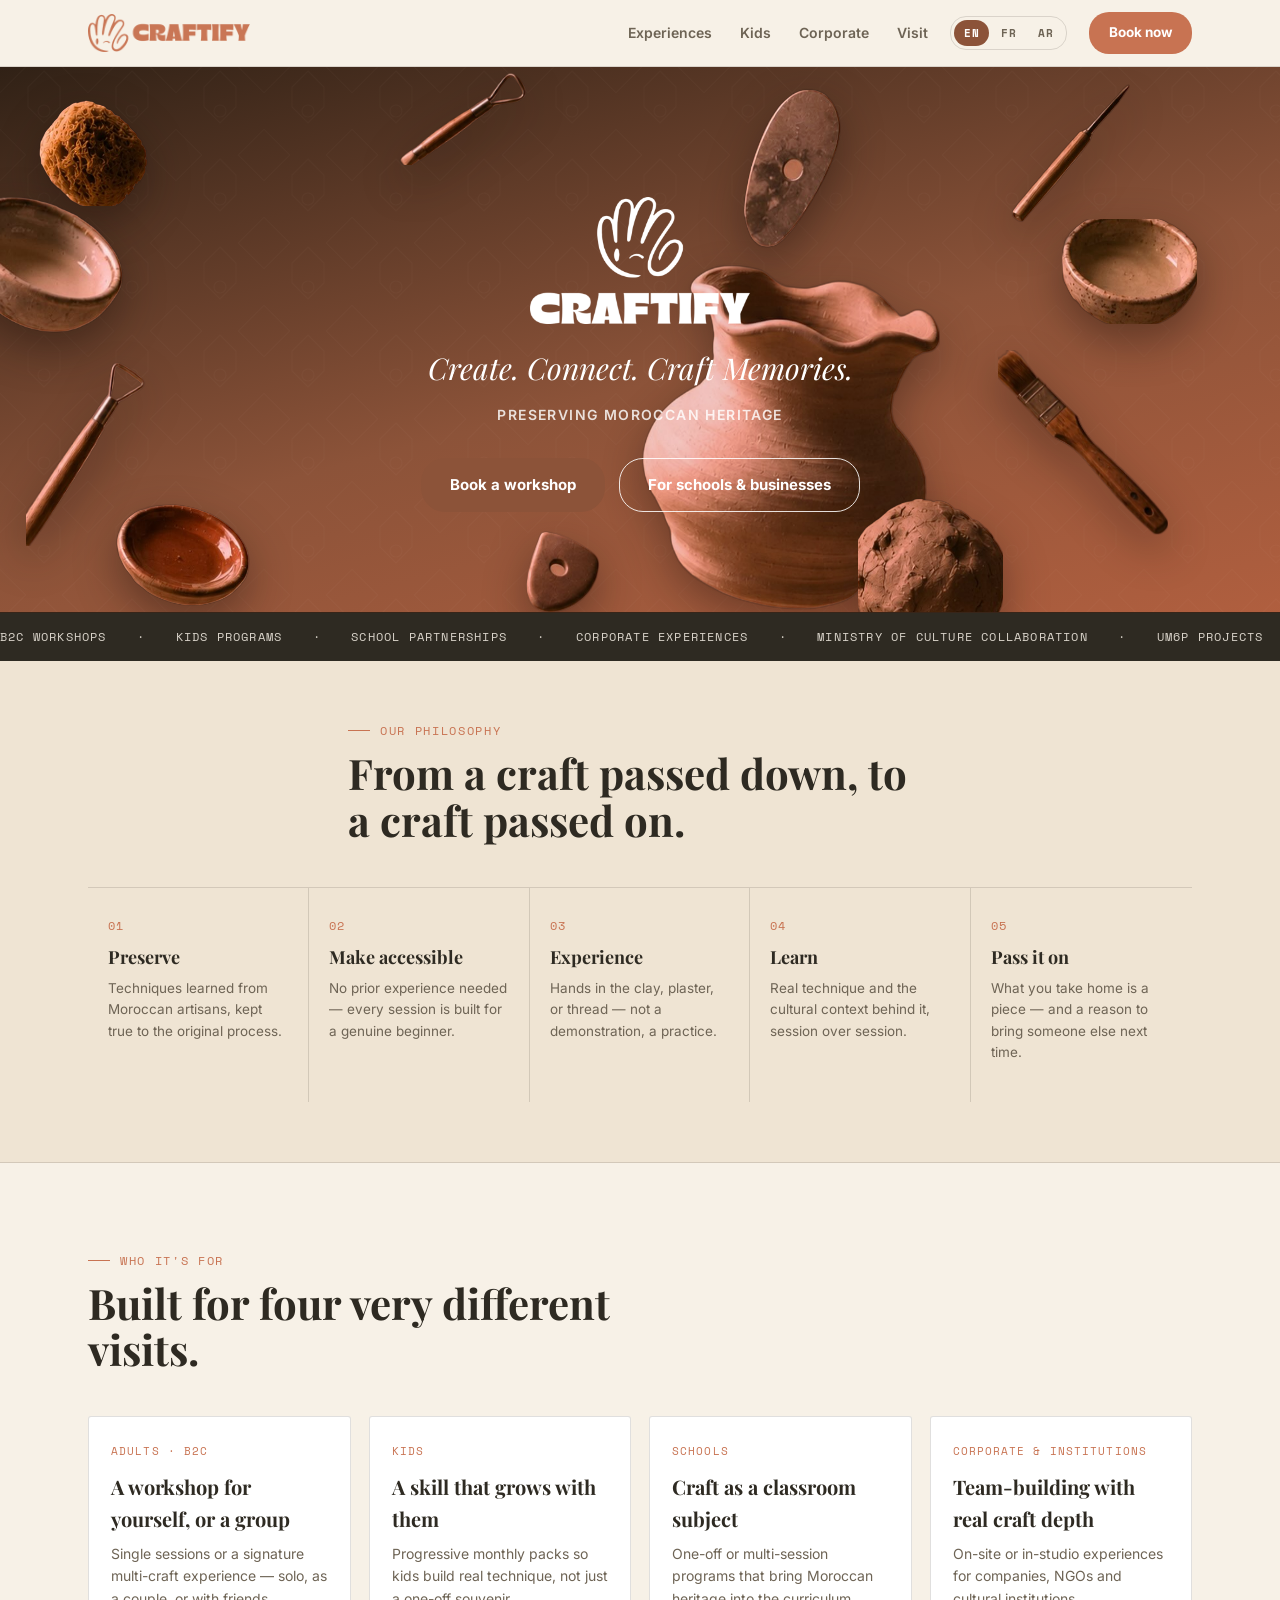
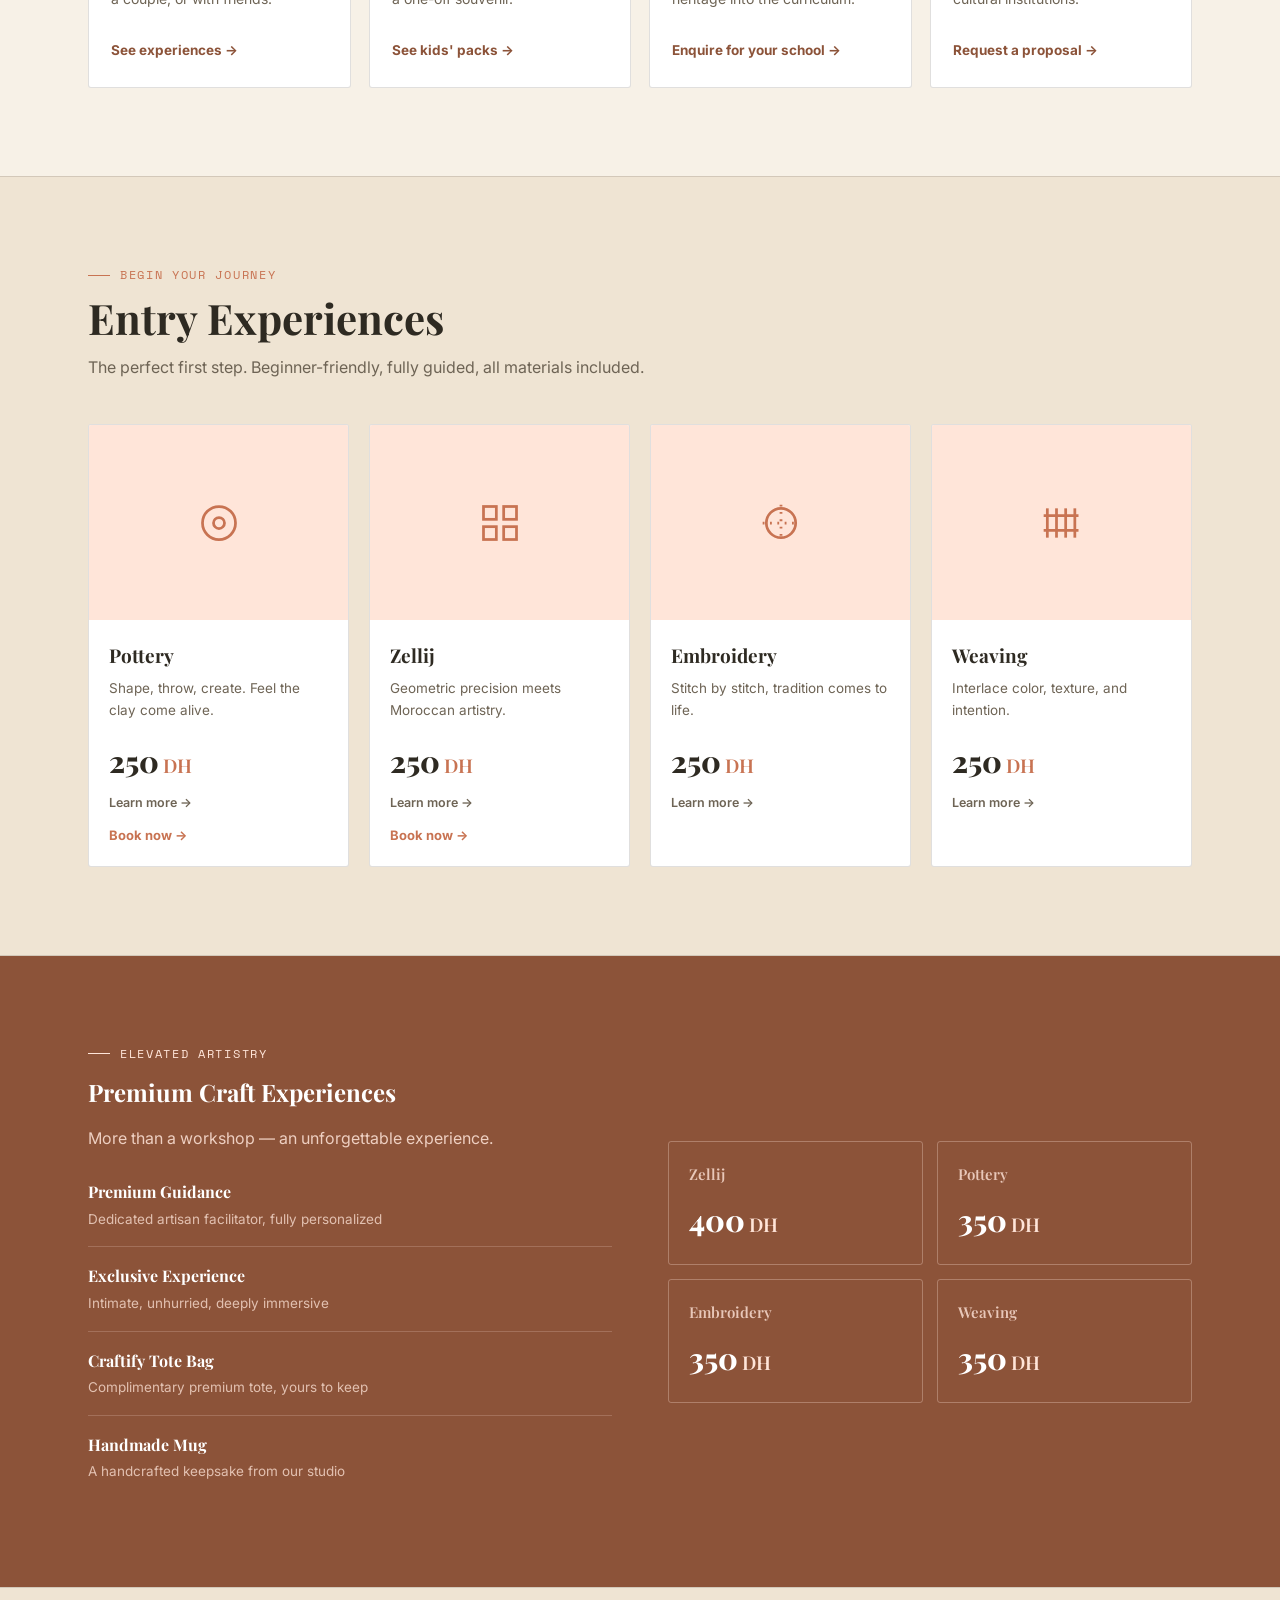
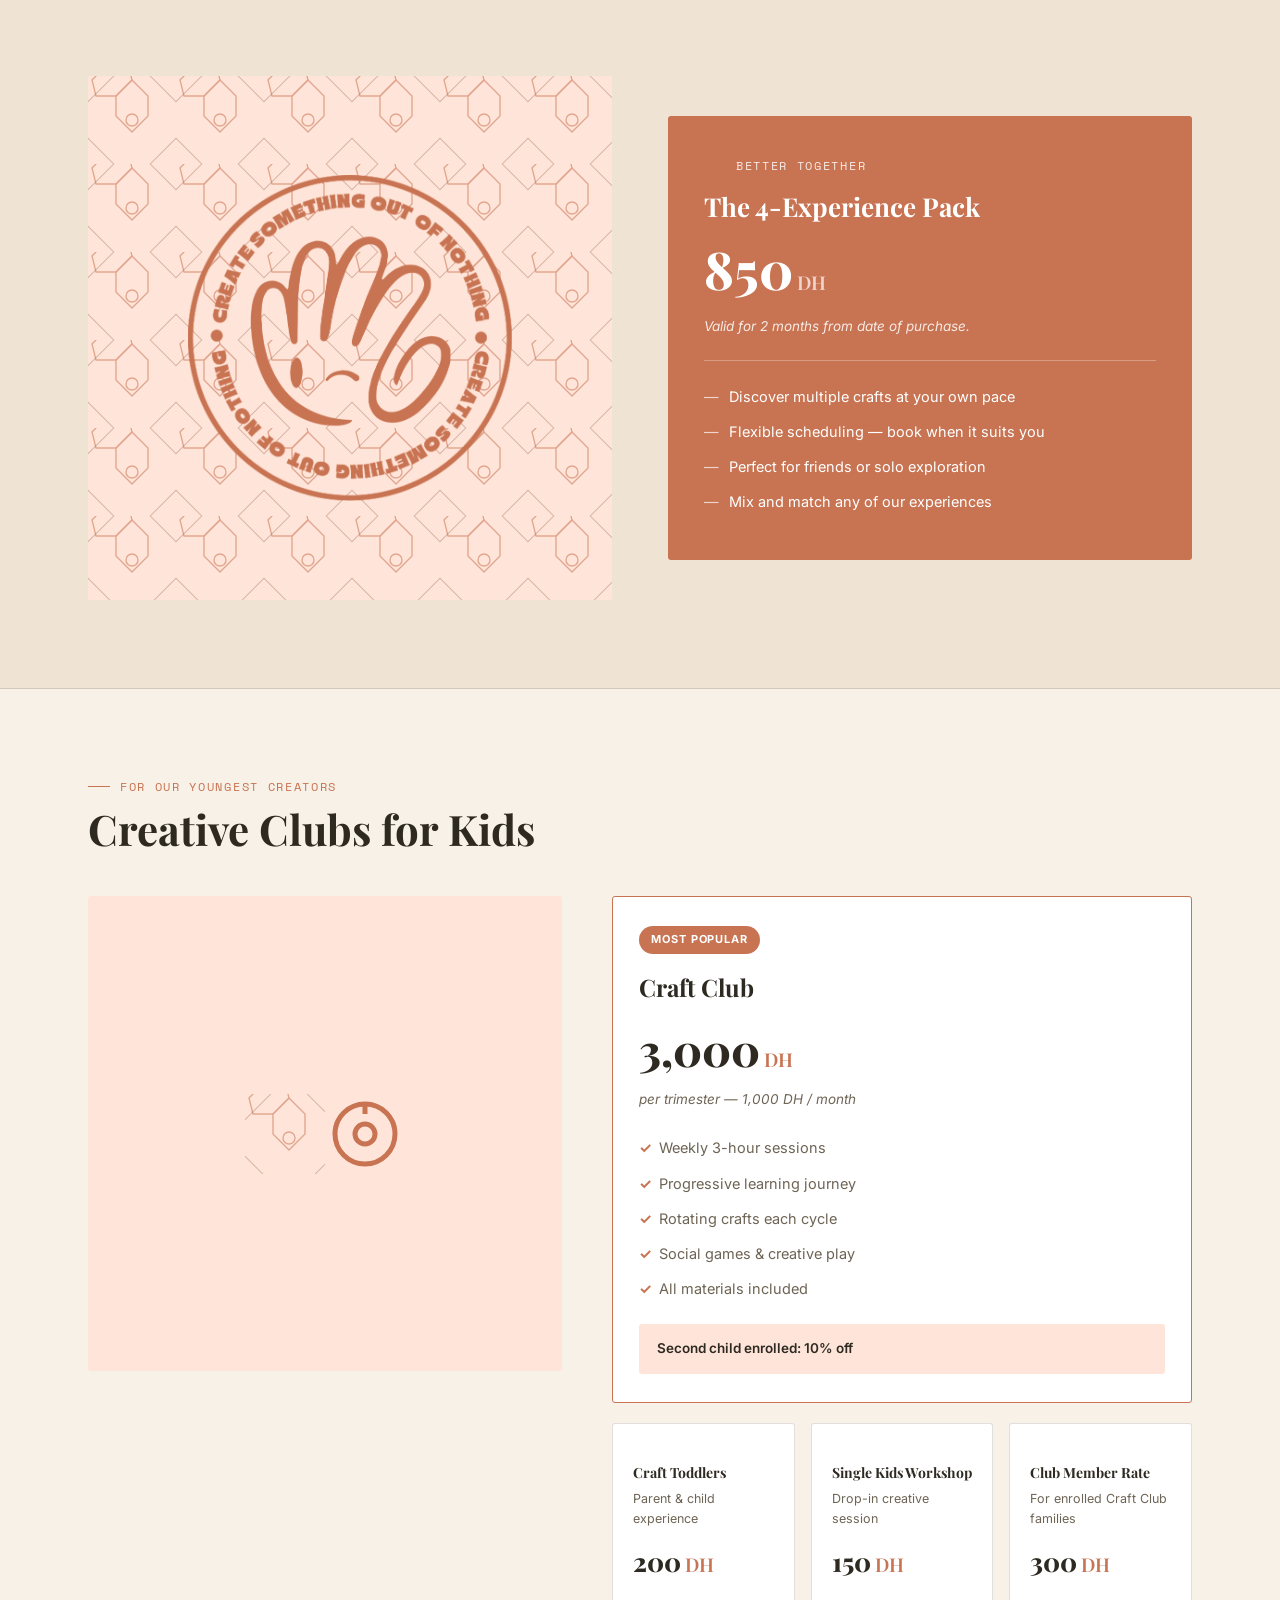
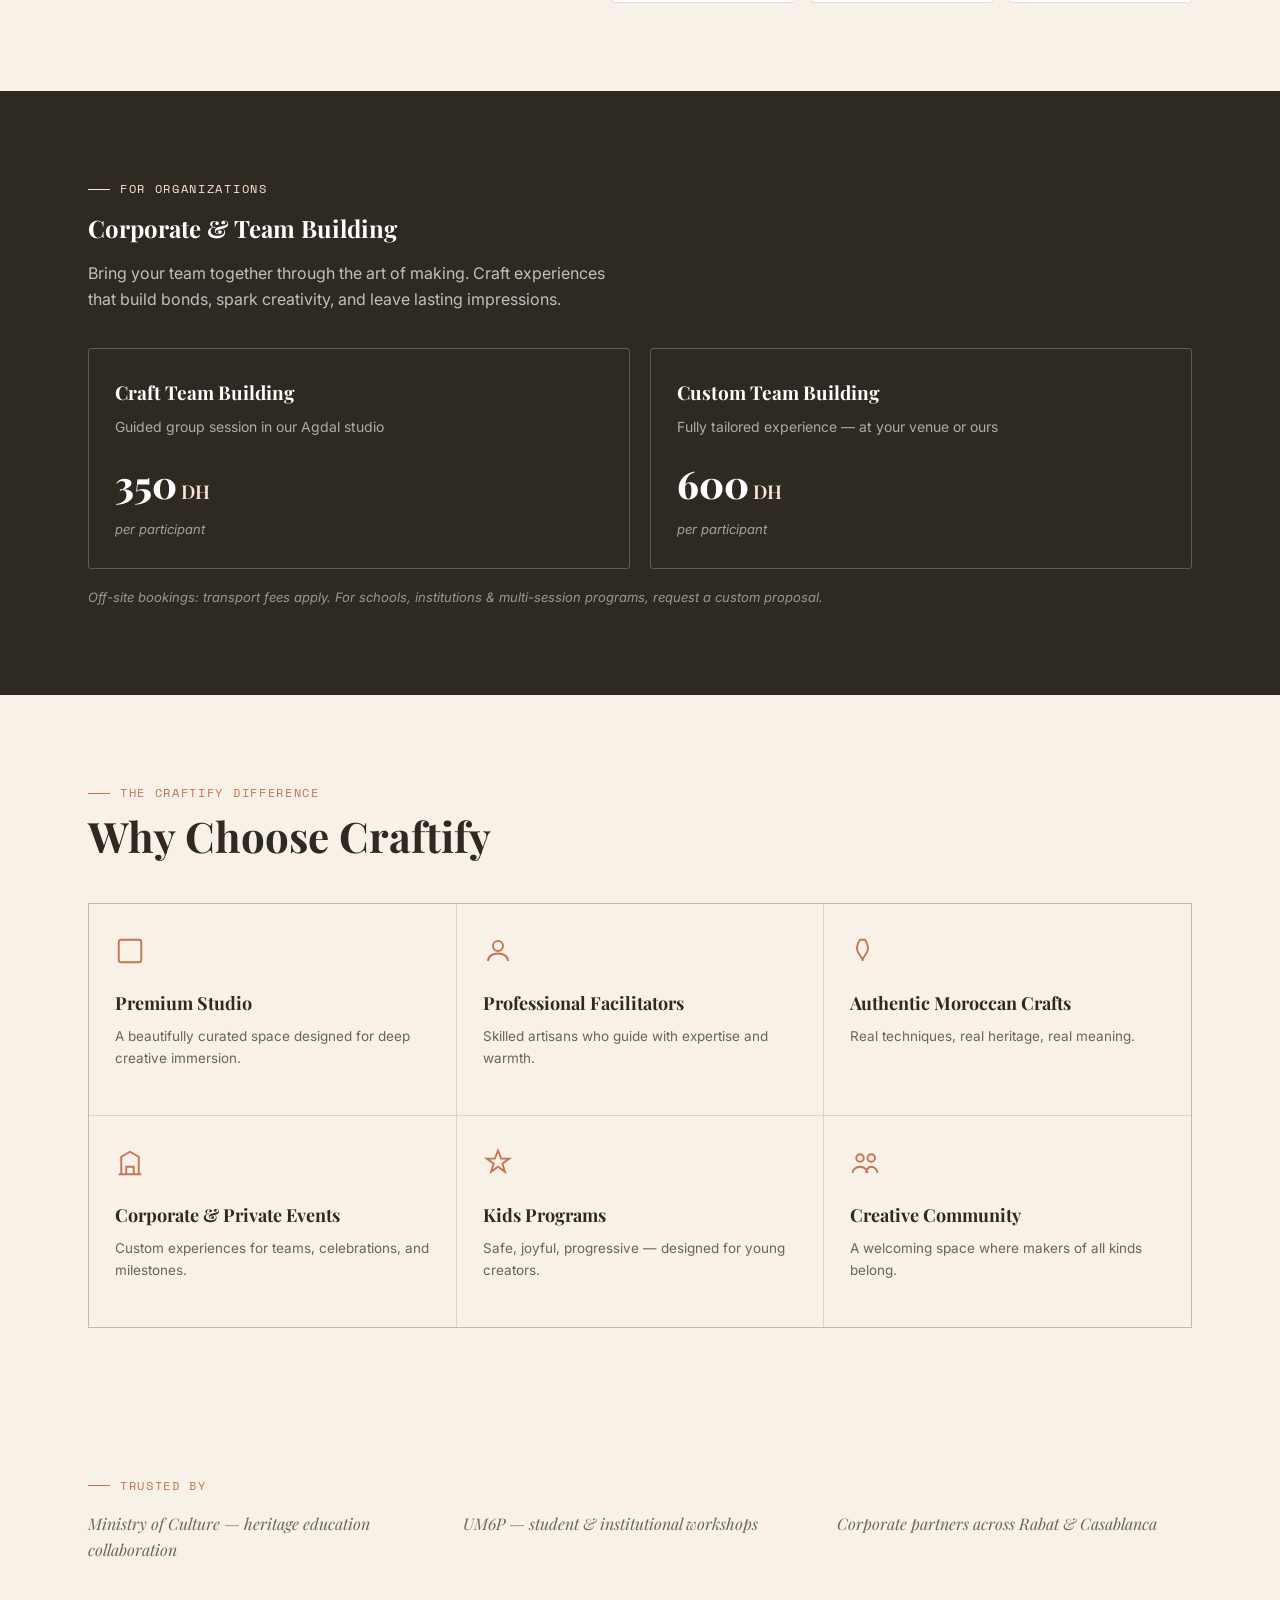
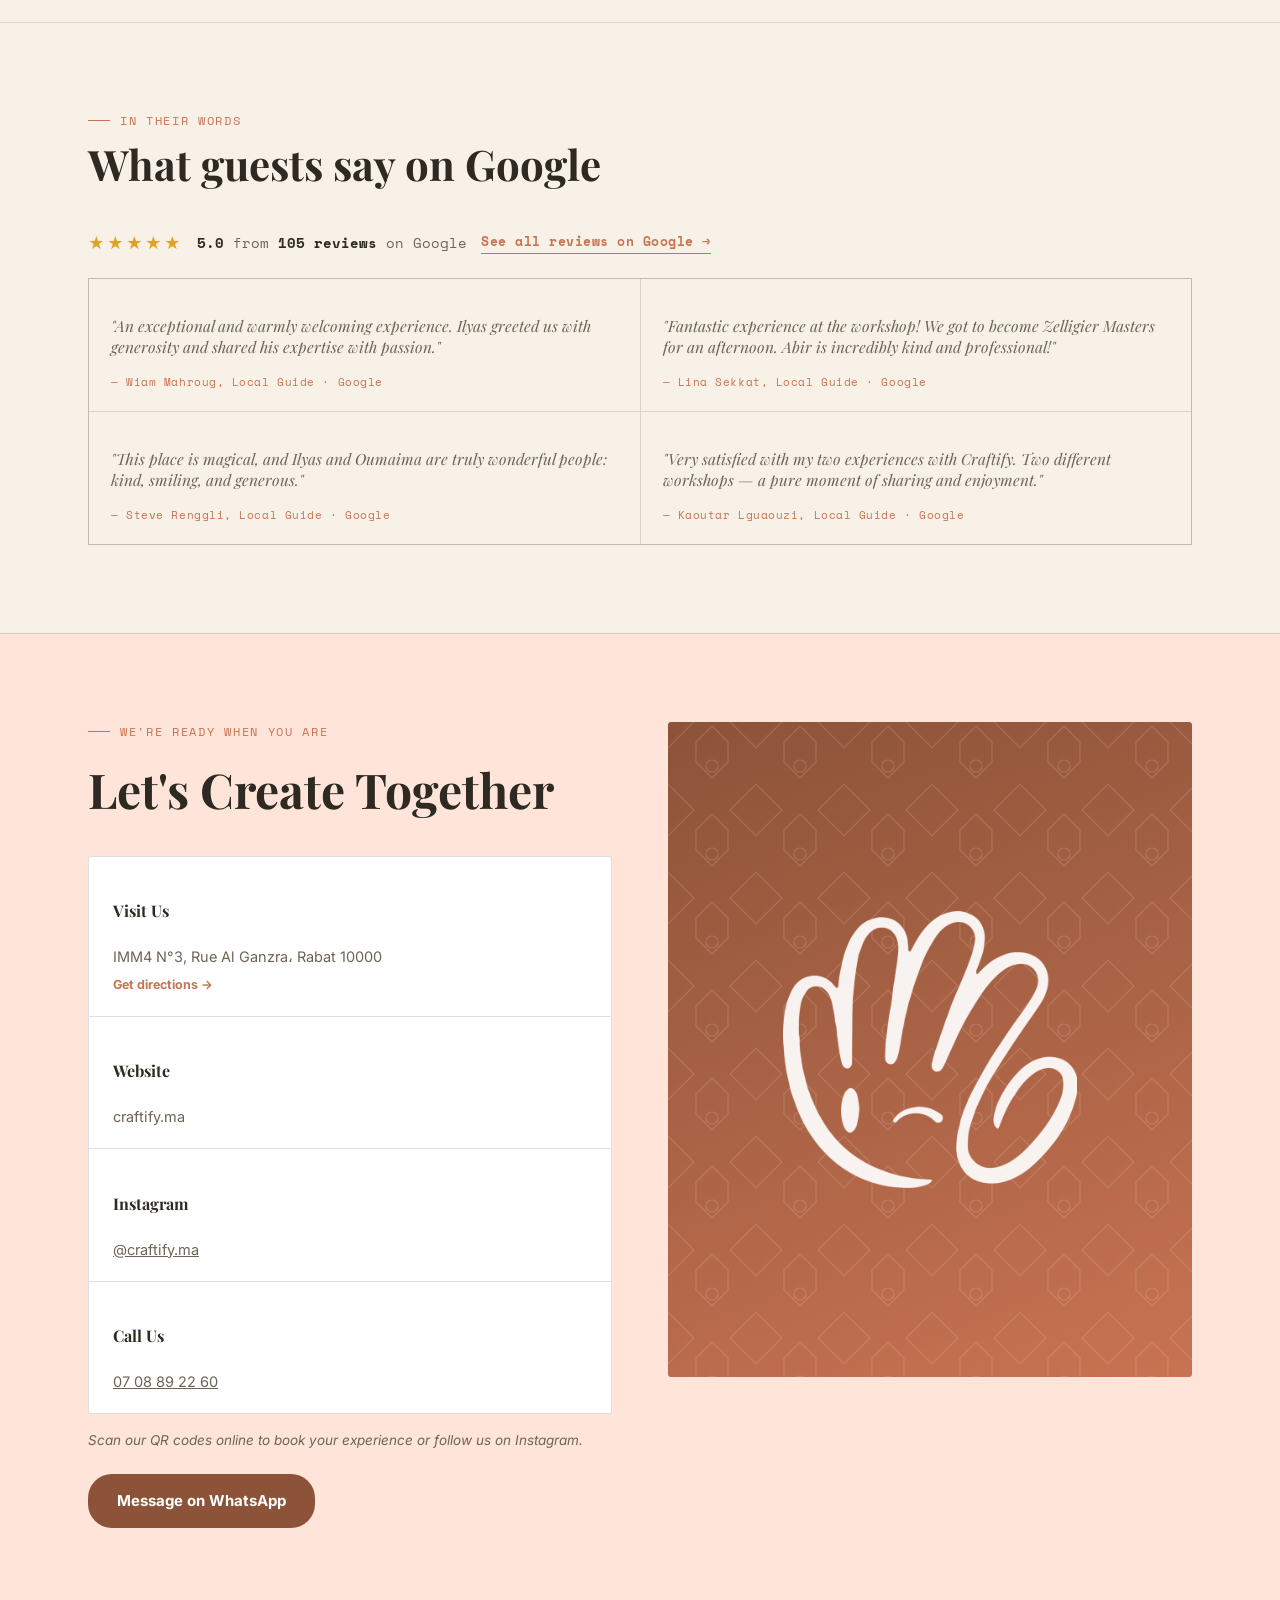
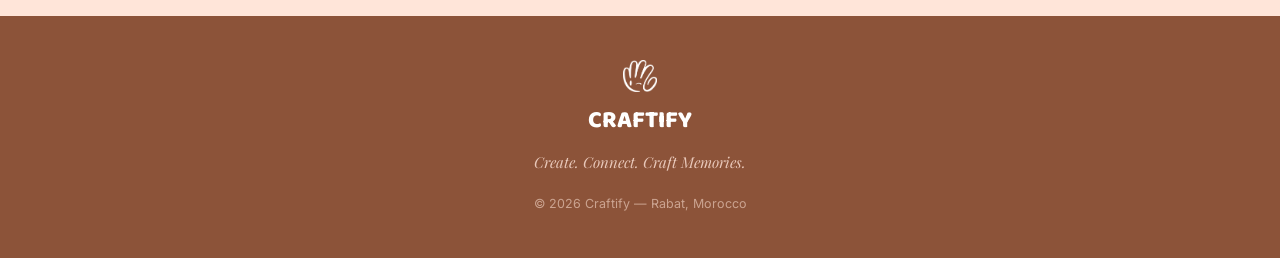
==== index.html @ 1001ddd7 "Split hero photo into individually floating pottery/tool cutouts Cuts each object out of the pottery" ====
<!DOCTYPE html>
<html lang="en">
<head>
<meta charset="UTF-8">
<meta name="viewport" content="width=device-width, initial-scale=1.0">
<title>Craftify — Create. Connect. Craft Memories.</title>
<link rel="preconnect" href="https://fonts.googleapis.com">
<link rel="preconnect" href="https://fonts.gstatic.com" crossorigin>
<link href="https://fonts.googleapis.com/css2?family=Playfair+Display:ital,wght@0,600;0,700;0,800;1,500;1,600&family=Baloo+2:wght@600;700;800&family=Inter:wght@400;500;600;700&family=Space+Mono:wght@400;700&family=Cairo:wght@500;600;700;800&display=swap" rel="stylesheet">
<link rel="stylesheet" href="style.css">
</head>
<body>

<!-- ============ ZELLIJ PATTERN DEFINITION (used across the page) ============ -->
<svg width="0" height="0" style="position:absolute">
  <defs>
    <pattern id="zellijLight" width="88" height="88" patternUnits="userSpaceOnUse" patternTransform="scale(1)">
      <rect width="88" height="88" fill="none"/>
      <g stroke="#C87352" stroke-width="1.4" fill="none" opacity="0.55">
        <path d="M44 4 L60 20 L60 40 L44 56 L28 40 L28 20 Z"/>
        <path d="M44 4 L28 20 L8 20 L4 4 L20 -12 L40 -12 Z" transform="translate(0,0)"/>
        <circle cx="44" cy="44" r="6"/>
      </g>
      <g stroke="#8C5339" stroke-width="1" fill="none" opacity="0.35">
        <rect x="0" y="0" width="88" height="88" transform="rotate(45 44 44)"/>
      </g>
    </pattern>
    <pattern id="zellijDark" width="88" height="88" patternUnits="userSpaceOnUse">
      <g stroke="#FFE5D9" stroke-width="1.2" fill="none" opacity="0.16">
        <path d="M44 4 L60 20 L60 40 L44 56 L28 40 L28 20 Z"/>
        <rect x="0" y="0" width="88" height="88" transform="rotate(45 44 44)"/>
        <circle cx="44" cy="44" r="6"/>
      </g>
    </pattern>
  </defs>
</svg>

<!-- ============ NAV ============ -->
<header class="site">
  <nav>
    <img class="nav-logo" src="images/logo.png" alt="Craftify">
    <div class="nav-links">
      <ul>
        <li><a href="#experiences" data-i18n="nav.experiences">Experiences</a></li>
        <li><a href="#kids" data-i18n="nav.kids">Kids</a></li>
        <li><a href="#corporate" data-i18n="nav.corporate">Corporate</a></li>
        <li><a href="#contact" data-i18n="nav.visit">Visit</a></li>
      </ul>
      <div class="lang-switch" role="group" aria-label="Language">
        <button type="button" class="lang-btn" data-lang="en">EN</button>
        <button type="button" class="lang-btn" data-lang="fr">FR</button>
        <button type="button" class="lang-btn" data-lang="ar">AR</button>
      </div>
      <a class="nav-cta" href="#contact" data-i18n="nav.book">Book now</a>
    </div>
    <button class="menu-toggle" aria-label="Menu">
      <svg viewBox="0 0 24 24" fill="none" stroke="currentColor" stroke-width="2"><line x1="3" y1="6" x2="21" y2="6"/><line x1="3" y1="12" x2="21" y2="12"/><line x1="3" y1="18" x2="21" y2="18"/></svg>
    </button>
  </nav>
</header>

<!-- ============ HERO ============ -->
<section class="hero">
  <div class="hero-overlay"></div>
  <svg class="zellij-bg hero-pattern" width="100%" height="100%"><rect width="100%" height="100%" fill="url(#zellijDark)"/></svg>
  <div class="hero-floats" aria-hidden="true">
    <img class="hf hf-vase" src="images/floats/vase.png" alt="">
    <img class="hf hf-sponge" src="images/floats/sponge.png" alt="">
    <img class="hf hf-loop-top" src="images/floats/loop_top.png" alt="">
    <img class="hf hf-rib" src="images/floats/rib_tool.png" alt="">
    <img class="hf hf-needle" src="images/floats/needle_tool.png" alt="">
    <img class="hf hf-bowl-left" src="images/floats/bowl_left.png" alt="">
    <img class="hf hf-bowl-right" src="images/floats/bowl_right.png" alt="">
    <img class="hf hf-loop-bottom" src="images/floats/loop_bottom.png" alt="">
    <img class="hf hf-brush" src="images/floats/brush.png" alt="">
    <img class="hf hf-dish" src="images/floats/dish_small.png" alt="">
    <img class="hf hf-pinch" src="images/floats/clay_pinch.png" alt="">
    <img class="hf hf-ball" src="images/floats/clay_ball.png" alt="">
  </div>
  <div class="hero-particles">
    <span style="left:8%; width:5px; height:5px; animation-duration:14s; animation-delay:0s;"></span>
    <span style="left:18%; width:3px; height:3px; animation-duration:11s; animation-delay:2s;"></span>
    <span style="left:30%; width:6px; height:6px; animation-duration:17s; animation-delay:4s;"></span>
    <span style="left:45%; width:4px; height:4px; animation-duration:13s; animation-delay:1s;"></span>
    <span style="left:58%; width:3px; height:3px; animation-duration:16s; animation-delay:5s;"></span>
    <span style="left:70%; width:5px; height:5px; animation-duration:12s; animation-delay:3s;"></span>
    <span style="left:82%; width:4px; height:4px; animation-duration:18s; animation-delay:6s;"></span>
    <span style="left:92%; width:3px; height:3px; animation-duration:15s; animation-delay:2.5s;"></span>
  </div>
  <div class="wrap">
    <img class="hero-logo" src="images/hero-logo.png" alt="Craftify">
    <div class="tagline" data-i18n="hero.tagline">Create. Connect. Craft Memories.</div>
    <div class="sub" data-i18n="hero.sub">Preserving Moroccan Heritage</div>
    <div class="hero-ctas">
      <a href="#experiences" class="btn btn-primary" data-i18n="hero.cta1">Book a workshop</a>
      <a href="#corporate" class="btn btn-ghost" data-i18n="hero.cta2">For schools &amp; businesses</a>
    </div>
  </div>
</section>

<!-- ============ STRIP ============ -->
<div class="strip"><div class="track" id="strip"></div></div>

<!-- ============ PHILOSOPHY FLOW ============ -->
<section class="flow tight">
  <div class="wrap section-head">
    <span class="eyebrow" data-i18n="philosophy.eyebrow">Our philosophy</span>
    <h2 data-i18n="philosophy.title">From a craft passed down, to a craft passed on.</h2>
  </div>
  <div class="wrap">
    <div class="flow-row">
      <div class="flow-step"><div class="num">01</div><h3 data-i18n="philosophy.step1.title">Preserve</h3><p data-i18n="philosophy.step1.desc">Techniques learned from Moroccan artisans, kept true to the original process.</p></div>
      <div class="flow-step"><div class="num">02</div><h3 data-i18n="philosophy.step2.title">Make accessible</h3><p data-i18n="philosophy.step2.desc">No prior experience needed — every session is built for a genuine beginner.</p></div>
      <div class="flow-step"><div class="num">03</div><h3 data-i18n="philosophy.step3.title">Experience</h3><p data-i18n="philosophy.step3.desc">Hands in the clay, plaster, or thread — not a demonstration, a practice.</p></div>
      <div class="flow-step"><div class="num">04</div><h3 data-i18n="philosophy.step4.title">Learn</h3><p data-i18n="philosophy.step4.desc">Real technique and the cultural context behind it, session over session.</p></div>
      <div class="flow-step"><div class="num">05</div><h3 data-i18n="philosophy.step5.title">Pass it on</h3><p data-i18n="philosophy.step5.desc">What you take home is a piece — and a reason to bring someone else next time.</p></div>
    </div>
  </div>
</section>

<!-- ============ WHO IT'S FOR ============ -->
<section>
  <div class="wrap">
    <div class="section-head">
      <span class="eyebrow" data-i18n="audience.eyebrow">Who it's for</span>
      <h2 data-i18n="audience.title">Built for four very different visits.</h2>
    </div>
    <div class="audience-grid">
      <div class="audience-card"><div class="tag" data-i18n="audience.card1.tag">Adults · B2C</div><h3 data-i18n="audience.card1.title">A workshop for yourself, or a group</h3><p data-i18n="audience.card1.desc">Single sessions or a signature multi-craft experience — solo, as a couple, or with friends.</p><a href="#experiences" data-i18n="audience.card1.link">See experiences →</a></div>
      <div class="audience-card"><div class="tag" data-i18n="audience.card2.tag">Kids</div><h3 data-i18n="audience.card2.title">A skill that grows with them</h3><p data-i18n="audience.card2.desc">Progressive monthly packs so kids build real technique, not just a one-off souvenir.</p><a href="#kids" data-i18n="audience.card2.link">See kids' packs →</a></div>
      <div class="audience-card"><div class="tag" data-i18n="audience.card3.tag">Schools</div><h3 data-i18n="audience.card3.title">Craft as a classroom subject</h3><p data-i18n="audience.card3.desc">One-off or multi-session programs that bring Moroccan heritage into the curriculum.</p><a href="#contact" data-i18n="audience.card3.link">Enquire for your school →</a></div>
      <div class="audience-card"><div class="tag" data-i18n="audience.card4.tag">Corporate &amp; institutions</div><h3 data-i18n="audience.card4.title">Team-building with real craft depth</h3><p data-i18n="audience.card4.desc">On-site or in-studio experiences for companies, NGOs and cultural institutions.</p><a href="#corporate" data-i18n="audience.card4.link">Request a proposal →</a></div>
    </div>
  </div>
</section>

<!-- ============ ENTRY EXPERIENCES ============ -->
<section id="experiences" style="background:var(--ivory-deep); border-top:1px solid var(--line); border-bottom:1px solid var(--line);">
  <div class="wrap">
    <div class="section-head">
      <span class="eyebrow" data-i18n="experiences.eyebrow">Begin Your Journey</span>
      <h2 data-i18n="experiences.title">Entry Experiences</h2>
      <p data-i18n="experiences.lede">The perfect first step. Beginner-friendly, fully guided, all materials included.</p>
    </div>
    <div class="card-grid">
      <div class="exp-card"><div class="exp-visual"><svg viewBox="0 0 24 24" fill="none" stroke="currentColor" stroke-width="1.5"><circle cx="12" cy="12" r="9"/><circle cx="12" cy="12" r="3"/></svg></div><div class="exp-body"><h3 data-i18n="craft.pottery">Pottery</h3><p data-i18n="experiences.pottery.desc">Shape, throw, create. Feel the clay come alive.</p><div class="price">250<span class="dh">DH</span></div><div class="exp-links"><a class="exp-more" href="pottery.html" data-i18n="experiences.moreLink">Learn more →</a><a class="exp-book" href="https://docs.google.com/forms/d/e/1FAIpQLSePz-j0XpMZThTT2PNIRNTzKrToRSZe3OCtaxMACsnh69xYhg/viewform" target="_blank" rel="noopener" data-i18n="experiences.bookLink">Book now →</a></div></div></div>
      <div class="exp-card"><div class="exp-visual"><svg viewBox="0 0 24 24" fill="none" stroke="currentColor" stroke-width="1.5"><rect x="3" y="3" width="7" height="7"/><rect x="14" y="3" width="7" height="7"/><rect x="3" y="14" width="7" height="7"/><rect x="14" y="14" width="7" height="7"/></svg></div><div class="exp-body"><h3 data-i18n="craft.zellij">Zellij</h3><p data-i18n="experiences.zellij.desc">Geometric precision meets Moroccan artistry.</p><div class="price">250<span class="dh">DH</span></div><div class="exp-links"><a class="exp-more" href="zellij.html" data-i18n="experiences.moreLink">Learn more →</a><a class="exp-book" href="https://docs.google.com/forms/d/e/1FAIpQLSfolppXxTTa2ztAYdMQQR42umHR5YKho_b8IU-dqFJT9dzeEQ/viewform" target="_blank" rel="noopener" data-i18n="experiences.bookLink">Book now →</a></div></div></div>
      <div class="exp-card"><div class="exp-visual"><svg viewBox="0 0 24 24" fill="none" stroke="currentColor" stroke-width="1.5"><path d="M12 2v20M2 12h20" stroke-dasharray="1 3"/><circle cx="12" cy="12" r="8"/></svg></div><div class="exp-body"><h3 data-i18n="craft.embroidery">Embroidery</h3><p data-i18n="experiences.embroidery.desc">Stitch by stitch, tradition comes to life.</p><div class="price">250<span class="dh">DH</span></div><div class="exp-links"><a class="exp-more" href="embroidery.html" data-i18n="experiences.moreLink">Learn more →</a></div></div></div>
      <div class="exp-card"><div class="exp-visual"><svg viewBox="0 0 24 24" fill="none" stroke="currentColor" stroke-width="1.5"><line x1="4" y1="4" x2="4" y2="20"/><line x1="9" y1="4" x2="9" y2="20"/><line x1="14" y1="4" x2="14" y2="20"/><line x1="19" y1="4" x2="19" y2="20"/><line x1="2" y1="8" x2="21" y2="8"/><line x1="2" y1="16" x2="21" y2="16"/></svg></div><div class="exp-body"><h3 data-i18n="craft.weaving">Weaving</h3><p data-i18n="experiences.weaving.desc">Interlace color, texture, and intention.</p><div class="price">250<span class="dh">DH</span></div><div class="exp-links"><a class="exp-more" href="weaving.html" data-i18n="experiences.moreLink">Learn more →</a></div></div></div>
    </div>
  </div>
</section>

<!-- ============ PREMIUM ============ -->
<section class="premium">
  <div class="wrap split">
    <div>
      <span class="eyebrow on-dark" data-i18n="premium.eyebrow">Elevated Artistry</span>
      <h2 data-i18n="premium.title">Premium Craft Experiences</h2>
      <p class="lede" data-i18n="premium.lede">More than a workshop — an unforgettable experience.</p>
      <div style="margin-top:28px;">
        <div class="perk"><h3 data-i18n="premium.perk1.title">Premium Guidance</h3><p data-i18n="premium.perk1.desc">Dedicated artisan facilitator, fully personalized</p></div>
        <div class="perk"><h3 data-i18n="premium.perk2.title">Exclusive Experience</h3><p data-i18n="premium.perk2.desc">Intimate, unhurried, deeply immersive</p></div>
        <div class="perk"><h3 data-i18n="premium.perk3.title">Craftify Tote Bag</h3><p data-i18n="premium.perk3.desc">Complimentary premium tote, yours to keep</p></div>
        <div class="perk" style="border-bottom:none;"><h3 data-i18n="premium.perk4.title">Handmade Mug</h3><p data-i18n="premium.perk4.desc">A handcrafted keepsake from our studio</p></div>
      </div>
    </div>
    <div class="premium-prices">
      <div class="pp-card"><h3 data-i18n="craft.zellij">Zellij</h3><div class="price">400<span class="dh">DH</span></div></div>
      <div class="pp-card"><h3 data-i18n="craft.pottery">Pottery</h3><div class="price">350<span class="dh">DH</span></div></div>
      <div class="pp-card"><h3 data-i18n="craft.embroidery">Embroidery</h3><div class="price">350<span class="dh">DH</span></div></div>
      <div class="pp-card"><h3 data-i18n="craft.weaving">Weaving</h3><div class="price">350<span class="dh">DH</span></div></div>
    </div>
  </div>
</section>

<!-- ============ BUNDLE ============ -->
<section class="bundle">
  <div class="wrap split">
    <div class="bundle-visual">
      <svg class="zellij-bg" width="100%" height="100%"><rect width="100%" height="100%" fill="url(#zellijLight)"/></svg>
      <img class="badge-spin" src="[data-uri]" alt="Create something out of nothing">
    </div>
    <div class="bundle-card">
      <span class="eyebrow" style="color:rgba(255,255,255,0.85);" data-i18n="bundle.eyebrow">Better Together</span>
      <h3 data-i18n="bundle.title">The 4-Experience Pack</h3>
      <div class="price">850<span class="dh">DH</span></div>
      <div class="valid" data-i18n="bundle.valid">Valid for 2 months from date of purchase.</div>
      <ul>
        <li data-i18n="bundle.li1">Discover multiple crafts at your own pace</li>
        <li data-i18n="bundle.li2">Flexible scheduling — book when it suits you</li>
        <li data-i18n="bundle.li3">Perfect for friends or solo exploration</li>
        <li data-i18n="bundle.li4">Mix and match any of our experiences</li>
      </ul>
    </div>
  </div>
</section>

<!-- ============ KIDS ============ -->
<section id="kids">
  <div class="wrap">
    <div class="section-head">
      <span class="eyebrow" data-i18n="kids.eyebrow">For Our Youngest Creators</span>
      <h2 data-i18n="kids.title">Creative Clubs for Kids</h2>
    </div>
    <div class="kids-hero">
      <div class="kids-visual">
        <svg class="zellij-bg" width="100%" height="100%"><rect width="100%" height="100%" fill="url(#zellijLight)"/></svg>
        <svg viewBox="0 0 24 24" fill="none" stroke="currentColor" stroke-width="1.5"><circle cx="12" cy="12" r="9"/><circle cx="12" cy="12" r="3"/><line x1="12" y1="3" x2="12" y2="6"/></svg>
      </div>
      <div>
        <div class="kids-card">
          <span class="badge-tag" data-i18n="kids.badge">Most Popular</span>
          <h3 data-i18n="kids.cardTitle">Craft Club</h3>
          <div class="price">3,000<span class="dh">DH</span></div>
          <div class="per" data-i18n="kids.per">per trimester — 1,000 DH / month</div>
          <ul>
            <li data-i18n="kids.li1">Weekly 3-hour sessions</li>
            <li data-i18n="kids.li2">Progressive learning journey</li>
            <li data-i18n="kids.li3">Rotating crafts each cycle</li>
            <li data-i18n="kids.li4">Social games &amp; creative play</li>
            <li data-i18n="kids.li5">All materials included</li>
          </ul>
          <div class="kids-note" data-i18n="kids.note">Second child enrolled: 10% off</div>
        </div>
        <div class="kids-mini-grid">
          <div class="kids-mini"><h4 data-i18n="kids.mini1.title">Craft Toddlers</h4><p class="desc" data-i18n="kids.mini1.desc">Parent &amp; child experience</p><div class="price">200<span class="dh">DH</span></div></div>
          <div class="kids-mini"><h4 data-i18n="kids.mini2.title">Single Kids Workshop</h4><p class="desc" data-i18n="kids.mini2.desc">Drop-in creative session</p><div class="price">150<span class="dh">DH</span></div></div>
          <div class="kids-mini"><h4 data-i18n="kids.mini3.title">Club Member Rate</h4><p class="desc" data-i18n="kids.mini3.desc">For enrolled Craft Club families</p><div class="price">300<span class="dh">DH</span></div></div>
        </div>
      </div>
    </div>
  </div>
</section>

<!-- ============ CORPORATE ============ -->
<section class="corp" id="corporate">
  <div class="wrap">
    <span class="eyebrow on-dark" data-i18n="corp.eyebrow">For Organizations</span>
    <h2 data-i18n="corp.title">Corporate &amp; Team Building</h2>
    <p class="lede" data-i18n="corp.lede">Bring your team together through the art of making. Craft experiences that build bonds, spark creativity, and leave lasting impressions.</p>
    <div class="corp-grid">
      <div class="corp-card"><h3 data-i18n="corp.card1.title">Craft Team Building</h3><p class="desc" data-i18n="corp.card1.desc">Guided group session in our Agdal studio</p><div class="price">350<span class="dh">DH</span></div><div class="per" data-i18n="corp.per">per participant</div></div>
      <div class="corp-card"><h3 data-i18n="corp.card2.title">Custom Team Building</h3><p class="desc" data-i18n="corp.card2.desc">Fully tailored experience — at your venue or ours</p><div class="price">600<span class="dh">DH</span></div><div class="per" data-i18n="corp.per">per participant</div></div>
    </div>
    <div class="corp-note" data-i18n="corp.note">Off-site bookings: transport fees apply. For schools, institutions &amp; multi-session programs, request a custom proposal.</div>
  </div>
</section>

<!-- ============ WHY CRAFTIFY ============ -->
<section>
  <div class="wrap">
    <div class="section-head"><span class="eyebrow" data-i18n="why.eyebrow">The Craftify Difference</span><h2 data-i18n="why.title">Why Choose Craftify</h2></div>
    <div class="why-grid">
      <div class="why-card"><svg viewBox="0 0 24 24" fill="none" stroke="currentColor" stroke-width="1.5"><rect x="3" y="3" width="18" height="18" rx="2"/></svg><h3 data-i18n="why.card1.title">Premium Studio</h3><p data-i18n="why.card1.desc">A beautifully curated space designed for deep creative immersion.</p></div>
      <div class="why-card"><svg viewBox="0 0 24 24" fill="none" stroke="currentColor" stroke-width="1.5"><circle cx="12" cy="8" r="4"/><path d="M4 20c0-4 4-6 8-6s8 2 8 6"/></svg><h3 data-i18n="why.card2.title">Professional Facilitators</h3><p data-i18n="why.card2.desc">Skilled artisans who guide with expertise and warmth.</p></div>
      <div class="why-card"><svg viewBox="0 0 24 24" fill="none" stroke="currentColor" stroke-width="1.5"><path d="M12 3c2 3 3 6 2 9-1 3-4 5-4 8 0-3-3-5-4-8-1-3 0-6 2-9z"/></svg><h3 data-i18n="why.card3.title">Authentic Moroccan Crafts</h3><p data-i18n="why.card3.desc">Real techniques, real heritage, real meaning.</p></div>
      <div class="why-card"><svg viewBox="0 0 24 24" fill="none" stroke="currentColor" stroke-width="1.5"><path d="M3 21h18M5 21V7l7-4 7 4v14M9 21v-6h6v6"/></svg><h3 data-i18n="why.card4.title">Corporate &amp; Private Events</h3><p data-i18n="why.card4.desc">Custom experiences for teams, celebrations, and milestones.</p></div>
      <div class="why-card"><svg viewBox="0 0 24 24" fill="none" stroke="currentColor" stroke-width="1.5"><path d="M12 2l2.5 6.5H21l-5.5 4 2 6.5L12 15l-5.5 4 2-6.5L3 8.5h6.5z"/></svg><h3 data-i18n="why.card5.title">Kids Programs</h3><p data-i18n="why.card5.desc">Safe, joyful, progressive — designed for young creators.</p></div>
      <div class="why-card"><svg viewBox="0 0 24 24" fill="none" stroke="currentColor" stroke-width="1.5"><circle cx="8" cy="8" r="3"/><circle cx="17" cy="8" r="3"/><path d="M2 20c0-3 3-5 6-5s6 2 6 5M13 20c0-3 2-5 4-5s5 2 5 5"/></svg><h3 data-i18n="why.card6.title">Creative Community</h3><p data-i18n="why.card6.desc">A welcoming space where makers of all kinds belong.</p></div>
    </div>
  </div>
</section>

<!-- ============ CREDIBILITY STRIP ============ -->
<section class="credibility tight">
  <div class="wrap">
    <span class="eyebrow" data-i18n="cred.eyebrow">Trusted by</span>
    <div class="cred-row" style="margin-top:16px;">
      <div class="cred-item" data-i18n="cred.item1">Ministry of Culture — heritage education collaboration</div>
      <div class="cred-item" data-i18n="cred.item2">UM6P — student &amp; institutional workshops</div>
      <div class="cred-item" data-i18n="cred.item3">Corporate partners across Rabat &amp; Casablanca</div>
    </div>
  </div>
</section>

<!-- ============ TESTIMONIALS ============ -->
<section>
  <div class="wrap">
    <div class="section-head"><span class="eyebrow" data-i18n="testimonials.eyebrow">In their words</span><h2 data-i18n="testimonials.title">What guests say on Google</h2></div>
    <div class="review-summary">
      <span class="stars">★★★★★</span>
      <span class="score" data-i18n-html="testimonials.summary"><b>5.0</b> from <b>105 reviews</b> on Google</span>
      <a class="review-link" href="https://maps.app.goo.gl/8vjbqMexFDZxVpQm8" target="_blank" rel="noopener" data-i18n="testimonials.link">See all reviews on Google →</a>
    </div>
    <div class="testimonial-grid">
      <div class="testimonial"><p class="quote" data-i18n="testimonials.quote1">"An exceptional and warmly welcoming experience. Ilyas greeted us with generosity and shared his expertise with passion."</p><div class="who">— Wiam Mahroug, <span data-i18n="testimonials.localGuide">Local Guide</span> · Google</div></div>
      <div class="testimonial"><p class="quote" data-i18n="testimonials.quote2">"Fantastic experience at the workshop! We got to become Zelligier Masters for an afternoon. Abir is incredibly kind and professional!"</p><div class="who">— Lina Sekkat, <span data-i18n="testimonials.localGuide">Local Guide</span> · Google</div></div>
      <div class="testimonial"><p class="quote" data-i18n="testimonials.quote3">"This place is magical, and Ilyas and Oumaima are truly wonderful people: kind, smiling, and generous."</p><div class="who">— Steve Renggli, <span data-i18n="testimonials.localGuide">Local Guide</span> · Google</div></div>
      <div class="testimonial"><p class="quote" data-i18n="testimonials.quote4">"Very satisfied with my two experiences with Craftify. Two different workshops — a pure moment of sharing and enjoyment."</p><div class="who">— Kaoutar Lguaouzi, <span data-i18n="testimonials.localGuide">Local Guide</span> · Google</div></div>
    </div>
  </div>
</section>

<!-- ============ CONTACT ============ -->
<section class="contact" id="contact">
  <div class="wrap split">
    <div>
      <span class="eyebrow" data-i18n="contact.eyebrow">We're Ready When You Are</span>
      <h2 style="font-size:clamp(32px,4vw,48px);" data-i18n="contact.title">Let's Create Together</h2>
      <div class="contact-list" style="margin-top:28px;">
        <div class="contact-row"><h4 data-i18n="contact.visitLabel">Visit Us</h4><p>IMM4 N°3, Rue Al Ganzra، Rabat 10000</p><a class="map-link" href="https://maps.app.goo.gl/C1rxarFKqMhZogUr8" target="_blank" rel="noopener" data-i18n="contact.directions">Get directions →</a></div>
        <div class="contact-row"><h4 data-i18n="contact.websiteLabel">Website</h4><p>craftify.ma</p></div>
        <div class="contact-row"><h4 data-i18n="contact.instagramLabel">Instagram</h4><p><a href="https://www.instagram.com/craftify.ma/" target="_blank" rel="noopener">@craftify.ma</a></p></div>
        <div class="contact-row"><h4 data-i18n="contact.callLabel">Call Us</h4><p><a href="tel:+212708892260">07 08 89 22 60</a></p></div>
      </div>
      <div class="qr-note" data-i18n="contact.qrNote">Scan our QR codes online to book your experience or follow us on Instagram.</div>
      <div class="hero-ctas" style="justify-content:flex-start; margin-top:22px;"><a href="https://wa.me/212708892260" class="btn btn-primary" target="_blank" rel="noopener" data-i18n="contact.whatsapp">Message on WhatsApp</a></div>
    </div>
    <div class="contact-art">
      <svg class="zellij-bg" width="100%" height="100%"><rect width="100%" height="100%" fill="url(#zellijDark)"/></svg>
      <img src="[data-uri]" alt="">
    </div>
  </div>
</section>

<!-- ============ FOOTER ============ -->
<footer>
  <div class="wrap">
    <img class="foot-hand" src="images/hand.png" alt="">
    <div class="logotype">Craftify</div>
    <div class="tagline" data-i18n="hero.tagline">Create. Connect. Craft Memories.</div>
    <div class="fine" data-i18n="footer.copyright">© 2026 Craftify — Rabat, Morocco</div>
  </div>
</footer>

<script>
  const titles = {
    en: 'Craftify — Create. Connect. Craft Memories.',
    fr: 'Craftify — Créez. Connectez. Façonnez des souvenirs.',
    ar: 'Craftify — اصنع. تواصل. اصنع الذكريات.'
  };

  const stripItems = {
    en: ['B2C WORKSHOPS','KIDS PROGRAMS','SCHOOL PARTNERSHIPS','CORPORATE EXPERIENCES','MINISTRY OF CULTURE COLLABORATION','UM6P PROJECTS'],
    fr: ['ATELIERS GRAND PUBLIC','PROGRAMMES ENFANTS','PARTENARIATS SCOLAIRES','EXPÉRIENCES ENTREPRISES','COLLABORATION AVEC LE MINISTÈRE DE LA CULTURE','PROJETS UM6P'],
    ar: ['ورشات للجمهور','برامج الأطفال','شراكات مدرسية','تجارب الشركات','تعاون مع وزارة الثقافة','مشاريع UM6P']
  };

  const translations = {
    en: {
      'nav.experiences':'Experiences','nav.kids':'Kids','nav.corporate':'Corporate','nav.visit':'Visit','nav.book':'Book now',
      'hero.tagline':'Create. Connect. Craft Memories.','hero.sub':'Preserving Moroccan Heritage','hero.cta1':'Book a workshop','hero.cta2':'For schools & businesses',
      'philosophy.eyebrow':'Our philosophy','philosophy.title':'From a craft passed down, to a craft passed on.',
      'philosophy.step1.title':'Preserve','philosophy.step1.desc':'Techniques learned from Moroccan artisans, kept true to the original process.',
      'philosophy.step2.title':'Make accessible','philosophy.step2.desc':'No prior experience needed — every session is built for a genuine beginner.',
      'philosophy.step3.title':'Experience','philosophy.step3.desc':'Hands in the clay, plaster, or thread — not a demonstration, a practice.',
      'philosophy.step4.title':'Learn','philosophy.step4.desc':'Real technique and the cultural context behind it, session over session.',
      'philosophy.step5.title':'Pass it on','philosophy.step5.desc':'What you take home is a piece — and a reason to bring someone else next time.',
      'audience.eyebrow':"Who it's for",'audience.title':'Built for four very different visits.',
      'audience.card1.tag':'Adults · B2C','audience.card1.title':'A workshop for yourself, or a group','audience.card1.desc':'Single sessions or a signature multi-craft experience — solo, as a couple, or with friends.','audience.card1.link':'See experiences →',
      'audience.card2.tag':'Kids','audience.card2.title':'A skill that grows with them','audience.card2.desc':'Progressive monthly packs so kids build real technique, not just a one-off souvenir.','audience.card2.link':"See kids' packs →",
      'audience.card3.tag':'Schools','audience.card3.title':'Craft as a classroom subject','audience.card3.desc':'One-off or multi-session programs that bring Moroccan heritage into the curriculum.','audience.card3.link':'Enquire for your school →',
      'audience.card4.tag':'Corporate & institutions','audience.card4.title':'Team-building with real craft depth','audience.card4.desc':'On-site or in-studio experiences for companies, NGOs and cultural institutions.','audience.card4.link':'Request a proposal →',
      'experiences.eyebrow':'Begin Your Journey','experiences.title':'Entry Experiences','experiences.lede':'The perfect first step. Beginner-friendly, fully guided, all materials included.',
      'craft.pottery':'Pottery','craft.zellij':'Zellij','craft.embroidery':'Embroidery','craft.weaving':'Weaving',
      'experiences.pottery.desc':'Shape, throw, create. Feel the clay come alive.','experiences.zellij.desc':'Geometric precision meets Moroccan artistry.','experiences.embroidery.desc':'Stitch by stitch, tradition comes to life.','experiences.weaving.desc':'Interlace color, texture, and intention.',
      'experiences.bookLink':'Book now →',
      'experiences.moreLink':'Learn more →',
      'premium.eyebrow':'Elevated Artistry','premium.title':'Premium Craft Experiences','premium.lede':'More than a workshop — an unforgettable experience.',
      'premium.perk1.title':'Premium Guidance','premium.perk1.desc':'Dedicated artisan facilitator, fully personalized',
      'premium.perk2.title':'Exclusive Experience','premium.perk2.desc':'Intimate, unhurried, deeply immersive',
      'premium.perk3.title':'Craftify Tote Bag','premium.perk3.desc':'Complimentary premium tote, yours to keep',
      'premium.perk4.title':'Handmade Mug','premium.perk4.desc':'A handcrafted keepsake from our studio',
      'bundle.eyebrow':'Better Together','bundle.title':'The 4-Experience Pack','bundle.valid':'Valid for 2 months from date of purchase.',
      'bundle.li1':'Discover multiple crafts at your own pace','bundle.li2':'Flexible scheduling — book when it suits you','bundle.li3':'Perfect for friends or solo exploration','bundle.li4':'Mix and match any of our experiences',
      'kids.eyebrow':'For Our Youngest Creators','kids.title':'Creative Clubs for Kids','kids.badge':'Most Popular','kids.cardTitle':'Craft Club','kids.per':'per trimester — 1,000 DH / month',
      'kids.li1':'Weekly 3-hour sessions','kids.li2':'Progressive learning journey','kids.li3':'Rotating crafts each cycle','kids.li4':'Social games & creative play','kids.li5':'All materials included',
      'kids.note':'Second child enrolled: 10% off',
      'kids.mini1.title':'Craft Toddlers','kids.mini1.desc':'Parent & child experience',
      'kids.mini2.title':'Single Kids Workshop','kids.mini2.desc':'Drop-in creative session',
      'kids.mini3.title':'Club Member Rate','kids.mini3.desc':'For enrolled Craft Club families',
      'corp.eyebrow':'For Organizations','corp.title':'Corporate & Team Building','corp.lede':'Bring your team together through the art of making. Craft experiences that build bonds, spark creativity, and leave lasting impressions.',
      'corp.card1.title':'Craft Team Building','corp.card1.desc':'Guided group session in our Agdal studio',
      'corp.card2.title':'Custom Team Building','corp.card2.desc':'Fully tailored experience — at your venue or ours',
      'corp.per':'per participant','corp.note':'Off-site bookings: transport fees apply. For schools, institutions & multi-session programs, request a custom proposal.',
      'why.eyebrow':'The Craftify Difference','why.title':'Why Choose Craftify',
      'why.card1.title':'Premium Studio','why.card1.desc':'A beautifully curated space designed for deep creative immersion.',
      'why.card2.title':'Professional Facilitators','why.card2.desc':'Skilled artisans who guide with expertise and warmth.',
      'why.card3.title':'Authentic Moroccan Crafts','why.card3.desc':'Real techniques, real heritage, real meaning.',
      'why.card4.title':'Corporate & Private Events','why.card4.desc':'Custom experiences for teams, celebrations, and milestones.',
      'why.card5.title':'Kids Programs','why.card5.desc':'Safe, joyful, progressive — designed for young creators.',
      'why.card6.title':'Creative Community','why.card6.desc':'A welcoming space where makers of all kinds belong.',
      'cred.eyebrow':'Trusted by','cred.item1':'Ministry of Culture — heritage education collaboration','cred.item2':'UM6P — student & institutional workshops','cred.item3':'Corporate partners across Rabat & Casablanca',
      'testimonials.eyebrow':'In their words','testimonials.title':'What guests say on Google','testimonials.summary':'<b>5.0</b> from <b>105 reviews</b> on Google','testimonials.link':'See all reviews on Google →','testimonials.localGuide':'Local Guide',
      'testimonials.quote1':'"An exceptional and warmly welcoming experience. Ilyas greeted us with generosity and shared his expertise with passion."',
      'testimonials.quote2':'"Fantastic experience at the workshop! We got to become Zelligier Masters for an afternoon. Abir is incredibly kind and professional!"',
      'testimonials.quote3':'"This place is magical, and Ilyas and Oumaima are truly wonderful people: kind, smiling, and generous."',
      'testimonials.quote4':'"Very satisfied with my two experiences with Craftify. Two different workshops — a pure moment of sharing and enjoyment."',
      'contact.eyebrow':"We're Ready When You Are",'contact.title':"Let's Create Together",
      'contact.visitLabel':'Visit Us','contact.websiteLabel':'Website','contact.instagramLabel':'Instagram','contact.callLabel':'Call Us','contact.directions':'Get directions →',
      'contact.qrNote':'Scan our QR codes online to book your experience or follow us on Instagram.','contact.whatsapp':'Message on WhatsApp',
      'footer.copyright':'© 2026 Craftify — Rabat, Morocco'
    },
    fr: {
      'nav.experiences':'Expériences','nav.kids':'Enfants','nav.corporate':'Entreprises','nav.visit':'Nous visiter','nav.book':'Réserver',
      'hero.tagline':'Créez. Connectez. Façonnez des souvenirs.','hero.sub':'Préserver le patrimoine marocain','hero.cta1':'Réserver un atelier','hero.cta2':'Pour écoles & entreprises',
      'philosophy.eyebrow':'Notre philosophie','philosophy.title':"D'un savoir-faire transmis, à un savoir-faire que l'on transmet.",
      'philosophy.step1.title':'Préserver','philosophy.step1.desc':"Des techniques transmises par des artisans marocains, fidèles au procédé d'origine.",
      'philosophy.step2.title':'Rendre accessible','philosophy.step2.desc':'Aucune expérience préalable requise — chaque séance est conçue pour un vrai débutant.',
      'philosophy.step3.title':"Vivre l'expérience",'philosophy.step3.desc':"Les mains dans l'argile, le plâtre ou le fil — pas une démonstration, une vraie pratique.",
      'philosophy.step4.title':'Apprendre','philosophy.step4.desc':'Une vraie technique et son contexte culturel, séance après séance.',
      'philosophy.step5.title':'Transmettre','philosophy.step5.desc':"Ce que vous ramenez chez vous, c'est une pièce — et une raison de revenir accompagné la prochaine fois.",
      'audience.eyebrow':'Pour qui ?','audience.title':'Pensé pour quatre façons bien différentes de nous rendre visite.',
      'audience.card1.tag':'Adultes · Grand public','audience.card1.title':'Un atelier pour vous, ou en groupe','audience.card1.desc':'Séances individuelles ou notre expérience multi-artisanat signature — seul(e), en couple ou entre amis.','audience.card1.link':'Voir les expériences →',
      'audience.card2.tag':'Enfants','audience.card2.title':'Une compétence qui grandit avec eux','audience.card2.desc':'Des forfaits mensuels progressifs pour que les enfants développent une vraie technique, pas juste un souvenir ponctuel.','audience.card2.link':'Voir les forfaits enfants →',
      'audience.card3.tag':'Écoles','audience.card3.title':"L'artisanat comme matière scolaire",'audience.card3.desc':'Des programmes ponctuels ou multi-séances qui intègrent le patrimoine marocain au programme scolaire.','audience.card3.link':'Nous contacter pour votre école →',
      'audience.card4.tag':'Entreprises & institutions','audience.card4.title':'Du team building avec une vraie profondeur artisanale','audience.card4.desc':'Des expériences sur site ou en studio pour les entreprises, ONG et institutions culturelles.','audience.card4.link':'Demander une proposition →',
      'experiences.eyebrow':'Commencez votre parcours','experiences.title':'Expériences découverte','experiences.lede':'Le premier pas idéal. Adapté aux débutants, entièrement guidé, matériel inclus.',
      'craft.pottery':'Poterie','craft.zellij':'Zellige','craft.embroidery':'Broderie','craft.weaving':'Tissage',
      'experiences.pottery.desc':"Façonnez, tournez, créez. Sentez l'argile prendre vie.",'experiences.zellij.desc':"La précision géométrique rencontre l'art marocain.",'experiences.embroidery.desc':'Point par point, la tradition prend vie.','experiences.weaving.desc':'Entrelacez couleur, texture et intention.',
      'experiences.bookLink':'Réserver →',
      'experiences.moreLink':'En savoir plus →',
      'premium.eyebrow':'Un artisanat sublimé','premium.title':'Expériences artisanales premium','premium.lede':"Plus qu'un atelier — une expérience inoubliable.",
      'premium.perk1.title':'Accompagnement premium','premium.perk1.desc':'Un artisan dédié, entièrement personnalisé',
      'premium.perk2.title':'Expérience exclusive','premium.perk2.desc':'Intime, sans précipitation, profondément immersive',
      'premium.perk3.title':'Tote bag Craftify','premium.perk3.desc':'Un tote bag premium offert, à vous de le garder',
      'premium.perk4.title':'Mug fait main','premium.perk4.desc':'Un souvenir fait main de notre studio',
      'bundle.eyebrow':'Mieux ensemble','bundle.title':'Le forfait 4 expériences','bundle.valid':"Valable 2 mois à compter de la date d'achat.",
      'bundle.li1':'Découvrez plusieurs artisanats à votre rythme','bundle.li2':'Horaires flexibles — réservez quand cela vous convient','bundle.li3':'Idéal entre amis ou en solo','bundle.li4':'Combinez librement toutes nos expériences',
      'kids.eyebrow':'Pour nos plus jeunes créateurs','kids.title':'Clubs créatifs pour enfants','kids.badge':'Le plus populaire','kids.cardTitle':'Club Artisanat','kids.per':'par trimestre — 1 000 DH / mois',
      'kids.li1':'Séances hebdomadaires de 3 heures','kids.li2':"Un parcours d'apprentissage progressif",'kids.li3':'Des artisanats différents à chaque cycle','kids.li4':'Jeux sociaux & activités créatives','kids.li5':'Tout le matériel est inclus',
      'kids.note':'2ᵉ enfant inscrit : -10%',
      'kids.mini1.title':'Craft Tout-Petits','kids.mini1.desc':'Expérience parent-enfant',
      'kids.mini2.title':'Atelier enfant à la carte','kids.mini2.desc':'Séance créative libre',
      'kids.mini3.title':'Tarif membre du club','kids.mini3.desc':'Pour les familles inscrites au Craft Club',
      'corp.eyebrow':'Pour les organisations','corp.title':'Entreprises & Team Building','corp.lede':"Rassemblez votre équipe autour de l'art de créer. Des expériences artisanales qui renforcent les liens, stimulent la créativité et laissent une impression durable.",
      'corp.card1.title':'Team Building Artisanal','corp.card1.desc':"Séance de groupe guidée dans notre studio d'Agdal",
      'corp.card2.title':'Team Building sur mesure','corp.card2.desc':'Une expérience entièrement personnalisée — chez vous ou chez nous',
      'corp.per':'par participant','corp.note':'Réservations hors site : frais de transport applicables. Pour les écoles, institutions & programmes multi-séances, demandez une proposition sur mesure.',
      'why.eyebrow':'La différence Craftify','why.title':'Pourquoi choisir Craftify',
      'why.card1.title':'Studio premium','why.card1.desc':'Un espace soigneusement pensé pour une immersion créative profonde.',
      'why.card2.title':'Animateurs professionnels','why.card2.desc':'Des artisans qualifiés qui accompagnent avec expertise et chaleur.',
      'why.card3.title':'Artisanat marocain authentique','why.card3.desc':'De vraies techniques, un vrai patrimoine, un vrai sens.',
      'why.card4.title':'Événements entreprises & privés','why.card4.desc':'Des expériences sur mesure pour les équipes, célébrations et grandes occasions.',
      'why.card5.title':'Programmes enfants','why.card5.desc':'Sûrs, joyeux, progressifs — conçus pour les jeunes créateurs.',
      'why.card6.title':'Communauté créative','why.card6.desc':'Un espace accueillant où tous les créateurs ont leur place.',
      'cred.eyebrow':'Ils nous font confiance','cred.item1':'Ministère de la Culture — collaboration en éducation patrimoniale','cred.item2':'UM6P — ateliers étudiants & institutionnels','cred.item3':'Partenaires entreprises à Rabat & Casablanca',
      'testimonials.eyebrow':'Dans leurs mots','testimonials.title':'Ce que disent nos visiteurs sur Google','testimonials.summary':'<b>5.0</b> sur <b>105 avis</b> Google','testimonials.link':'Voir tous les avis sur Google →','testimonials.localGuide':'Guide Local',
      'testimonials.quote1':"« Une expérience exceptionnelle et chaleureusement accueillante. Ilyas nous a reçus avec générosité et a partagé son expertise avec passion. »",
      'testimonials.quote2':'« Expérience fantastique à l’atelier ! Nous sommes devenus « maîtres zelligiers » le temps d’un après-midi. Abir est incroyablement gentille et professionnelle ! »',
      'testimonials.quote3':'« Cet endroit est magique, et Ilyas et Oumaima sont des personnes vraiment merveilleuses : gentils, souriants et généreux. »',
      'testimonials.quote4':'« Très satisfaite de mes deux expériences avec Craftify. Deux ateliers différents — un pur moment de partage et de plaisir. »',
      'contact.eyebrow':"Nous sommes prêts quand vous l'êtes",'contact.title':'Créons ensemble',
      'contact.visitLabel':'Nous rendre visite','contact.websiteLabel':'Site web','contact.instagramLabel':'Instagram','contact.callLabel':'Nous appeler','contact.directions':'Itinéraire →',
      'contact.qrNote':'Scannez nos codes QR pour réserver votre expérience ou nous suivre sur Instagram.','contact.whatsapp':'Nous écrire sur WhatsApp',
      'footer.copyright':'© 2026 Craftify — Rabat, Maroc'
    },
    ar: {
      'nav.experiences':'التجارب','nav.kids':'الأطفال','nav.corporate':'الشركات','nav.visit':'زيارة','nav.book':'احجز الآن',
      'hero.tagline':'اصنع. تواصل. اصنع الذكريات.','hero.sub':'نحافظ على التراث المغربي','hero.cta1':'احجز ورشة','hero.cta2':'للمدارس والشركات',
      'philosophy.eyebrow':'فلسفتنا','philosophy.title':'من حرفة توارثناها، إلى حرفة ننقلها للأجيال القادمة.',
      'philosophy.step1.title':'الحفاظ','philosophy.step1.desc':'تقنيات متوارثة عن الحرفيين المغاربة، محافَظ فيها على الأصالة.',
      'philosophy.step2.title':'التيسير','philosophy.step2.desc':'لا حاجة لأي خبرة سابقة — كل جلسة مصممة للمبتدئين الحقيقيين.',
      'philosophy.step3.title':'التجربة','philosophy.step3.desc':'الأيدي في الطين أو الجبس أو الخيط — ليست مجرد عرض، بل ممارسة حقيقية.',
      'philosophy.step4.title':'التعلم','philosophy.step4.desc':'تقنية حقيقية وسياقها الثقافي، جلسة بعد أخرى.',
      'philosophy.step5.title':'التوارث','philosophy.step5.desc':'ما تأخذه معك إلى المنزل هو قطعة فنية — وسبب لتأتي بصحبة أحد في المرة القادمة.',
      'audience.eyebrow':'لمن هذا؟','audience.title':'مصمَّم لأربع تجارب زيارة مختلفة تمامًا.',
      'audience.card1.tag':'الكبار · الجمهور العام','audience.card1.title':'ورشة لنفسك أو مع مجموعة','audience.card1.desc':'جلسات فردية أو تجربتنا المميزة متعددة الحرف — بمفردك أو مع شريكك أو أصدقائك.','audience.card1.link':'استكشف التجارب ←',
      'audience.card2.tag':'الأطفال','audience.card2.title':'مهارة تكبر معهم','audience.card2.desc':'باقات شهرية تدريجية تتيح للأطفال اكتساب مهارة حقيقية، وليس مجرد تذكار عابر.','audience.card2.link':'استكشف باقات الأطفال ←',
      'audience.card3.tag':'المدارس','audience.card3.title':'الحرف اليدوية كمادة دراسية','audience.card3.desc':'برامج بجلسة واحدة أو متعددة الجلسات تُدخل التراث المغربي إلى المنهج الدراسي.','audience.card3.link':'تواصل معنا من أجل مدرستك ←',
      'audience.card4.tag':'الشركات والمؤسسات','audience.card4.title':'بناء فريق العمل بعمق حرفي حقيقي','audience.card4.desc':'تجارب في مقركم أو في استوديونا، مخصصة للشركات والجمعيات والمؤسسات الثقافية.','audience.card4.link':'اطلب عرضًا ←',
      'experiences.eyebrow':'ابدأ رحلتك','experiences.title':'تجارب تمهيدية','experiences.lede':'الخطوة الأولى المثالية. مناسبة للمبتدئين، موجَّهة بالكامل، وتشمل جميع المواد.',
      'craft.pottery':'الفخار','craft.zellij':'الزليج','craft.embroidery':'التطريز','craft.weaving':'النسيج',
      'experiences.pottery.desc':'شكّل، دوّر، وابتكر. اشعر بالطين وهو ينبض بالحياة.','experiences.zellij.desc':'الدقة الهندسية تلتقي بالفن المغربي.','experiences.embroidery.desc':'غرزة بعد غرزة، يعود التراث إلى الحياة.','experiences.weaving.desc':'انسج الألوان والملمس والمعنى معًا.',
      'experiences.bookLink':'احجز الآن ←',
      'experiences.moreLink':'اعرف المزيد ←',
      'premium.eyebrow':'حرفية راقية','premium.title':'تجارب حرفية مميزة','premium.lede':'أكثر من مجرد ورشة — تجربة لا تُنسى.',
      'premium.perk1.title':'إرشاد مميز','premium.perk1.desc':'حرفي مخصص لكم، بتجربة شخصية بالكامل',
      'premium.perk2.title':'تجربة حصرية','premium.perk2.desc':'أجواء حميمية وهادئة وتجربة غامرة بعمق',
      'premium.perk3.title':'حقيبة Craftify','premium.perk3.desc':'حقيبة قماشية مميزة هدية لكم، لتحتفظوا بها',
      'premium.perk4.title':'كوب مصنوع يدويًا','premium.perk4.desc':'تذكار مصنوع يدويًا من استوديونا',
      'bundle.eyebrow':'أفضل معًا','bundle.title':'باقة التجارب الأربع','bundle.valid':'صالحة لمدة شهرين من تاريخ الشراء.',
      'bundle.li1':'اكتشف عدة حرف بالوتيرة التي تناسبك','bundle.li2':'مواعيد مرنة — احجز في الوقت الذي يناسبك','bundle.li3':'مثالية مع الأصدقاء أو بمفردك','bundle.li4':'امزج بين تجاربنا كما تشاء',
      'kids.eyebrow':'لأصغر مبدعينا','kids.title':'أندية إبداعية للأطفال','kids.badge':'الأكثر رواجًا','kids.cardTitle':'نادي الحرف','kids.per':'لكل فصل دراسي — 1000 درهم شهريًا',
      'kids.li1':'جلسات أسبوعية مدتها 3 ساعات','kids.li2':'مسار تعلّم تدريجي','kids.li3':'حرف متجددة في كل دورة','kids.li4':'ألعاب جماعية وأنشطة إبداعية','kids.li5':'جميع المواد متضمنة',
      'kids.note':'خصم 10% عند تسجيل الطفل الثاني',
      'kids.mini1.title':'الحرف للصغار','kids.mini1.desc':'تجربة للوالد والطفل معًا',
      'kids.mini2.title':'ورشة فردية للأطفال','kids.mini2.desc':'جلسة إبداعية دون حجز مسبق',
      'kids.mini3.title':'سعر أعضاء النادي','kids.mini3.desc':'للعائلات المسجلة في نادي الحرف',
      'corp.eyebrow':'للمؤسسات','corp.title':'الشركات وبناء الفريق','corp.lede':'اجمع فريقك حول فن الصنع. تجارب حرفية تعزز الروابط وتحفّز الإبداع وتترك أثرًا لا يُنسى.',
      'corp.card1.title':'بناء الفريق عبر الحرف','corp.card1.desc':'جلسة جماعية موجَّهة في استوديونا بأكدال',
      'corp.card2.title':'بناء فريق مخصص','corp.card2.desc':'تجربة مصممة بالكامل حسب رغبتكم — في مقركم أو في استوديونا',
      'corp.per':'لكل مشارك','corp.note':'الحجوزات خارج الموقع: تُطبَّق رسوم تنقل. بالنسبة للمدارس والمؤسسات والبرامج متعددة الجلسات، يُرجى طلب عرض مخصص.',
      'why.eyebrow':'ما يميز Craftify','why.title':'لماذا تختار Craftify',
      'why.card1.title':'استوديو مميز','why.card1.desc':'مساحة مصمَّمة بعناية لتمنحك انغماسًا إبداعيًا عميقًا.',
      'why.card2.title':'مُيسّرون محترفون','why.card2.desc':'حرفيون مهرة يرافقونك بخبرة ودفء.',
      'why.card3.title':'حرف مغربية أصيلة','why.card3.desc':'تقنيات حقيقية، وتراث حقيقي، ومعنى حقيقي.',
      'why.card4.title':'فعاليات خاصة وللشركات','why.card4.desc':'تجارب مخصصة للفرق والاحتفالات والمناسبات المهمة.',
      'why.card5.title':'برامج الأطفال','why.card5.desc':'آمنة وممتعة وتدريجية — مصممة خصيصًا للمبدعين الصغار.',
      'why.card6.title':'مجتمع إبداعي','why.card6.desc':'مساحة ترحيبية يجد فيها كل صانع مكانه.',
      'cred.eyebrow':'يثقون بنا','cred.item1':'وزارة الثقافة — تعاون في مجال التربية على التراث','cred.item2':'الجامعة الدولية UM6P — ورشات للطلبة والمؤسسات','cred.item3':'شركاء من الشركات في الرباط والدار البيضاء',
      'testimonials.eyebrow':'بكلماتهم','testimonials.title':'ماذا يقول ضيوفنا على غوغل','testimonials.summary':'<b>5.0</b> من <b>105 تقييم</b> على غوغل','testimonials.link':'عرض جميع التقييمات على غوغل ←','testimonials.localGuide':'مرشد محلي',
      'testimonials.quote1':'«تجربة استثنائية وحفاوة استقبال حقيقية. استقبلنا إلياس بكرم وشاركنا خبرته بشغف.»',
      'testimonials.quote2':'«تجربة رائعة في الورشة! أصبحنا لبعض الوقت "أساتذة الزليج". عبير لطيفة ومحترفة بشكل لا يصدق!»',
      'testimonials.quote3':'«هذا المكان ساحر، وإلياس وأميمة أشخاص رائعون حقًا: لطفاء، بشوشون، وكرماء.»',
      'testimonials.quote4':'«راضية تمامًا عن تجربتيّ مع Craftify. ورشتان مختلفتان — لحظة صافية من المشاركة والمتعة.»',
      'contact.eyebrow':'نحن جاهزون عندما تكونون جاهزين','contact.title':'لنبدع معًا',
      'contact.visitLabel':'زوروا متجرنا','contact.websiteLabel':'الموقع الإلكتروني','contact.instagramLabel':'إنستغرام','contact.callLabel':'اتصلوا بنا','contact.directions':'احصل على الاتجاهات ←',
      'contact.qrNote':'امسحوا رموز QR الخاصة بنا لحجز تجربتكم أو متابعتنا على إنستغرام.','contact.whatsapp':'راسلونا عبر واتساب',
      'footer.copyright':'© 2026 Craftify — الرباط، المغرب'
    }
  };

  const stripEl = document.getElementById('strip');

  function applyLanguage(lang){
    if(!translations[lang]) lang = 'en';
    document.documentElement.lang = lang;
    document.documentElement.dir = lang === 'ar' ? 'rtl' : 'ltr';
    document.title = titles[lang];

    document.querySelectorAll('[data-i18n]').forEach(el => {
      const key = el.getAttribute('data-i18n');
      if(translations[lang][key] !== undefined) el.textContent = translations[lang][key];
    });
    document.querySelectorAll('[data-i18n-html]').forEach(el => {
      const key = el.getAttribute('data-i18n-html');
      if(translations[lang][key] !== undefined) el.innerHTML = translations[lang][key];
    });

    const doubled = [...stripItems[lang], ...stripItems[lang], ...stripItems[lang]];
    stripEl.innerHTML = doubled.map(t => `<span>${t}</span>`).join('<span>&nbsp;&nbsp;·&nbsp;&nbsp;</span>');

    document.querySelectorAll('.lang-btn').forEach(b => b.classList.toggle('active', b.dataset.lang === lang));
    localStorage.setItem('craftify_lang', lang);
  }

  document.querySelectorAll('.lang-btn').forEach(btn => {
    btn.addEventListener('click', () => applyLanguage(btn.dataset.lang));
  });

  const saved = localStorage.getItem('craftify_lang');
  applyLanguage(saved && translations[saved] ? saved : 'en');
</script>

</body>
</html>
---- style.css ----
:root{
    --ivory:#F7F1E7;
    --ivory-deep:#EFE4D3;
    --terracotta:#C87352;
    --terracotta-deep:#B15F3F;
    --blush:#FFE5D9;
    --espresso:#8C5339;
    --ink:#2E2A22;
    --ink-soft:#6E6455;
    --line:rgba(46,42,34,0.15);
    --radius:3px;
    --max:1160px;
  }
  *{box-sizing:border-box;}
  html{scroll-behavior:smooth;}
  body{margin:0; background:var(--ivory); color:var(--ink); font-family:'Inter', sans-serif; font-size:16px; line-height:1.6; -webkit-font-smoothing:antialiased;}
  ::selection{background:var(--terracotta); color:#fff;}
  a{color:inherit;} img{max-width:100%; display:block;}
  .wrap{max-width:var(--max); margin:0 auto; padding:0 28px;}
  h1,h2,h3{font-family:'Playfair Display', serif; font-weight:700; margin:0; color:var(--ink);}
  :focus-visible{outline:2px solid var(--espresso); outline-offset:3px;}
  @media (prefers-reduced-motion: reduce){
    *{animation-duration:0.001ms !important; animation-iteration-count:1 !important; transition-duration:0.001ms !important; scroll-behavior:auto !important;}
  }
  .eyebrow{
    font-family:'Space Mono', monospace; text-transform:uppercase; letter-spacing:0.14em; font-size:12px;
    color:var(--terracotta); display:flex; align-items:center; gap:10px; margin-bottom:10px;
  }
  .eyebrow::before{content:''; width:22px; height:1px; background:var(--terracotta); display:inline-block;}
  .eyebrow.on-dark{color:var(--blush);}
  .eyebrow.on-dark::before{background:var(--blush);}

  /* ---------- ZELLIJ PATTERN (generated) ---------- */
  .zellij-bg{position:absolute; inset:0; z-index:0; pointer-events:none;}

  /* ---------- NAV ---------- */
  header.site{position:sticky; top:0; z-index:50; background:rgba(247,241,231,0.94); backdrop-filter:blur(6px); border-bottom:1px solid var(--line);}
  nav{max-width:var(--max); margin:0 auto; padding:12px 28px; display:flex; align-items:center; justify-content:space-between;}
  .nav-logo{height:38px; width:auto;}
  nav ul{list-style:none; display:flex; gap:28px; margin:0; padding:0;}
  nav ul a{text-decoration:none; font-size:14px; font-weight:600; color:var(--ink-soft); transition:color 0.2s;}
  nav ul a:hover{color:var(--terracotta);}
  .nav-links{display:flex; align-items:center; gap:22px;}
  .nav-cta{font-size:13.5px; font-weight:700; padding:10px 20px; background:var(--terracotta); color:#fff; border-radius:20px; text-decoration:none; transition:background 0.2s;}
  .nav-cta:hover{background:var(--terracotta-deep);}
  .lang-switch{display:flex; align-items:center; gap:2px; border:1px solid var(--line); border-radius:16px; padding:3px;}
  .lang-btn{font-family:'Space Mono', monospace; font-size:11px; font-weight:700; letter-spacing:0.04em; padding:5px 10px; border-radius:13px; border:none; background:transparent; color:var(--ink-soft); cursor:pointer; transition:background 0.2s, color 0.2s;}
  .lang-btn:hover{color:var(--ink);}
  .lang-btn.active{background:var(--espresso); color:#fff;}
  .menu-toggle{display:none; background:none; border:none; cursor:pointer;}
  .menu-toggle svg{width:24px; height:24px; color:var(--ink);}

  /* ---------- HERO ---------- */
  .hero{position:relative; overflow:hidden; padding:130px 0 100px; border-bottom:1px solid var(--line); background:#3a2418;}
  .hero-overlay{
    position:absolute; inset:-10px; z-index:0;
    background:linear-gradient(165deg, #2E2015 0%, var(--espresso) 55%, var(--terracotta-deep) 100%);
    animation:heroGlow 12s ease-in-out infinite alternate;
  }
  @keyframes heroGlow{from{opacity:1;} to{opacity:0.88;}}
  .hero .hero-pattern{opacity:0.16; z-index:0; animation:heroPatternDrift 70s linear infinite;}
  @keyframes heroPatternDrift{from{transform:translate(0,0) rotate(0deg);} to{transform:translate(-88px,-88px) rotate(6deg);}}

  /* floating pottery cutouts */
  .hero-floats{position:absolute; inset:0; z-index:0; overflow:hidden; pointer-events:none;}
  .hf{position:absolute; height:auto; animation-timing-function:ease-in-out; animation-iteration-count:infinite; animation-direction:alternate; filter:drop-shadow(0 16px 22px rgba(20,10,5,0.4));}
  .hf-vase{left:50%; top:36%; width:26%; max-width:300px; opacity:0.9; animation-name:hfFloatCenter; animation-duration:9s;}
  .hf-sponge{left:3%; top:6%; width:9%; max-width:110px; animation-name:hfFloat; animation-duration:8s; animation-delay:0.4s;}
  .hf-loop-top{left:31%; top:1%; width:11%; max-width:130px; animation-name:hfFloat; animation-duration:10s; animation-delay:1.2s;}
  .hf-rib{left:58%; top:4%; width:8%; max-width:100px; animation-name:hfFloat; animation-duration:9s; animation-delay:2.4s;}
  .hf-needle{left:79%; top:3%; width:10%; max-width:120px; animation-name:hfFloat; animation-duration:11s; animation-delay:0.8s;}
  .hf-bowl-left{left:-2%; top:24%; width:12%; max-width:150px; animation-name:hfFloat; animation-duration:10s; animation-delay:1.6s;}
  .hf-bowl-right{left:83%; top:28%; width:11%; max-width:135px; animation-name:hfFloat; animation-duration:8.5s; animation-delay:3s;}
  .hf-loop-bottom{left:2%; top:54%; width:10%; max-width:120px; animation-name:hfFloat; animation-duration:12s; animation-delay:2s;}
  .hf-brush{left:78%; top:52%; width:14%; max-width:170px; animation-name:hfFloat; animation-duration:9.5s; animation-delay:0.6s;}
  .hf-dish{left:9%; top:80%; width:11%; max-width:135px; animation-name:hfFloat; animation-duration:11s; animation-delay:3.4s;}
  .hf-pinch{left:41%; top:85%; width:6%; max-width:75px; animation-name:hfFloat; animation-duration:8s; animation-delay:1.8s;}
  .hf-ball{left:67%; top:79%; width:12%; max-width:145px; animation-name:hfFloat; animation-duration:10.5s; animation-delay:2.6s;}
  @keyframes hfFloat{from{transform:translateY(0);} to{transform:translateY(-24px);}}
  @keyframes hfFloatCenter{from{transform:translate(-50%,0);} to{transform:translate(-50%,-16px);}}
  @media (max-width: 700px){
    .hf-loop-top, .hf-rib, .hf-needle, .hf-bowl-right, .hf-dish, .hf-pinch{display:none;}
    .hf-vase{width:38%;}
  }

  .hero-particles{position:absolute; inset:0; z-index:0; overflow:hidden; pointer-events:none;}
  .hero-particles span{position:absolute; bottom:-20px; border-radius:50%; background:rgba(255,255,255,0.45); animation-name:heroParticleUp; animation-timing-function:ease-in; animation-iteration-count:infinite;}
  @keyframes heroParticleUp{
    0%{transform:translateY(0) translateX(0); opacity:0;}
    12%{opacity:0.7;}
    88%{opacity:0.3;}
    100%{transform:translateY(-620px) translateX(24px); opacity:0;}
  }
  .hero .wrap{position:relative; z-index:1; text-align:center; max-width:760px;}
  .hero-logo{width:220px; margin:0 auto; opacity:0; transform:scale(0.85); animation:heroIn 0.8s cubic-bezier(.2,.8,.2,1) forwards; filter:brightness(0) invert(1);}
  @keyframes heroIn{to{opacity:1; transform:scale(1);}}
  .hero .tagline{font-family:'Playfair Display', serif; font-style:italic; font-size:clamp(22px,3vw,30px); color:#fff; margin-top:20px;}
  .hero .sub{font-size:14px; letter-spacing:0.1em; text-transform:uppercase; color:rgba(255,255,255,0.82); margin-top:12px; font-weight:600;}
  .hero-ctas{display:flex; gap:14px; justify-content:center; margin-top:32px; flex-wrap:wrap;}
  .btn{font-family:'Inter', sans-serif; font-weight:700; font-size:15px; padding:14px 28px; border-radius:24px; text-decoration:none; display:inline-flex; align-items:center; gap:8px; border:1.5px solid transparent; transition:transform 0.15s, box-shadow 0.15s;}
  .btn:hover{transform:translateY(-1px);}
  .btn-primary{background:var(--espresso); color:#fff;}
  .btn-primary:hover{box-shadow:0 8px 20px rgba(140,83,57,0.35);}
  .btn-ghost{background:transparent; color:var(--espresso); border-color:var(--espresso);}
  .btn-ghost:hover{background:var(--espresso); color:#fff;}
  .hero .btn-ghost{color:#fff; border-color:rgba(255,255,255,0.85);}
  .hero .btn-ghost:hover{background:#fff; color:var(--espresso);}
  @media (prefers-reduced-motion: reduce){.hero-logo{opacity:1; transform:none; animation:none;}}

  /* ---------- STRIP (marquee) ---------- */
  .strip{border-bottom:1px solid var(--line); background:var(--ink); color:var(--ivory); padding:14px 0; overflow:hidden;}
  .strip .track{display:flex; gap:14px; white-space:nowrap; font-family:'Space Mono', monospace; font-size:12px; letter-spacing:0.1em; text-transform:uppercase; animation:scrollTrack 30s linear infinite; width:max-content;}
  @keyframes scrollTrack{from{transform:translateX(0);} to{transform:translateX(-50%);}}
  .strip .track span{opacity:0.85;}

  /* ---------- SECTION SHARED ---------- */
  section{padding:88px 0; position:relative;}
  section.tight{padding:60px 0;}
  .section-head{max-width:640px; margin-bottom:44px;}
  .section-head h2{font-size:clamp(28px,3.6vw,42px); line-height:1.1;}
  .section-head p{color:var(--ink-soft); font-size:16px; margin-top:14px;}
  .split{display:grid; grid-template-columns:1fr 1fr; gap:56px; align-items:center;}

  /* ---------- PHILOSOPHY FLOW ---------- */
  .flow{background:var(--ivory-deep); border-bottom:1px solid var(--line);}
  .flow-row{display:grid; grid-template-columns:repeat(5,1fr); border-top:1px solid var(--line);}
  .flow-step{padding:28px 20px 24px; border-inline-end:1px solid var(--line); position:relative;}
  .flow-step:last-child{border-inline-end:none;}
  .flow-step .num{font-family:'Space Mono', monospace; font-size:12px; color:var(--terracotta); letter-spacing:0.08em;}
  .flow-step h3{font-size:18px; margin-top:8px; font-weight:700;}
  .flow-step p{font-size:13.5px; color:var(--ink-soft); margin-top:6px;}

  /* ---------- WHO IT'S FOR ---------- */
  .audience-grid{display:grid; grid-template-columns:repeat(4,1fr); gap:18px;}
  .audience-card{border:1px solid var(--line); padding:26px 22px; background:#fff; border-radius:var(--radius); display:flex; flex-direction:column;}
  .audience-card .tag{font-family:'Space Mono', monospace; font-size:11px; letter-spacing:0.1em; text-transform:uppercase; color:var(--terracotta);}
  .audience-card h3{font-size:20px; margin-top:10px;}
  .audience-card p{font-size:14px; color:var(--ink-soft); margin-top:8px; flex-grow:1;}
  .audience-card a{margin-top:16px; font-size:13.5px; font-weight:700; text-decoration:none; color:var(--espresso); display:inline-flex; align-items:center; gap:6px;}

  /* ---------- EXPERIENCE CARDS ---------- */
  .card-grid{display:grid; grid-template-columns:repeat(4,1fr); gap:20px;}
  .exp-card{border:1px solid var(--line); border-radius:var(--radius); overflow:hidden; background:#fff; transition:transform 0.2s, box-shadow 0.2s;}
  .exp-card:hover{transform:translateY(-3px); box-shadow:0 10px 24px rgba(46,42,34,0.08);}
  .exp-visual{aspect-ratio:4/3; background:var(--blush); display:flex; align-items:center; justify-content:center; position:relative; overflow:hidden;}
  .exp-visual svg{width:44px; height:44px; color:var(--terracotta); position:relative; z-index:1;}
  .exp-body{padding:20px;}
  .exp-body h3{font-size:19px;}
  .exp-body p{font-size:13.5px; color:var(--ink-soft); margin:8px 0 16px;}
  .exp-book{margin-top:12px; font-size:13px; font-weight:700; color:var(--terracotta); text-decoration:none; display:inline-flex; align-items:center; gap:6px;}
  .exp-book:hover{color:var(--terracotta-deep);}
  .exp-more{margin-top:8px; font-size:12.5px; font-weight:600; color:var(--ink-soft); text-decoration:none; display:inline-flex; align-items:center; gap:6px;}
  .exp-more:hover{color:var(--ink);}
  .exp-links{display:flex; flex-direction:column; align-items:flex-start;}
  .price{font-family:'Playfair Display', serif; font-weight:800; font-size:30px; color:var(--ink);}
  .price .dh{font-weight:600; color:var(--terracotta); font-size:19px; margin-inline-start:4px;}

  /* ---------- PREMIUM ---------- */
  .premium{background:var(--espresso); color:var(--blush);}
  .premium h2{color:#fff;}
  .premium p.lede{color:rgba(255,229,217,0.85); margin-top:14px; font-size:16px; max-width:48ch;}
  .perk{padding:16px 0; border-bottom:1px solid rgba(255,229,217,0.2);}
  .perk:first-child{padding-top:0;}
  .perk h3{font-size:16px; color:#fff; font-weight:700;}
  .perk p{margin:4px 0 0; font-size:13.5px; color:rgba(255,229,217,0.75);}
  .premium-prices{display:grid; grid-template-columns:1fr 1fr; gap:14px;}
  .pp-card{border:1px solid rgba(255,229,217,0.3); border-radius:var(--radius); padding:20px;}
  .pp-card h3{font-size:15px; color:rgba(255,229,217,0.8); font-weight:600; margin-bottom:10px;}
  .pp-card .price{color:#fff;} .pp-card .price .dh{color:var(--blush);}

  /* ---------- BUNDLE ---------- */
  .bundle{background:var(--ivory-deep); border-top:1px solid var(--line); border-bottom:1px solid var(--line);}
  .bundle-card{background:var(--terracotta); color:#fff; border-radius:var(--radius); padding:40px 36px;}
  .bundle-card h3{color:#fff; font-size:26px;}
  .bundle-card .price{color:#fff; font-size:52px;}
  .bundle-card .price .dh{color:rgba(255,255,255,0.7);}
  .bundle-card .valid{font-size:13.5px; font-style:italic; color:rgba(255,255,255,0.85); margin-top:6px;}
  .bundle-card ul{list-style:none; margin:22px 0 0; padding:0; border-top:1px solid rgba(255,255,255,0.3); padding-top:18px;}
  .bundle-card li{font-size:14.5px; padding:6px 0; display:flex; gap:10px;}
  .bundle-card li::before{content:'—'; opacity:0.7;}
  .bundle-visual{position:relative; aspect-ratio:1/1; border-radius:var(--radius); background:var(--blush); display:flex; align-items:center; justify-content:center; overflow:hidden;}
  .badge-spin{width:62%; animation:spin 40s linear infinite; position:relative; z-index:1;}
  @keyframes spin{from{transform:rotate(0deg);} to{transform:rotate(360deg);}}
  @media (prefers-reduced-motion: reduce){.badge-spin{animation:none;}}

  /* ---------- KIDS ---------- */
  .kids-hero{display:grid; grid-template-columns:0.9fr 1.1fr; gap:50px; align-items:start;}
  .kids-visual{position:relative; aspect-ratio:1/1; border-radius:var(--radius); background:var(--blush); display:flex; align-items:center; justify-content:center; overflow:hidden;}
  .kids-visual svg{width:80px; height:80px; color:var(--terracotta); position:relative; z-index:1;}
  .kids-card{border:1.5px solid var(--terracotta); border-radius:var(--radius); padding:28px 26px; background:#fff; position:relative;}
  .badge-tag{display:inline-block; font-size:11px; font-weight:700; letter-spacing:0.08em; text-transform:uppercase; background:var(--terracotta); color:#fff; padding:5px 12px; border-radius:14px; margin-bottom:14px;}
  .kids-card h3{font-size:24px;} .kids-card .price{font-size:44px; margin-top:8px;}
  .kids-card .per{font-size:13.5px; color:var(--ink-soft); font-style:italic; margin-top:4px;}
  .kids-card ul{list-style:none; padding:0; margin:20px 0 0;}
  .kids-card li{font-size:14.5px; padding:6px 0; padding-inline-start:20px; position:relative; color:var(--ink-soft);}
  .kids-card li::before{content:'✓'; position:absolute; inset-inline-start:0; color:var(--terracotta); font-weight:700;}
  .kids-note{margin-top:18px; background:var(--blush); border-radius:var(--radius); padding:14px 18px; font-size:13.5px; font-weight:600;}
  .kids-mini-grid{display:grid; grid-template-columns:repeat(3,1fr); gap:16px; margin-top:20px;}
  .kids-mini{border:1px solid var(--line); border-radius:var(--radius); padding:20px; background:#fff;}
  .kids-mini h4{font-size:14px; font-weight:700; margin-bottom:4px; font-family:'Playfair Display',serif;}
  .kids-mini p.desc{font-size:12.5px; color:var(--ink-soft); margin:0 0 12px;}
  .kids-mini .price{font-size:26px;}

  /* ---------- CORPORATE ---------- */
  .corp{background:var(--ink); color:var(--ivory);}
  .corp h2{color:#fff;}
  .corp p.lede{color:rgba(247,241,231,0.75); margin-top:14px; font-size:16px; max-width:52ch;}
  .corp-grid{display:grid; grid-template-columns:1fr 1fr; gap:20px; margin-top:36px;}
  .corp-card{border:1px solid rgba(247,241,231,0.25); border-radius:var(--radius); padding:28px 26px;}
  .corp-card h3{font-size:19px; color:#fff;}
  .corp-card p.desc{font-size:14px; color:rgba(247,241,231,0.65); margin-top:8px;}
  .corp-card .price{font-size:38px; color:#fff; margin-top:16px;}
  .corp-card .price .dh{color:var(--blush);}
  .corp-card .per{font-size:13px; font-style:italic; color:rgba(247,241,231,0.6); margin-top:4px;}
  .corp-note{margin-top:18px; font-size:13px; font-style:italic; color:rgba(247,241,231,0.55);}

  /* ---------- WHY CRAFTIFY ---------- */
  .why-grid{display:grid; grid-template-columns:repeat(3,1fr); gap:1px; background:var(--line); border:1px solid var(--line);}
  .why-card{background:var(--ivory); padding:32px 26px;}
  .why-card svg{width:30px; height:30px; color:var(--terracotta); margin-bottom:16px;}
  .why-card h3{font-size:18px;} .why-card p{font-size:13.5px; color:var(--ink-soft); margin-top:8px;}

  /* ---------- CREDIBILITY STRIP ---------- */
  .credibility{border-bottom:1px solid var(--line);}
  .cred-row{display:flex; justify-content:space-between; flex-wrap:wrap; gap:20px;}
  .cred-item{font-family:'Playfair Display', serif; font-size:16px; font-style:italic; color:var(--ink-soft); flex:1; min-width:220px;}

  /* ---------- TESTIMONIALS ---------- */
  .review-summary{display:flex; align-items:center; flex-wrap:wrap; gap:14px; margin-bottom:22px;}
  .review-summary .stars{color:#E0A324; font-size:16px; letter-spacing:2px;}
  .review-summary .score{font-family:'Space Mono', monospace; font-size:14px; color:var(--ink-soft);}
  .review-summary .score b{color:var(--ink);}
  .review-summary .review-link{font-family:'Space Mono', monospace; font-size:12.5px; font-weight:700; letter-spacing:0.04em; color:var(--terracotta); text-decoration:none; border-bottom:1px solid var(--terracotta); padding-bottom:1px;}
  .review-summary .review-link:hover{color:var(--terracotta-deep); border-color:var(--terracotta-deep);}
  .testimonial-grid{display:grid; grid-template-columns:repeat(2,1fr); gap:1px; background:var(--line); border:1px solid var(--line);}
  .testimonial{background:var(--ivory); padding:20px 22px;}
  .testimonial p.quote{font-family:'Playfair Display', serif; font-size:15.5px; font-style:italic; line-height:1.4; color:var(--ink-soft);}
  .testimonial .who{margin-top:10px; font-family:'Space Mono', monospace; font-size:11px; letter-spacing:0.05em; color:var(--terracotta);}

  /* ---------- CONTACT ---------- */
  .contact{background:var(--blush); border-top:1px solid var(--line);}
  .contact .split{align-items:start;}
  .contact-list{border:1px solid var(--line); border-radius:var(--radius); overflow:hidden; background:#fff;}
  .contact-row{padding:20px 24px; border-bottom:1px solid var(--line);}
  .contact-row:last-child{border-bottom:none;}
  .contact-row h4{font-family:'Playfair Display', serif; font-size:16px; font-weight:700;}
  .contact-row p{margin:4px 0 0; font-size:14.5px; color:var(--ink-soft);}
  .contact-art{position:relative; aspect-ratio:4/5; border-radius:var(--radius); background:linear-gradient(160deg,var(--espresso),var(--terracotta)); display:flex; align-items:center; justify-content:center; overflow:hidden;}
  .contact-art img{width:56%; position:relative; z-index:1; filter:brightness(0) invert(1); opacity:0.92;}
  .qr-note{font-size:13.5px; font-style:italic; color:var(--ink-soft); margin-top:16px;}
  .map-link{margin-top:6px; font-size:12.5px; font-weight:700; color:var(--terracotta); text-decoration:none; display:inline-flex; align-items:center; gap:4px;}
  .map-link:hover{color:var(--terracotta-deep);}

  /* ---------- FOOTER ---------- */
  footer{padding:44px 0; background:var(--espresso); color:var(--blush);}
  footer .wrap{display:flex; flex-direction:column; align-items:center; text-align:center; gap:10px;}
  footer img.foot-hand{width:34px; filter:brightness(0) invert(1);}
  footer .logotype{font-family:'Baloo 2', sans-serif; font-weight:800; font-size:24px; color:#fff; text-transform:uppercase;}
  footer .tagline{font-family:'Playfair Display', serif; font-style:italic; font-size:15px; color:rgba(255,229,217,0.8);}
  footer .fine{font-size:12.5px; color:rgba(255,229,217,0.55); margin-top:10px;}

  /* ---------- DETAIL PAGES (experience info pages) ---------- */
  .draft-banner{background:#FFF5D6; border-bottom:1px dashed #A9782E; font-family:'Inter',sans-serif; font-size:12.5px; color:#4a3c14; padding:10px 28px; line-height:1.6; text-align:center;}
  .breadcrumb{font-family:'Space Mono', monospace; font-size:12px; color:var(--ink-soft); text-decoration:none; display:inline-flex; align-items:center; gap:6px;}
  .breadcrumb:hover{color:var(--terracotta);}
  .detail-hero{background:var(--blush); border-bottom:1px solid var(--line); padding:40px 0 40px;}
  .detail-hero h1{font-size:clamp(32px,5vw,52px); margin-top:16px;}
  .detail-hero p.detail-lede{font-size:17px; color:var(--ink-soft); margin-top:14px; max-width:60ch;}
  .detail-section{padding:56px 0; border-bottom:1px solid var(--line);}
  .detail-section:last-of-type{border-bottom:none;}
  .detail-section h2{font-size:clamp(24px,3vw,32px); margin-bottom:24px;}
  .steps-list{list-style:none; padding:0; margin:0; display:grid; gap:18px;}
  .steps-list li{display:flex; gap:16px; align-items:flex-start;}
  .steps-list .step-num{font-family:'Space Mono', monospace; font-size:13px; color:var(--terracotta); font-weight:700; border:1.5px solid var(--terracotta); border-radius:50%; width:30px; height:30px; display:flex; align-items:center; justify-content:center; flex-shrink:0;}
  .steps-list .step-text h4{font-size:16px; font-weight:700; font-family:'Playfair Display', serif;}
  .steps-list .step-text p{font-size:14px; color:var(--ink-soft); margin-top:4px;}
  .info-grid{display:grid; grid-template-columns:repeat(3,1fr); gap:1px; background:var(--line); border:1px solid var(--line);}
  .info-item{background:#fff; padding:22px;}
  .info-item .label{font-family:'Space Mono', monospace; font-size:11px; text-transform:uppercase; letter-spacing:0.08em; color:var(--terracotta);}
  .info-item .value{font-size:15px; margin-top:6px; font-weight:600;}
  .includes-list{list-style:none; padding:0; margin:0;}
  .includes-list li{padding:10px 0; border-bottom:1px solid var(--line); font-size:14.5px; color:var(--ink-soft); padding-inline-start:24px; position:relative;}
  .includes-list li::before{content:'✓'; position:absolute; inset-inline-start:0; color:var(--terracotta); font-weight:700;}
  .includes-list li:last-child{border-bottom:none;}
  .detail-price-row{display:flex; gap:20px; flex-wrap:wrap; margin-top:10px;}
  .detail-price-card{border:1px solid var(--line); border-radius:var(--radius); padding:24px 26px; background:#fff; flex:1; min-width:200px;}
  .detail-price-card h3{font-size:13px; text-transform:uppercase; letter-spacing:0.06em; color:var(--ink-soft); font-family:'Space Mono', monospace; font-weight:700;}
  .detail-cta{text-align:center; padding:60px 0; background:var(--espresso);}
  .detail-cta h2{color:#fff; font-size:clamp(26px,3.4vw,36px);}
  .detail-cta p{color:rgba(255,229,217,0.8); margin-top:10px;}
  .detail-cta .btn{margin-top:26px;}

  /* ---------- RTL / ARABIC ---------- */
  [dir="rtl"] body, [dir="rtl"] h1, [dir="rtl"] h2, [dir="rtl"] h3, [dir="rtl"] .tagline, [dir="rtl"] .quote, [dir="rtl"] .logotype{
    font-family:'Cairo', 'Inter', sans-serif;
  }
  [dir="rtl"] .quote{font-style:normal;}
  [dir="rtl"] .eyebrow{letter-spacing:0;}
  [dir="rtl"] .strip .track{letter-spacing:0;}

  /* ---------- RESPONSIVE ---------- */
  @media (max-width: 980px){
    nav ul{display:none;} .menu-toggle{display:block;}
    .nav-links{gap:10px;}
    .nav-cta{padding:10px 14px;}
    .split{grid-template-columns:1fr;}
    .flow-row{grid-template-columns:1fr 1fr;}
    .flow-step{border-inline-end:1px solid var(--line); border-bottom:1px solid var(--line);}
    .audience-grid{grid-template-columns:1fr 1fr;}
    .card-grid{grid-template-columns:1fr 1fr;}
    .kids-hero{grid-template-columns:1fr;}
    .kids-mini-grid{grid-template-columns:1fr;}
    .corp-grid{grid-template-columns:1fr;}
    .why-grid{grid-template-columns:1fr 1fr;}
    .premium-prices{grid-template-columns:1fr 1fr;}
    .testimonial-grid{grid-template-columns:1fr;}
    .info-grid{grid-template-columns:1fr 1fr;}
  }
  @media (max-width: 560px){
    .card-grid{grid-template-columns:1fr;}
    .audience-grid{grid-template-columns:1fr;}
    .why-grid{grid-template-columns:1fr;}
    .flow-row{grid-template-columns:1fr;}
    .premium-prices{grid-template-columns:1fr;}
    .info-grid{grid-template-columns:1fr;}
    .cred-row{flex-direction:column;}
  }
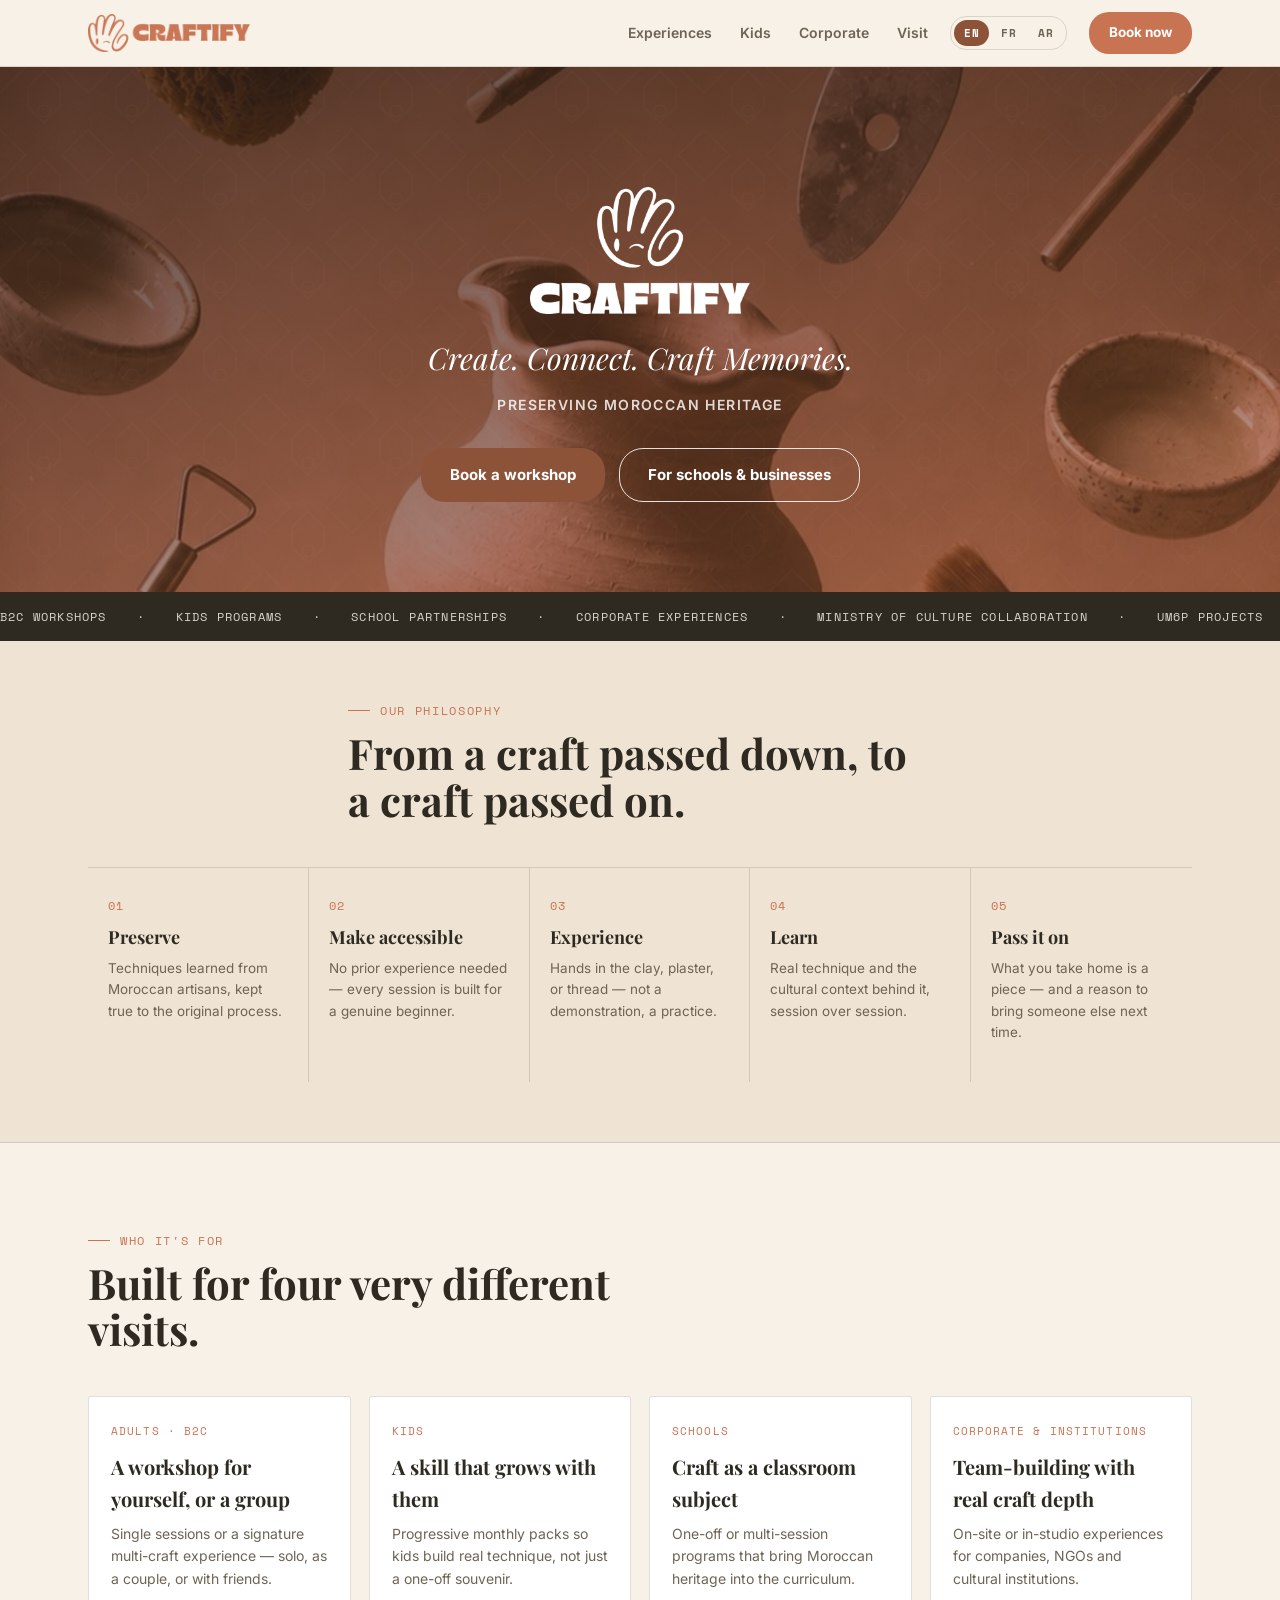
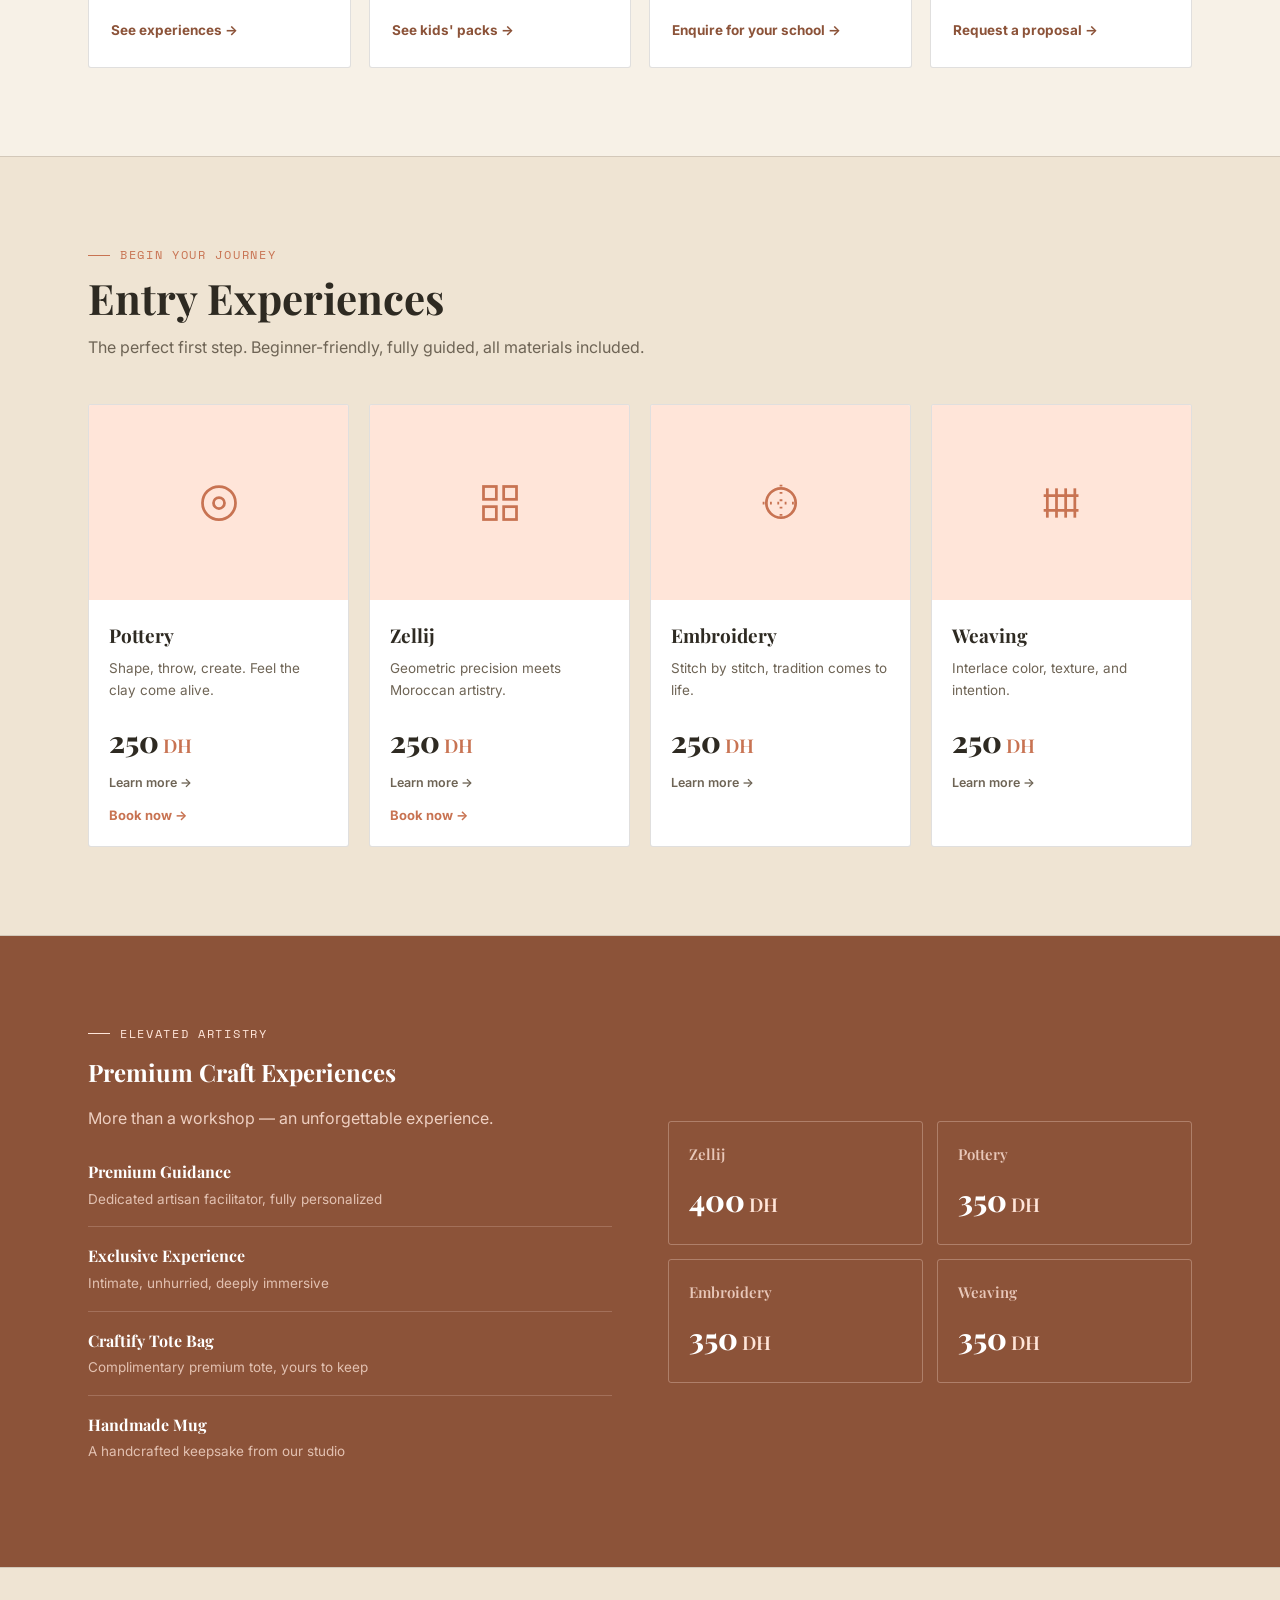
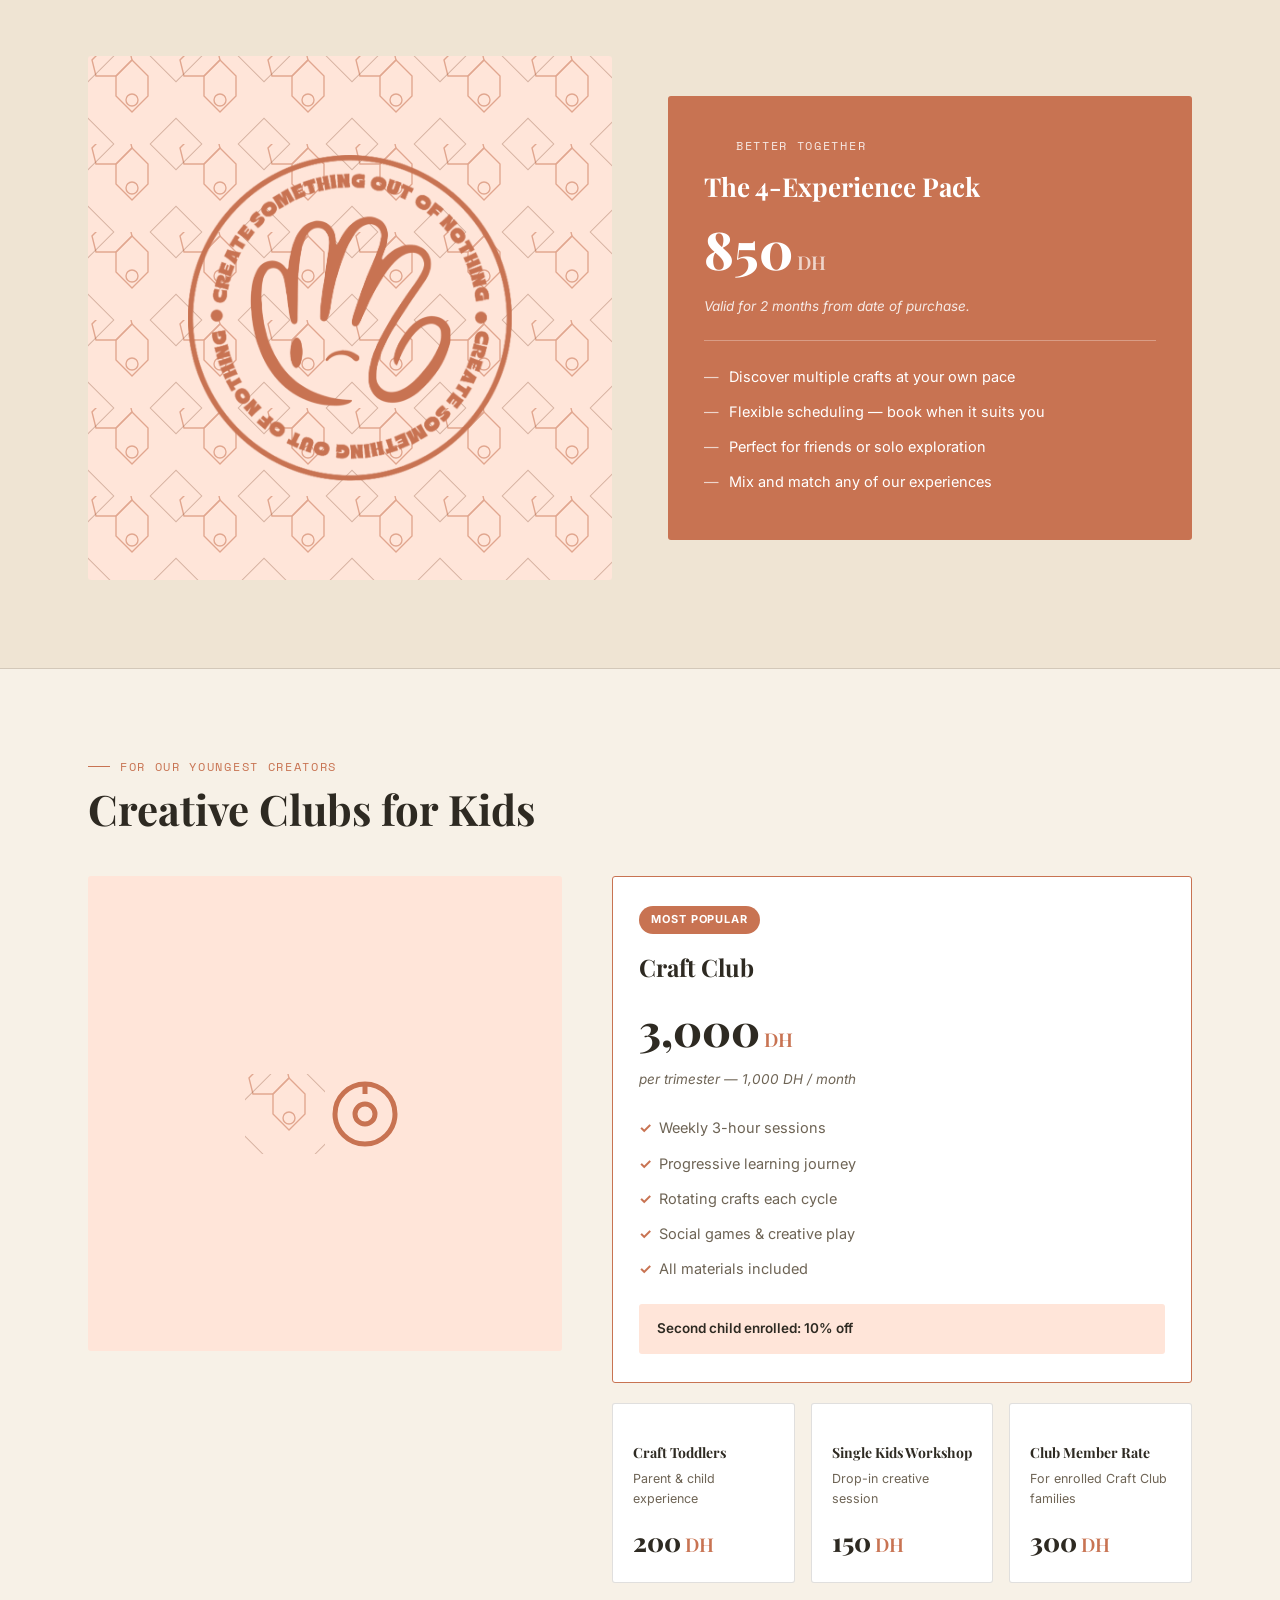
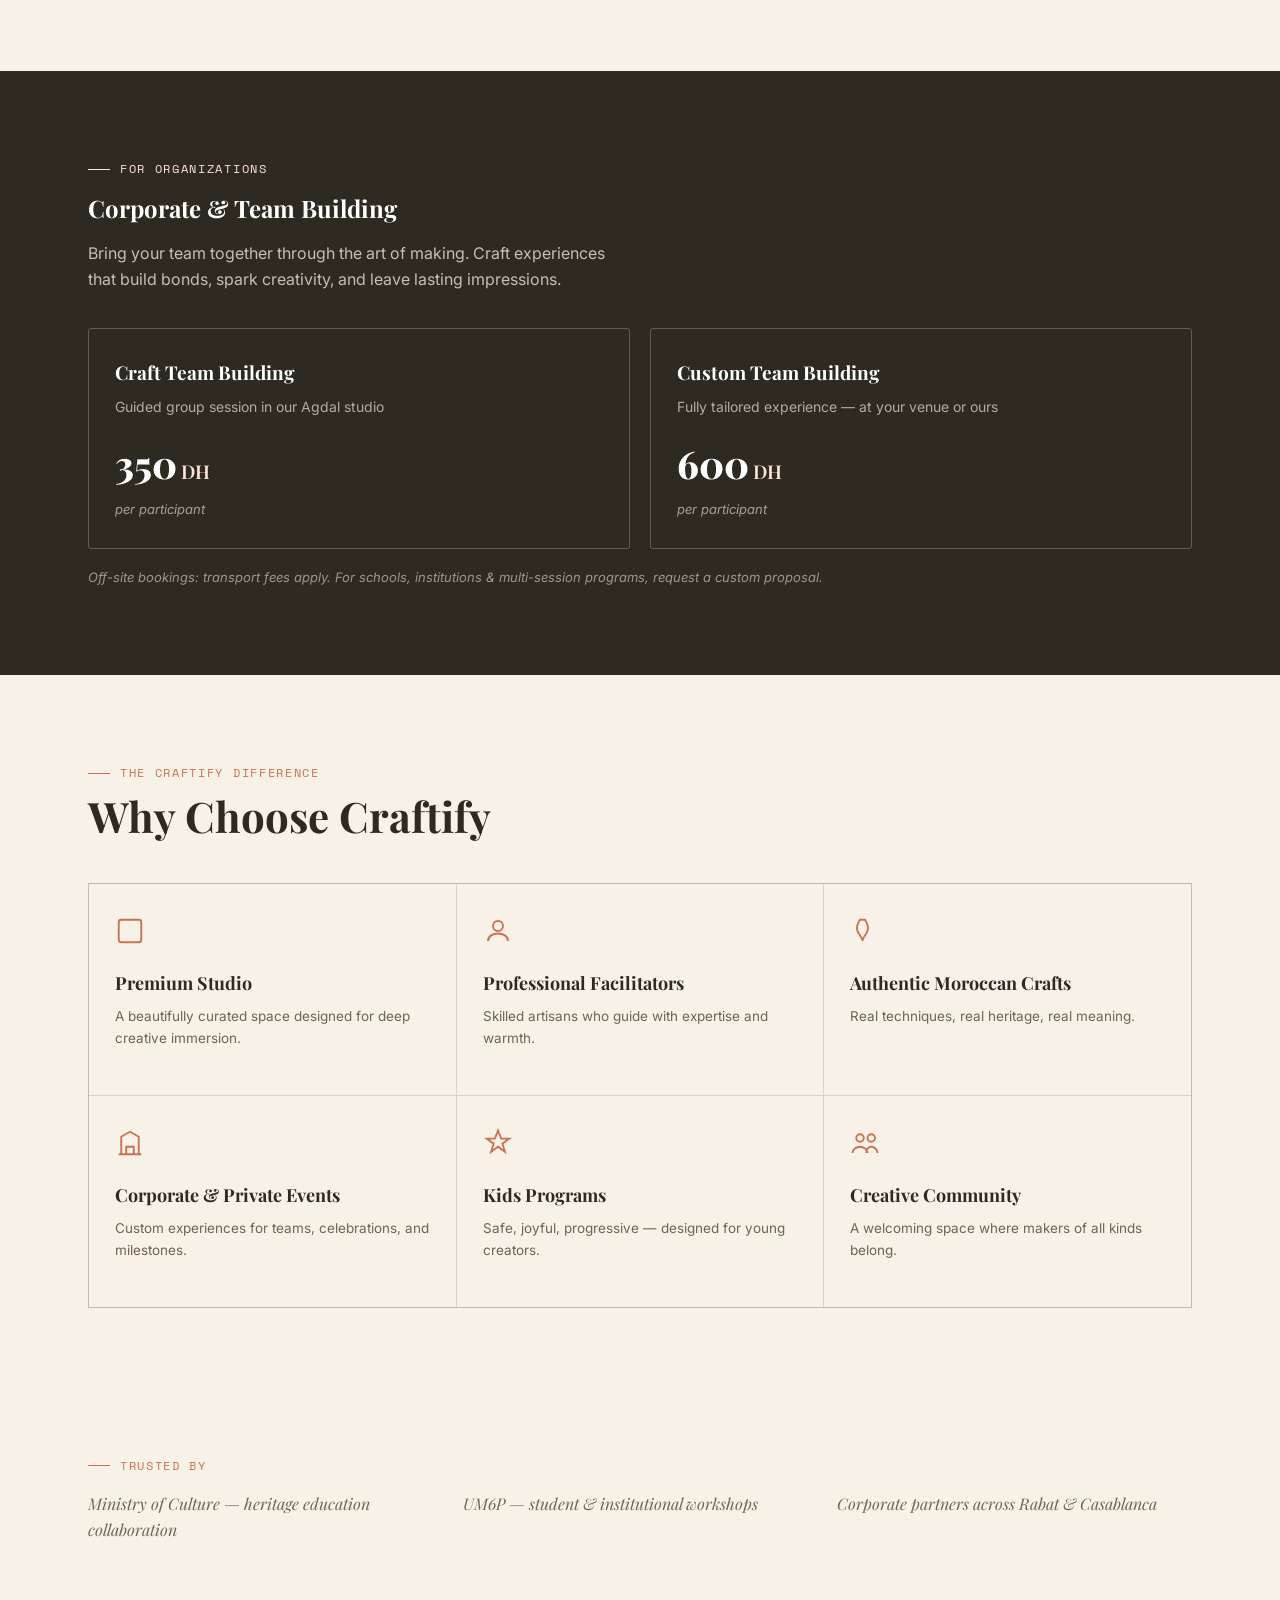
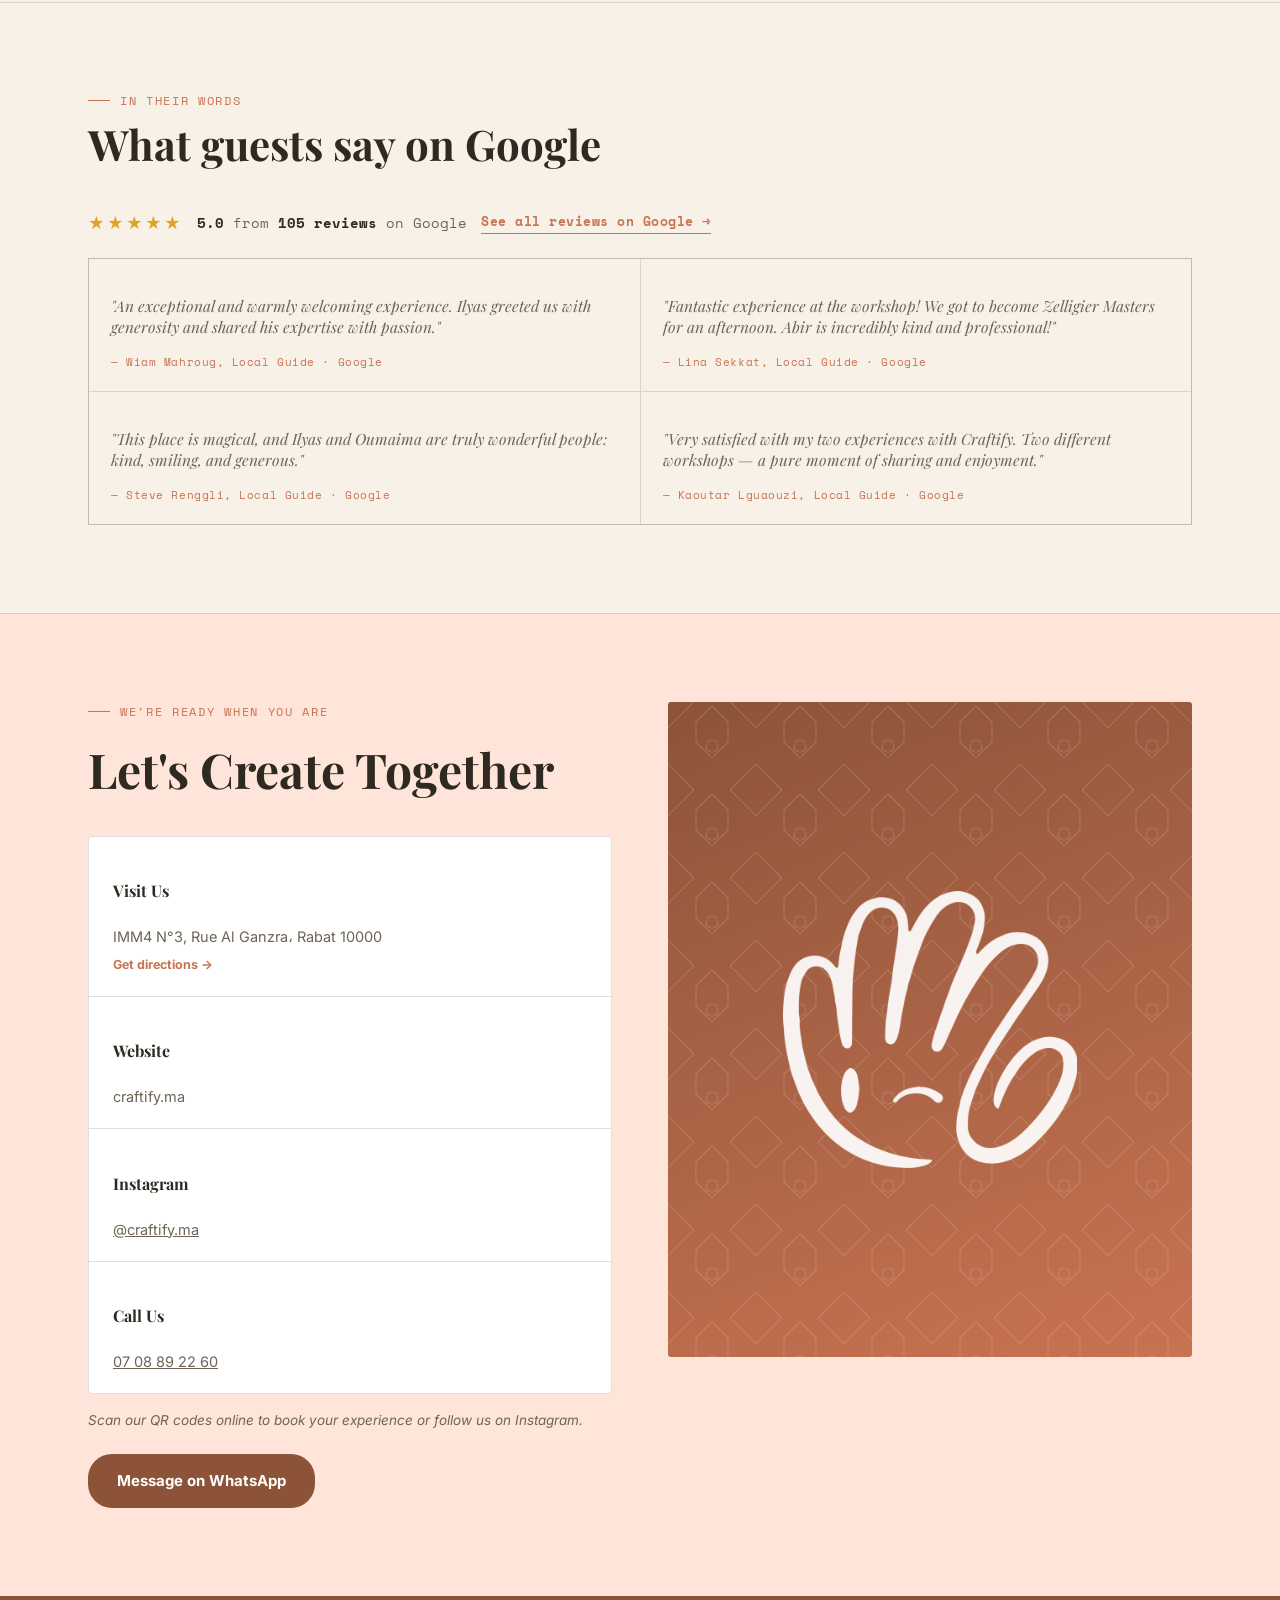
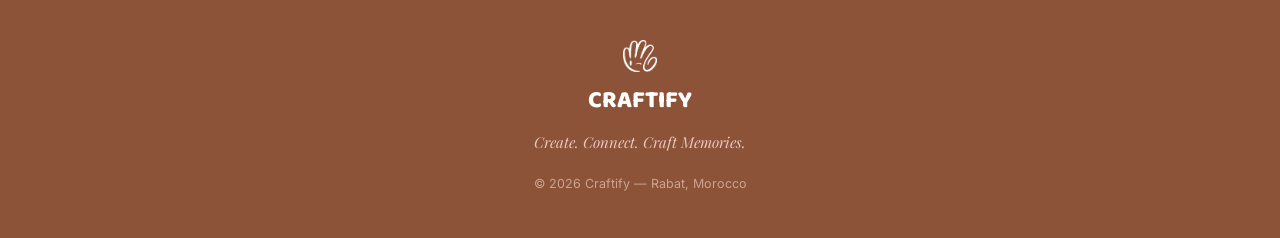
==== commit 3df1e0da: "Revert "Split hero photo into individually floating pottery/tool cutouts" This reverts commit 1001dd" ====
--- a/index.html
+++ b/index.html
@@ -61,22 +61,9 @@
 
 <!-- ============ HERO ============ -->
 <section class="hero">
+  <div class="hero-bg"></div>
   <div class="hero-overlay"></div>
   <svg class="zellij-bg hero-pattern" width="100%" height="100%"><rect width="100%" height="100%" fill="url(#zellijDark)"/></svg>
-  <div class="hero-floats" aria-hidden="true">
-    <img class="hf hf-vase" src="images/floats/vase.png" alt="">
-    <img class="hf hf-sponge" src="images/floats/sponge.png" alt="">
-    <img class="hf hf-loop-top" src="images/floats/loop_top.png" alt="">
-    <img class="hf hf-rib" src="images/floats/rib_tool.png" alt="">
-    <img class="hf hf-needle" src="images/floats/needle_tool.png" alt="">
-    <img class="hf hf-bowl-left" src="images/floats/bowl_left.png" alt="">
-    <img class="hf hf-bowl-right" src="images/floats/bowl_right.png" alt="">
-    <img class="hf hf-loop-bottom" src="images/floats/loop_bottom.png" alt="">
-    <img class="hf hf-brush" src="images/floats/brush.png" alt="">
-    <img class="hf hf-dish" src="images/floats/dish_small.png" alt="">
-    <img class="hf hf-pinch" src="images/floats/clay_pinch.png" alt="">
-    <img class="hf hf-ball" src="images/floats/clay_ball.png" alt="">
-  </div>
   <div class="hero-particles">
     <span style="left:8%; width:5px; height:5px; animation-duration:14s; animation-delay:0s;"></span>
     <span style="left:18%; width:3px; height:3px; animation-duration:11s; animation-delay:2s;"></span>
--- a/style.css
+++ b/style.css
@@ -51,38 +51,21 @@
   .menu-toggle svg{width:24px; height:24px; color:var(--ink);}
 
   /* ---------- HERO ---------- */
-  .hero{position:relative; overflow:hidden; padding:130px 0 100px; border-bottom:1px solid var(--line); background:#3a2418;}
+  .hero{position:relative; overflow:hidden; padding:120px 0 90px; border-bottom:1px solid var(--line); background:#3a2418;}
+  .hero-bg{
+    position:absolute; inset:-24px; z-index:0;
+    background:url('images/hero-cover.jpg') center 32%/cover no-repeat;
+    animation:heroZoom 24s ease-in-out infinite alternate;
+  }
   .hero-overlay{
-    position:absolute; inset:-10px; z-index:0;
-    background:linear-gradient(165deg, #2E2015 0%, var(--espresso) 55%, var(--terracotta-deep) 100%);
+    position:absolute; inset:0; z-index:0;
+    background:linear-gradient(165deg, rgba(46,32,24,0.78), rgba(140,83,57,0.5));
     animation:heroGlow 12s ease-in-out infinite alternate;
   }
-  @keyframes heroGlow{from{opacity:1;} to{opacity:0.88;}}
+  @keyframes heroZoom{from{transform:scale(1);} to{transform:scale(1.12);}}
+  @keyframes heroGlow{from{opacity:1;} to{opacity:0.85;}}
   .hero .hero-pattern{opacity:0.16; z-index:0; animation:heroPatternDrift 70s linear infinite;}
   @keyframes heroPatternDrift{from{transform:translate(0,0) rotate(0deg);} to{transform:translate(-88px,-88px) rotate(6deg);}}
-
-  /* floating pottery cutouts */
-  .hero-floats{position:absolute; inset:0; z-index:0; overflow:hidden; pointer-events:none;}
-  .hf{position:absolute; height:auto; animation-timing-function:ease-in-out; animation-iteration-count:infinite; animation-direction:alternate; filter:drop-shadow(0 16px 22px rgba(20,10,5,0.4));}
-  .hf-vase{left:50%; top:36%; width:26%; max-width:300px; opacity:0.9; animation-name:hfFloatCenter; animation-duration:9s;}
-  .hf-sponge{left:3%; top:6%; width:9%; max-width:110px; animation-name:hfFloat; animation-duration:8s; animation-delay:0.4s;}
-  .hf-loop-top{left:31%; top:1%; width:11%; max-width:130px; animation-name:hfFloat; animation-duration:10s; animation-delay:1.2s;}
-  .hf-rib{left:58%; top:4%; width:8%; max-width:100px; animation-name:hfFloat; animation-duration:9s; animation-delay:2.4s;}
-  .hf-needle{left:79%; top:3%; width:10%; max-width:120px; animation-name:hfFloat; animation-duration:11s; animation-delay:0.8s;}
-  .hf-bowl-left{left:-2%; top:24%; width:12%; max-width:150px; animation-name:hfFloat; animation-duration:10s; animation-delay:1.6s;}
-  .hf-bowl-right{left:83%; top:28%; width:11%; max-width:135px; animation-name:hfFloat; animation-duration:8.5s; animation-delay:3s;}
-  .hf-loop-bottom{left:2%; top:54%; width:10%; max-width:120px; animation-name:hfFloat; animation-duration:12s; animation-delay:2s;}
-  .hf-brush{left:78%; top:52%; width:14%; max-width:170px; animation-name:hfFloat; animation-duration:9.5s; animation-delay:0.6s;}
-  .hf-dish{left:9%; top:80%; width:11%; max-width:135px; animation-name:hfFloat; animation-duration:11s; animation-delay:3.4s;}
-  .hf-pinch{left:41%; top:85%; width:6%; max-width:75px; animation-name:hfFloat; animation-duration:8s; animation-delay:1.8s;}
-  .hf-ball{left:67%; top:79%; width:12%; max-width:145px; animation-name:hfFloat; animation-duration:10.5s; animation-delay:2.6s;}
-  @keyframes hfFloat{from{transform:translateY(0);} to{transform:translateY(-24px);}}
-  @keyframes hfFloatCenter{from{transform:translate(-50%,0);} to{transform:translate(-50%,-16px);}}
-  @media (max-width: 700px){
-    .hf-loop-top, .hf-rib, .hf-needle, .hf-bowl-right, .hf-dish, .hf-pinch{display:none;}
-    .hf-vase{width:38%;}
-  }
-
   .hero-particles{position:absolute; inset:0; z-index:0; overflow:hidden; pointer-events:none;}
   .hero-particles span{position:absolute; bottom:-20px; border-radius:50%; background:rgba(255,255,255,0.45); animation-name:heroParticleUp; animation-timing-function:ease-in; animation-iteration-count:infinite;}
   @keyframes heroParticleUp{
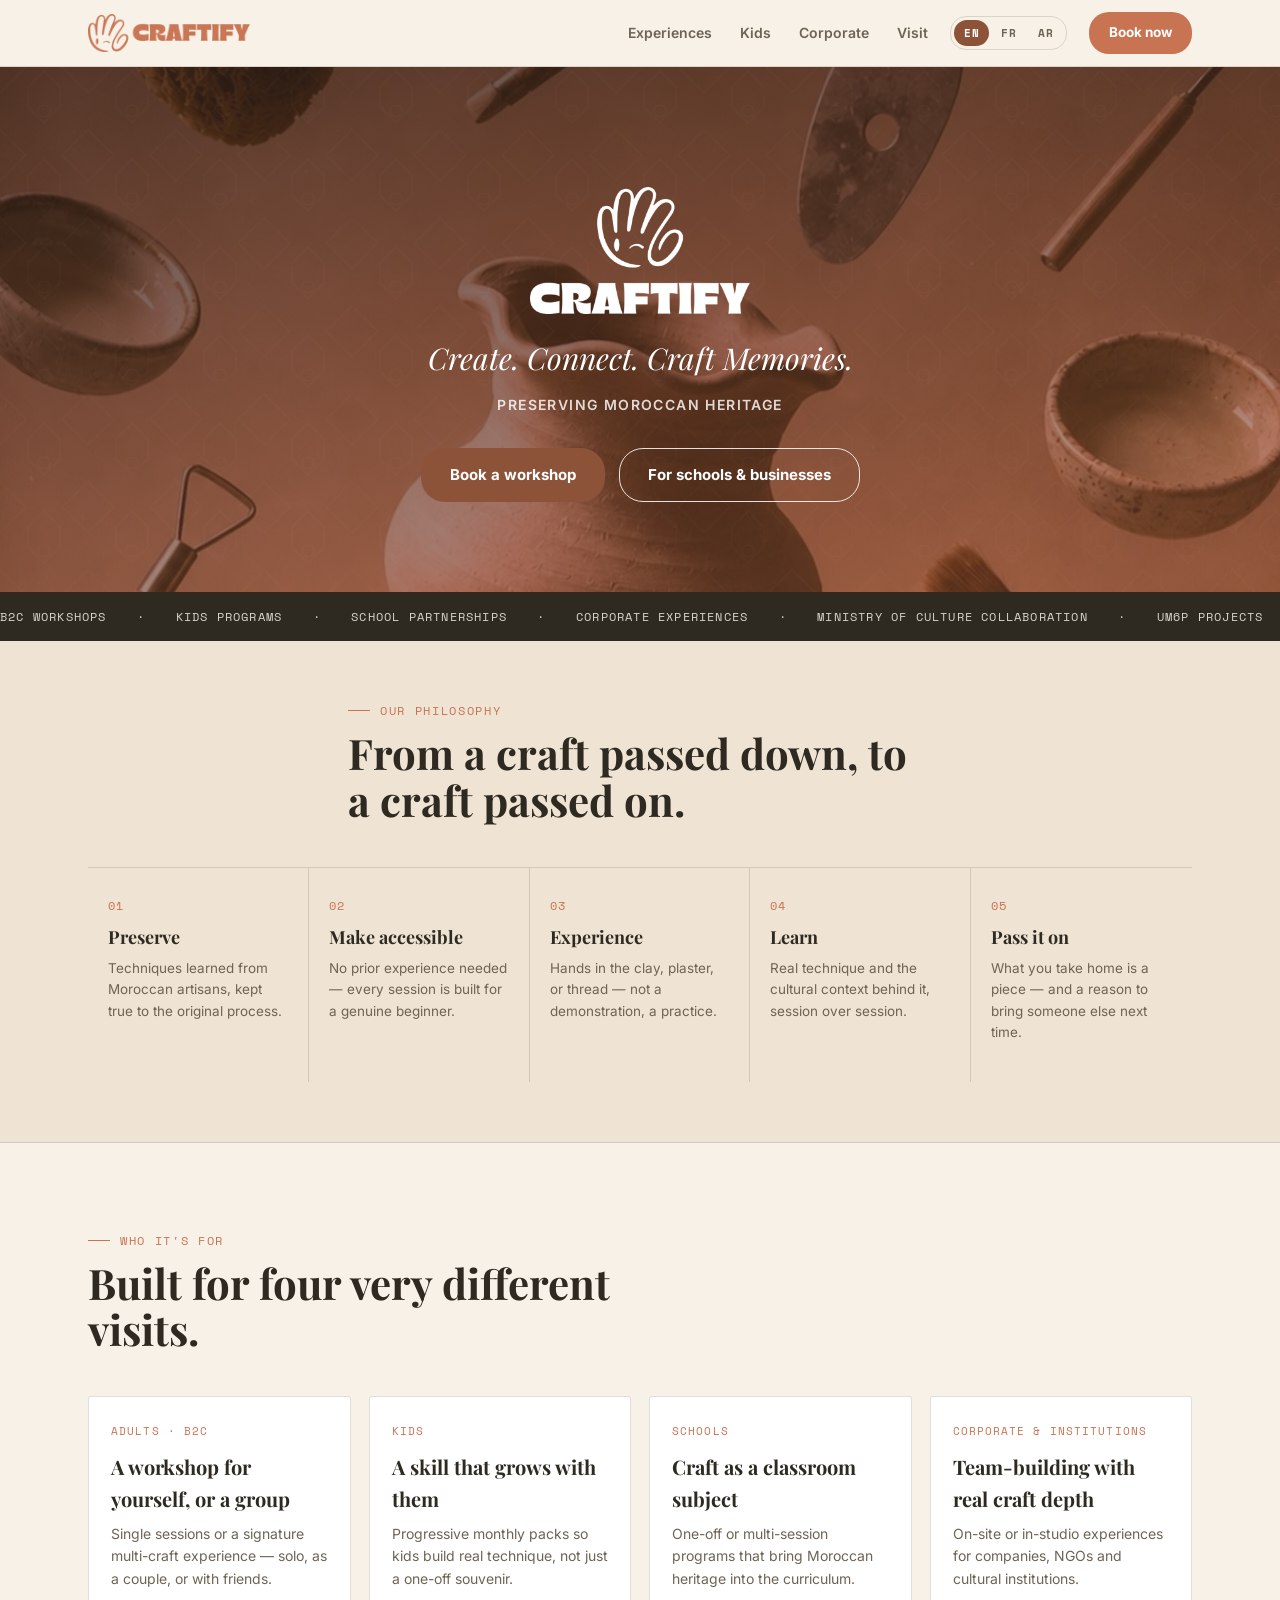
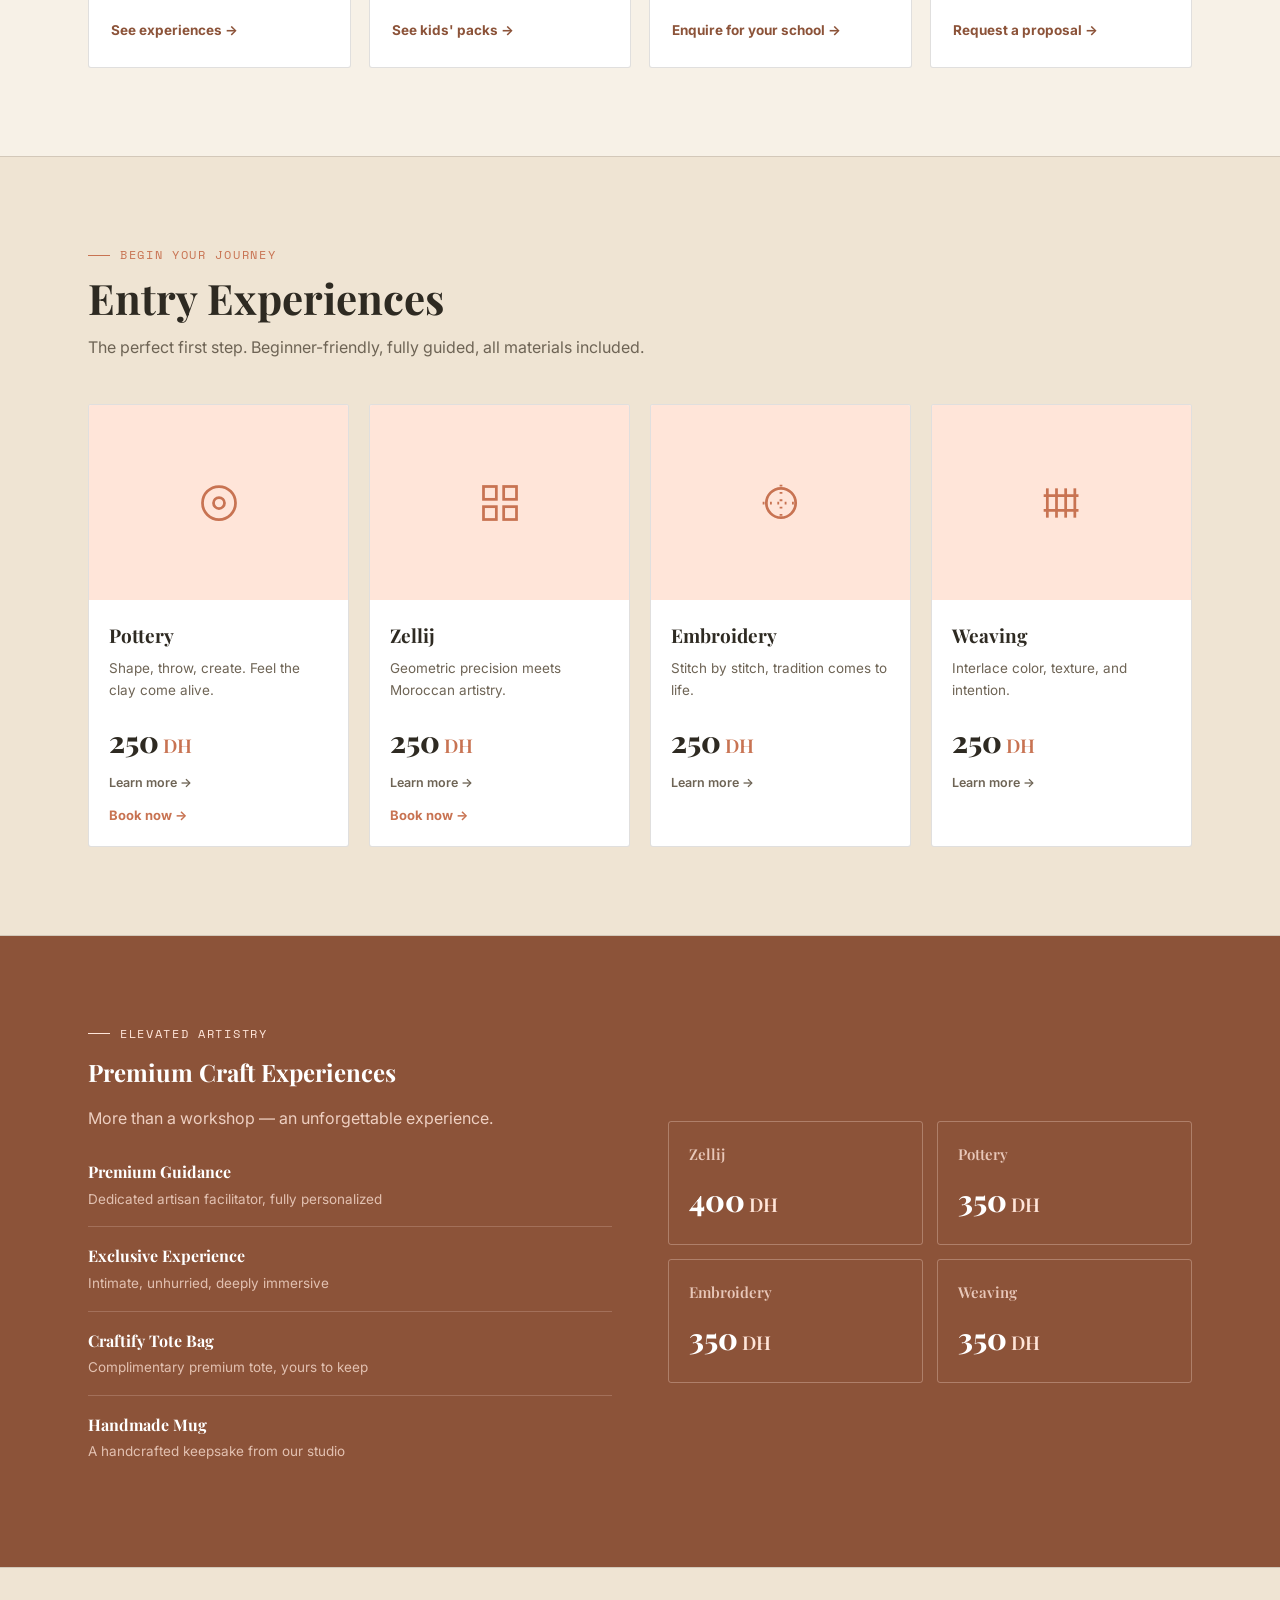
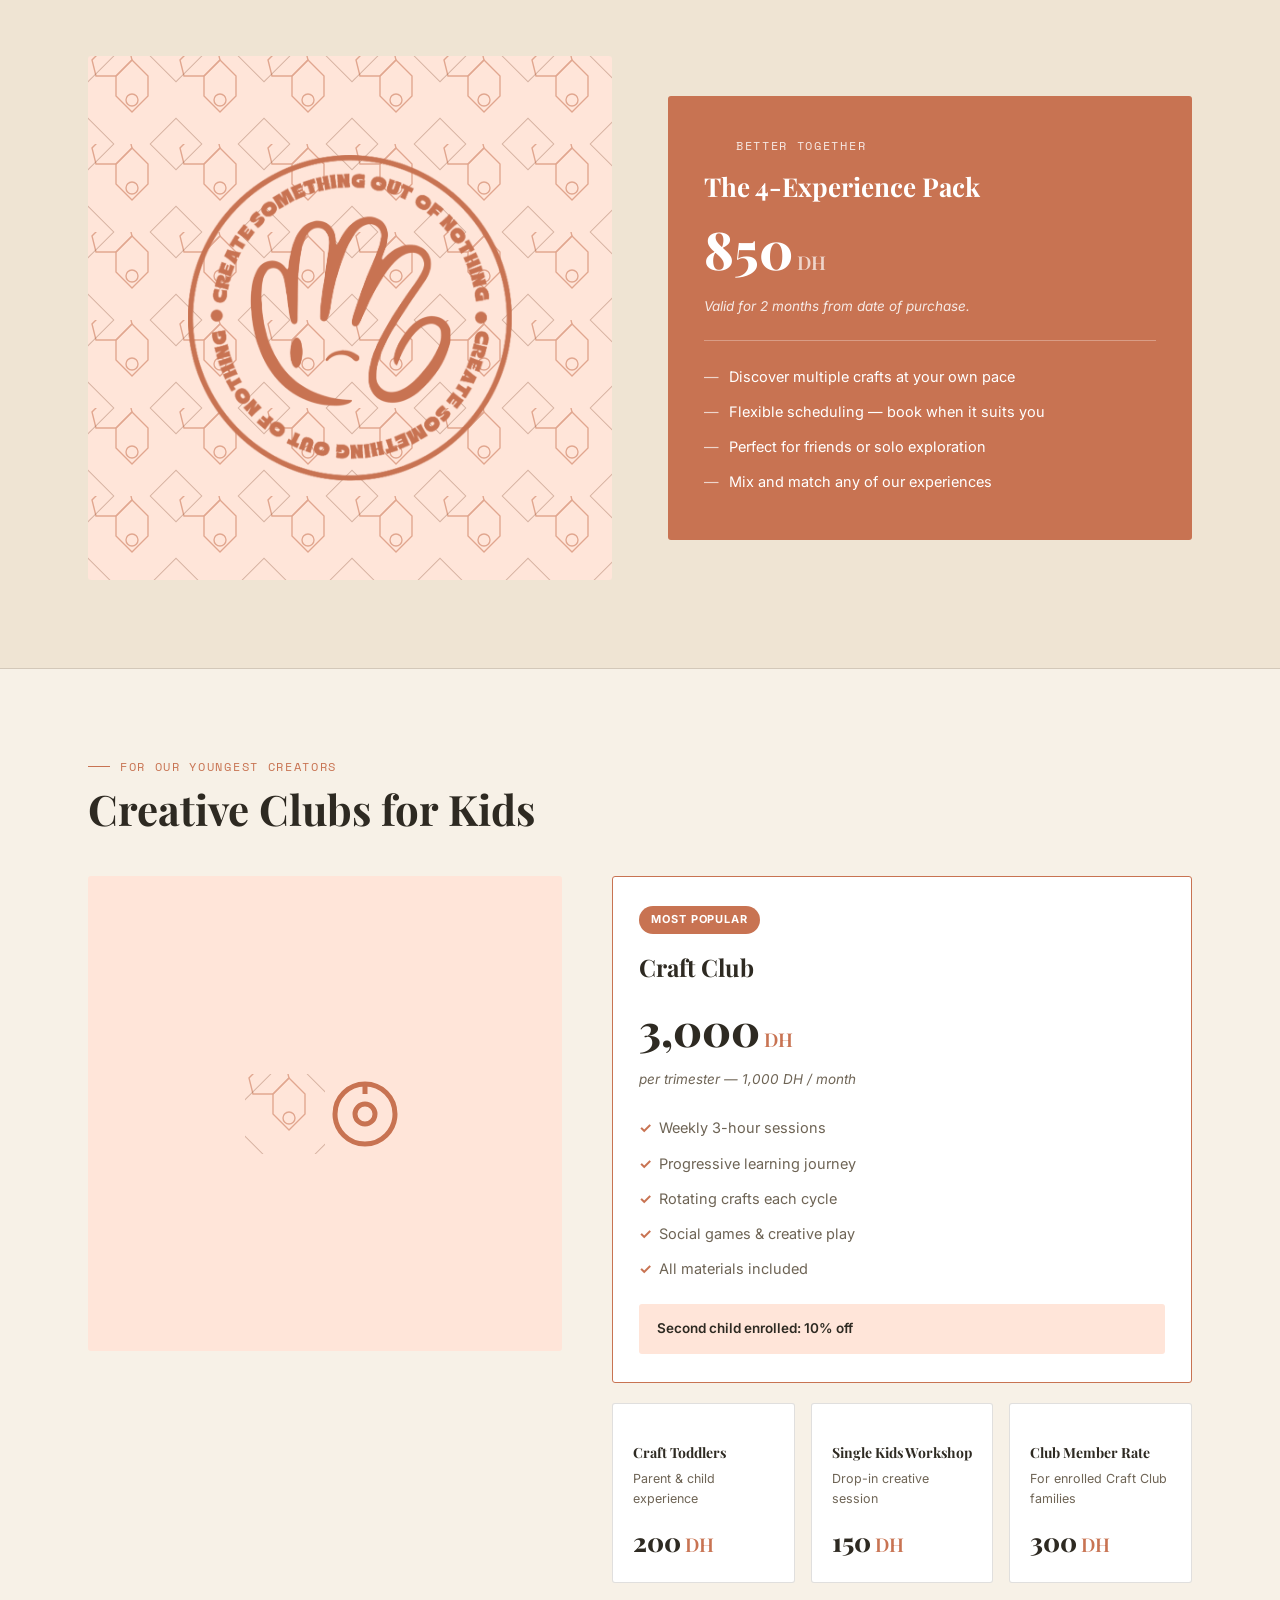
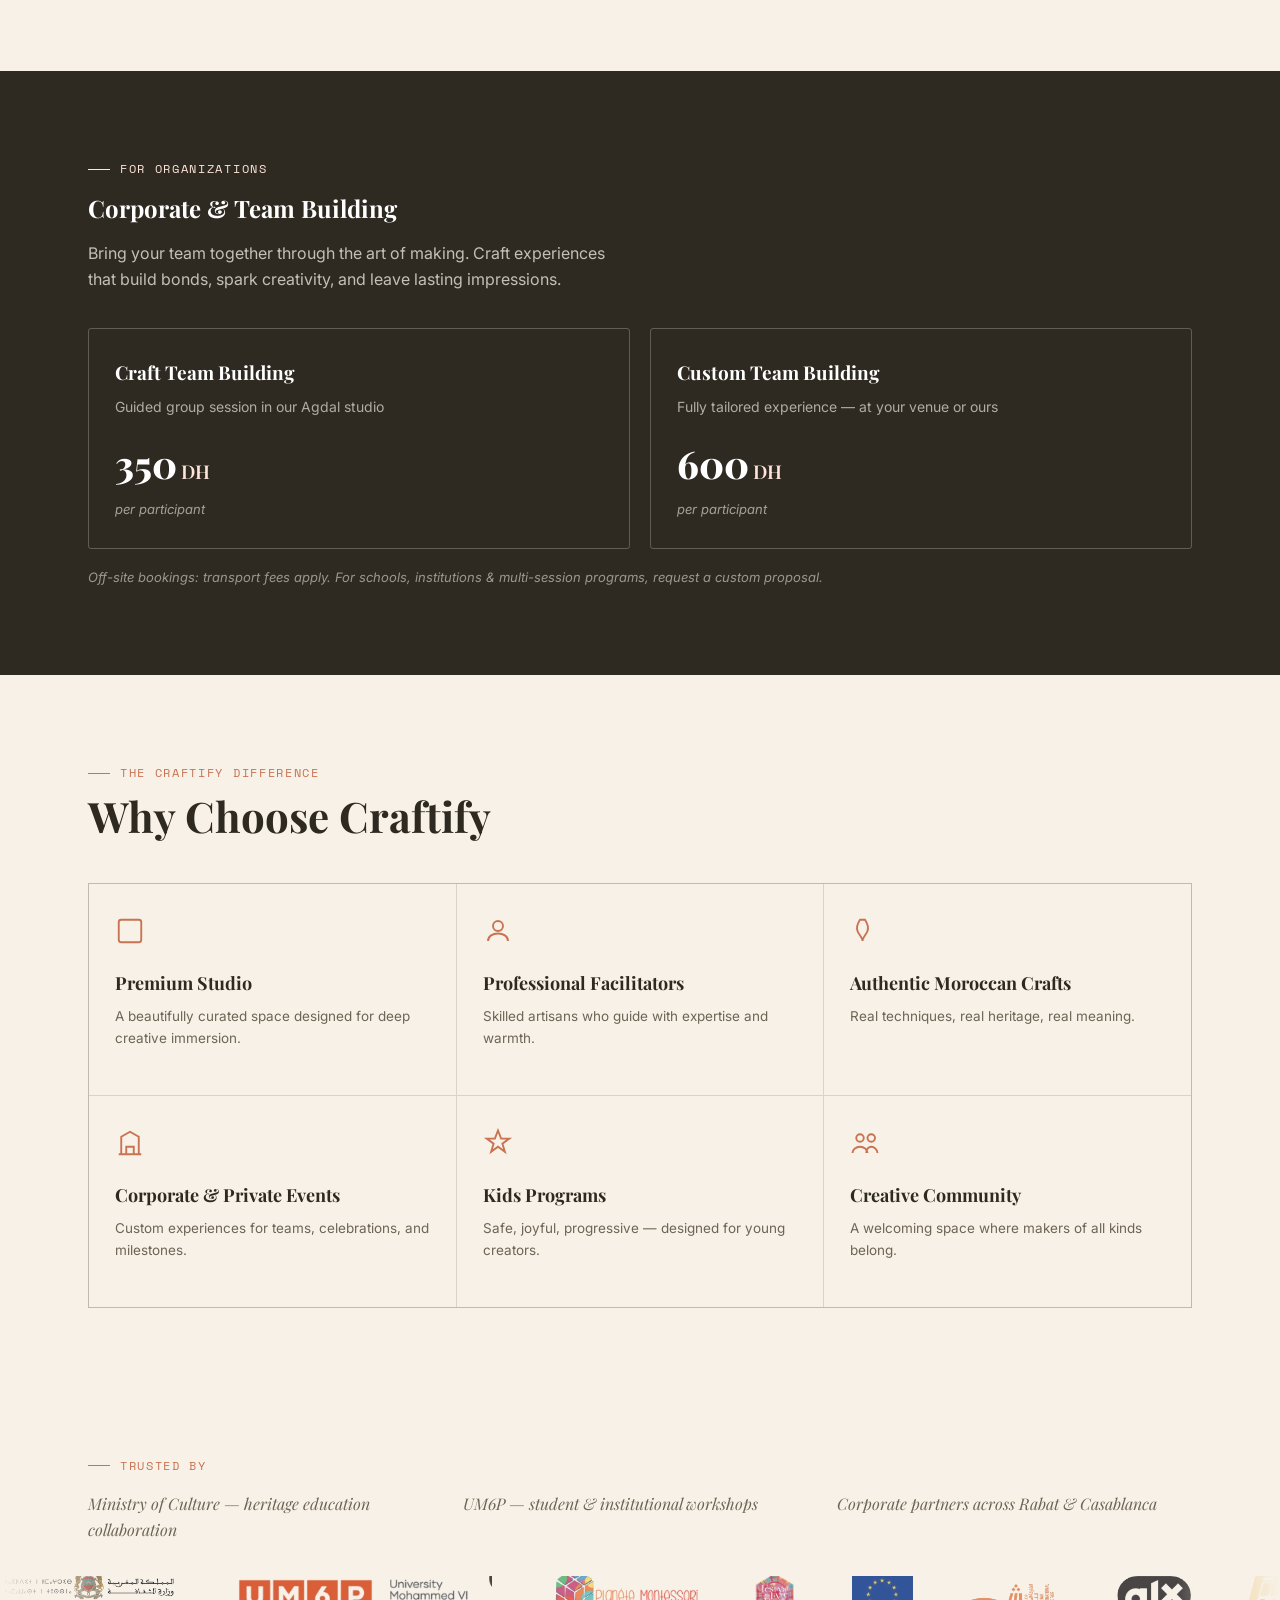
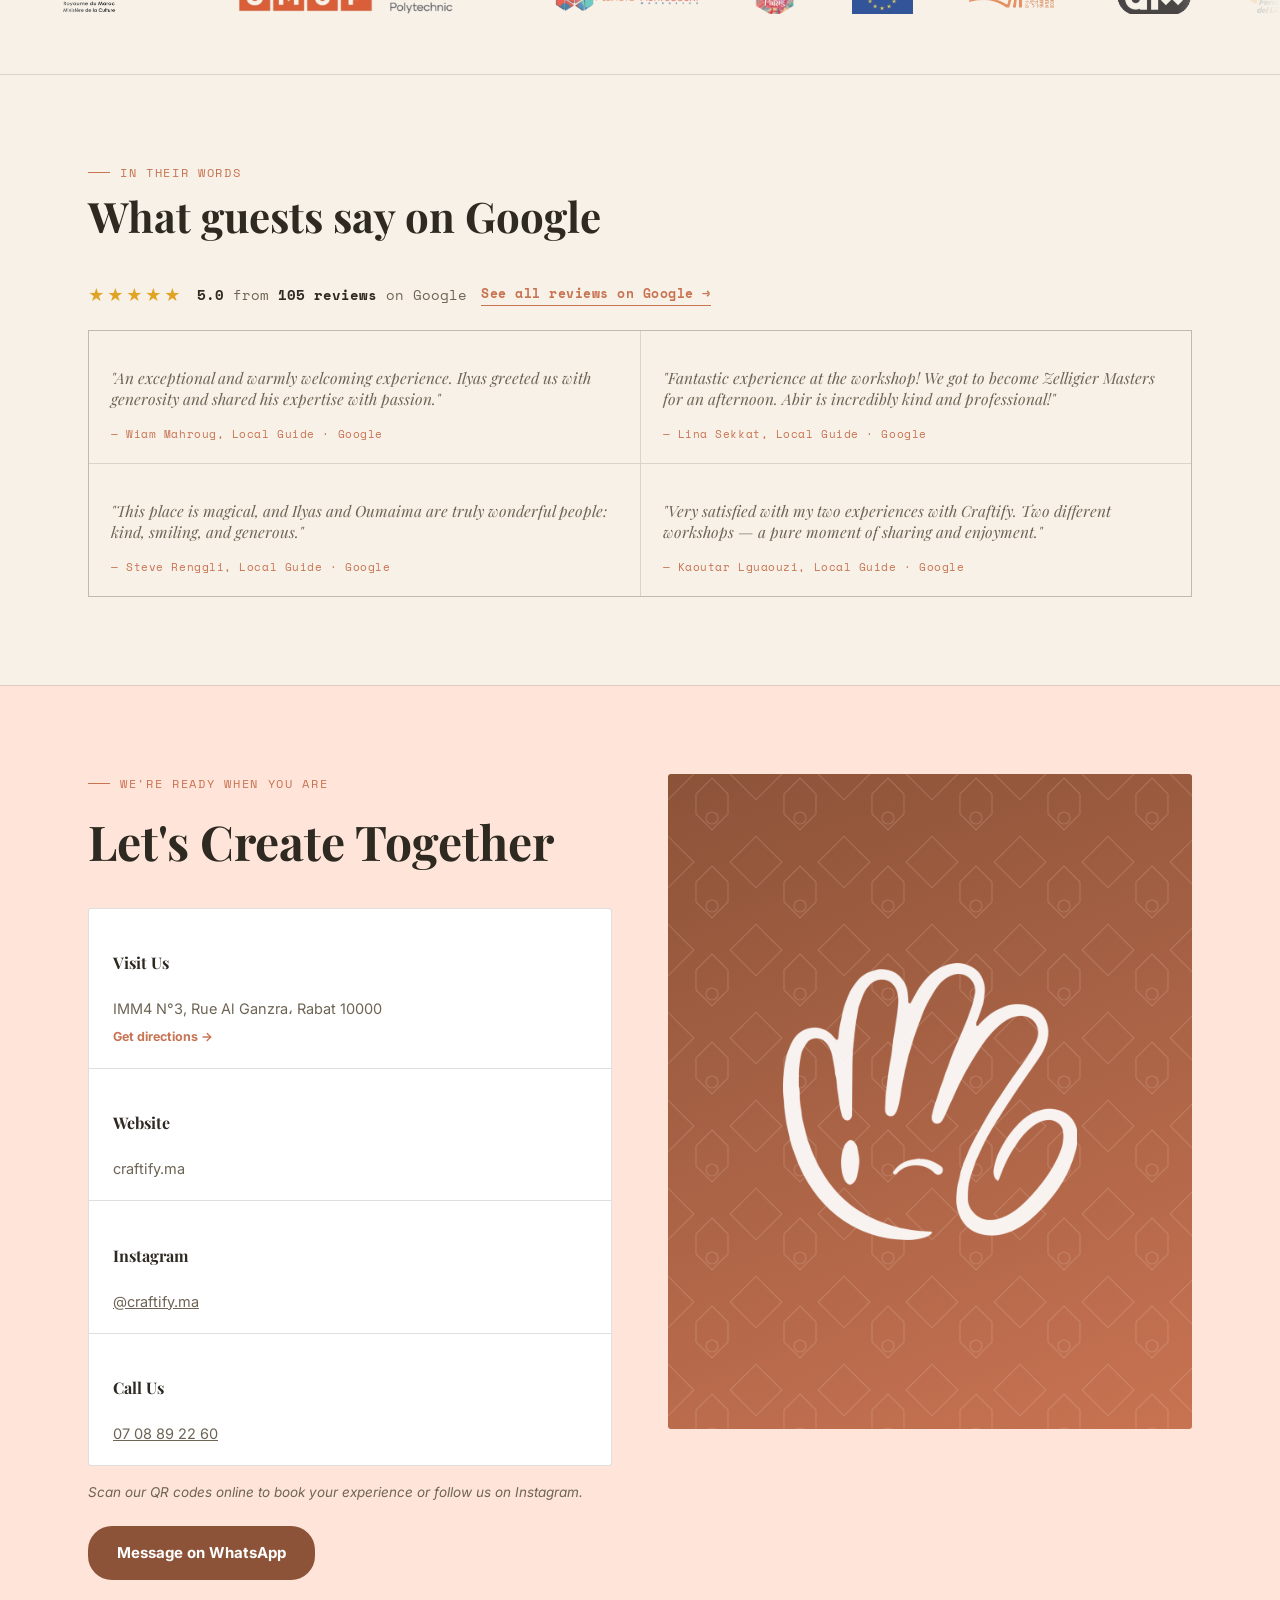
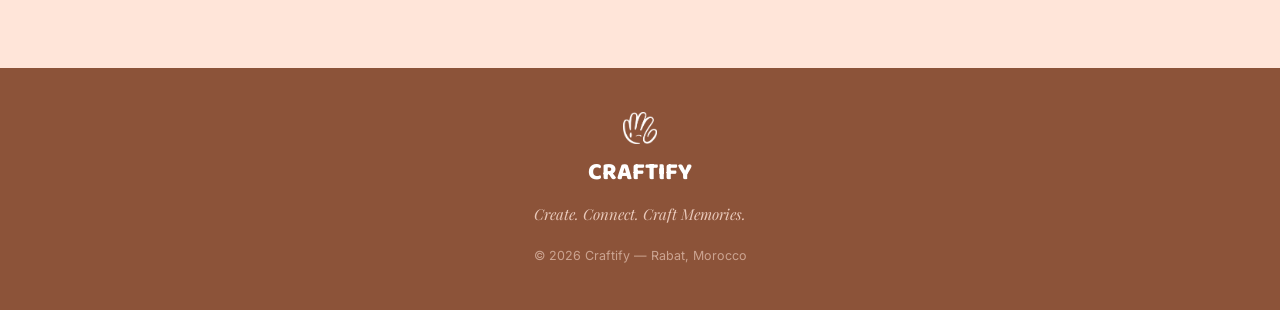
==== commit 38096233: "Add scrolling partner logo strip with transparent backgrounds Extracts 18 partner/collaborator logos" ====
--- a/index.html
+++ b/index.html
@@ -258,6 +258,9 @@
       <div class="cred-item" data-i18n="cred.item2">UM6P — student &amp; institutional workshops</div>
       <div class="cred-item" data-i18n="cred.item3">Corporate partners across Rabat &amp; Casablanca</div>
     </div>
+  </div>
+  <div class="partner-strip">
+    <div class="partner-track" id="partnerTrack"></div>
   </div>
 </section>
 
@@ -491,6 +494,32 @@
 
   const stripEl = document.getElementById('strip');
 
+  const partnerLogos = [
+    ['images/logos/royaume_maroc.png', "Royaume du Maroc — Ministère de la Culture"],
+    ['images/logos/um6p.png', "UM6P — University Mohammed VI Polytechnic"],
+    ['images/logos/planete_montessori.png', "Planète Montessori"],
+    ['images/logos/festival_livre_paris.png', "Festival du Livre de Paris"],
+    ['images/logos/eu_flag.png', "European Union"],
+    ['images/logos/sharjah_book_fair.png', "Sharjah International Book Fair"],
+    ['images/logos/alx.png', "ALX"],
+    ['images/logos/feria_panama.png', "Feria Internacional del Libro de Panamá"],
+    ['images/logos/child_youth_book_fair.png', "International Children's and Youth Book Fair"],
+    ['images/logos/dar_america.png', "Dar America Casablanca"],
+    ['images/logos/uir.png', "UIR — The Innovative University"],
+    ['images/logos/al_akhawayn.png', "Al Akhawayn University"],
+    ['images/logos/aukiba.png', "AuKiba"],
+    ['images/logos/salon_livre.png', "Salon du Livre"],
+    ['images/logos/high_atlas.png', "High Atlas Foundation"],
+    ['images/logos/isadac.png', "ISADAC"],
+    ['images/logos/gsjc.png', "Groupe Scolaire Jacques Chirac"],
+    ['images/logos/orange_business.png', "Orange Business"],
+  ];
+  const partnerTrackEl = document.getElementById('partnerTrack');
+  if (partnerTrackEl) {
+    const logosHtml = partnerLogos.map(([src, alt]) => `<img src="${src}" alt="${alt}">`).join('');
+    partnerTrackEl.innerHTML = logosHtml + logosHtml;
+  }
+
   function applyLanguage(lang){
     if(!translations[lang]) lang = 'en';
     document.documentElement.lang = lang;
--- a/style.css
+++ b/style.css
@@ -207,6 +207,11 @@
   .credibility{border-bottom:1px solid var(--line);}
   .cred-row{display:flex; justify-content:space-between; flex-wrap:wrap; gap:20px;}
   .cred-item{font-family:'Playfair Display', serif; font-size:16px; font-style:italic; color:var(--ink-soft); flex:1; min-width:220px;}
+  .partner-strip{margin-top:34px; overflow:hidden; -webkit-mask-image:linear-gradient(90deg, transparent, #000 8%, #000 92%, transparent); mask-image:linear-gradient(90deg, transparent, #000 8%, #000 92%, transparent);}
+  .partner-track{display:flex; align-items:center; gap:56px; width:max-content; animation:partnerScroll 48s linear infinite;}
+  .partner-track img{height:38px; width:auto; opacity:0.82; filter:grayscale(0.15); transition:opacity 0.2s, filter 0.2s;}
+  .partner-track img:hover{opacity:1; filter:grayscale(0);}
+  @keyframes partnerScroll{from{transform:translateX(0);} to{transform:translateX(-50%);}}
 
   /* ---------- TESTIMONIALS ---------- */
   .review-summary{display:flex; align-items:center; flex-wrap:wrap; gap:14px; margin-bottom:22px;}
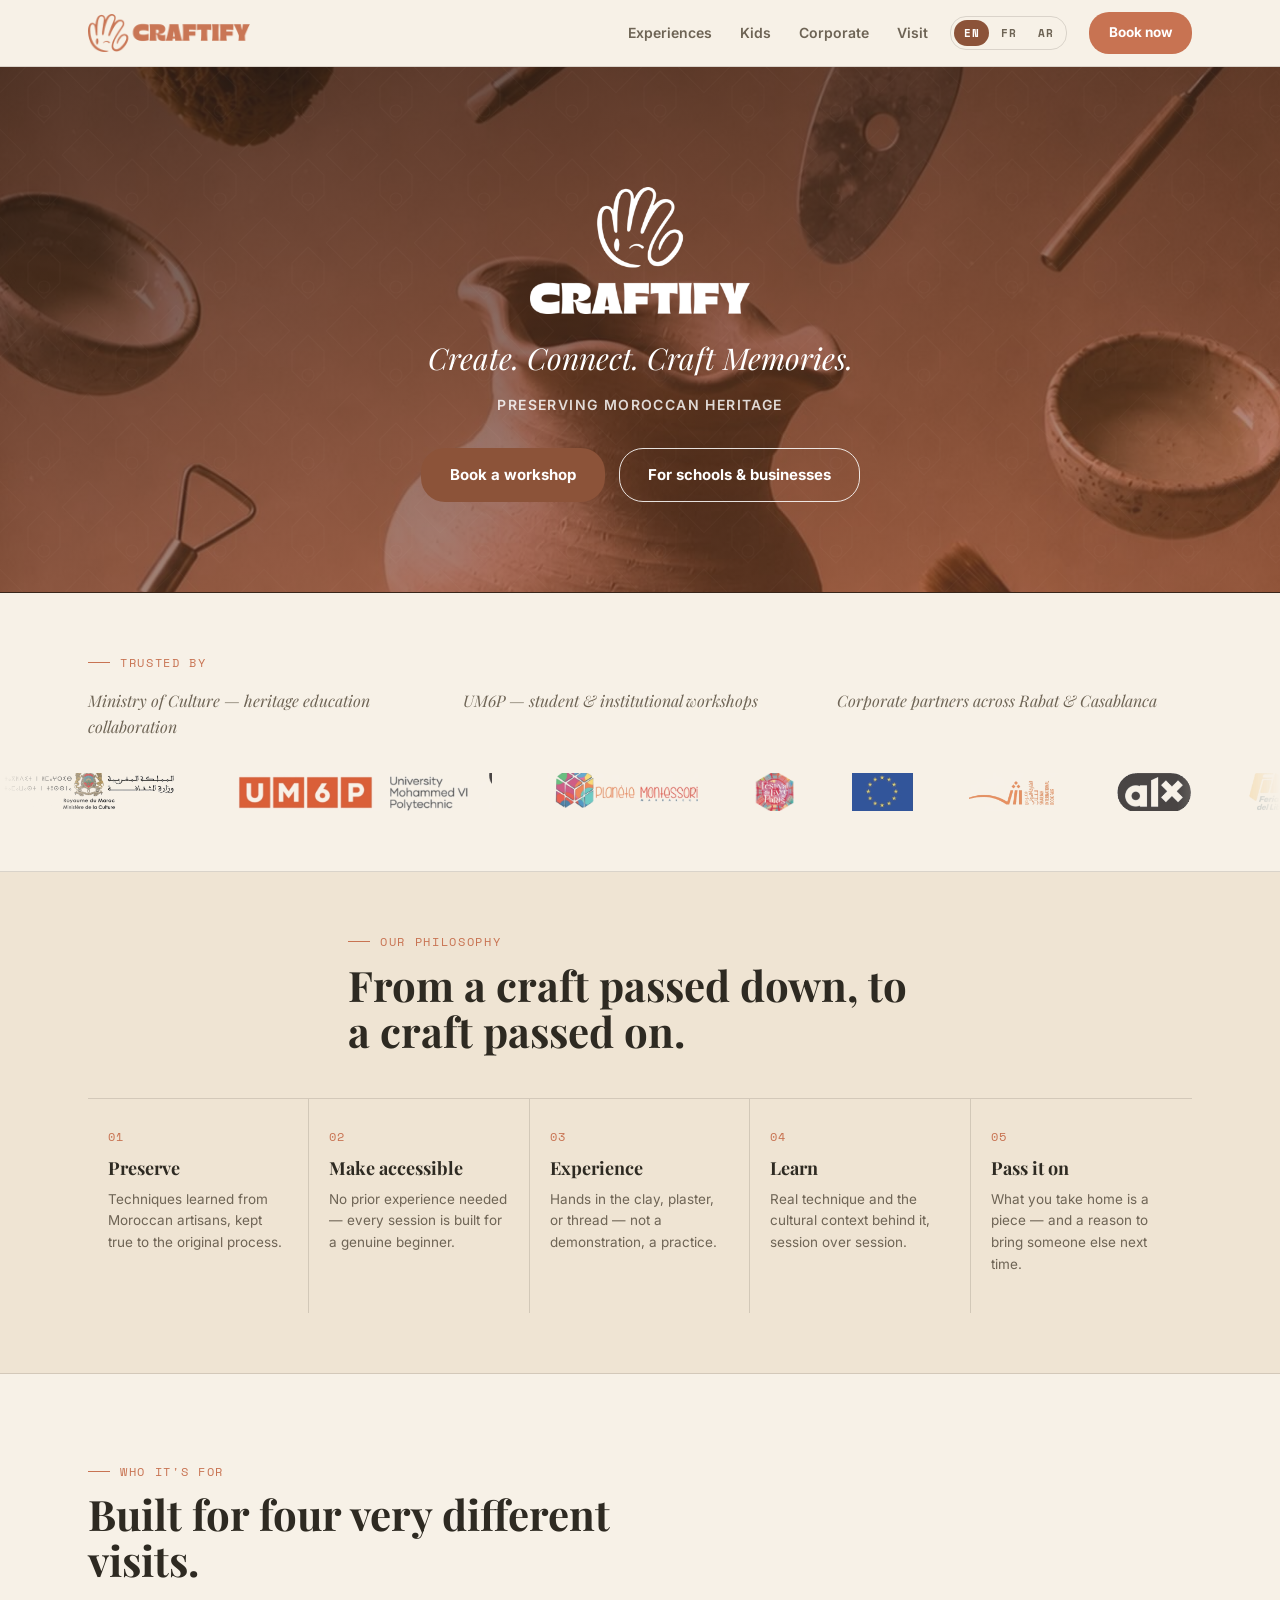
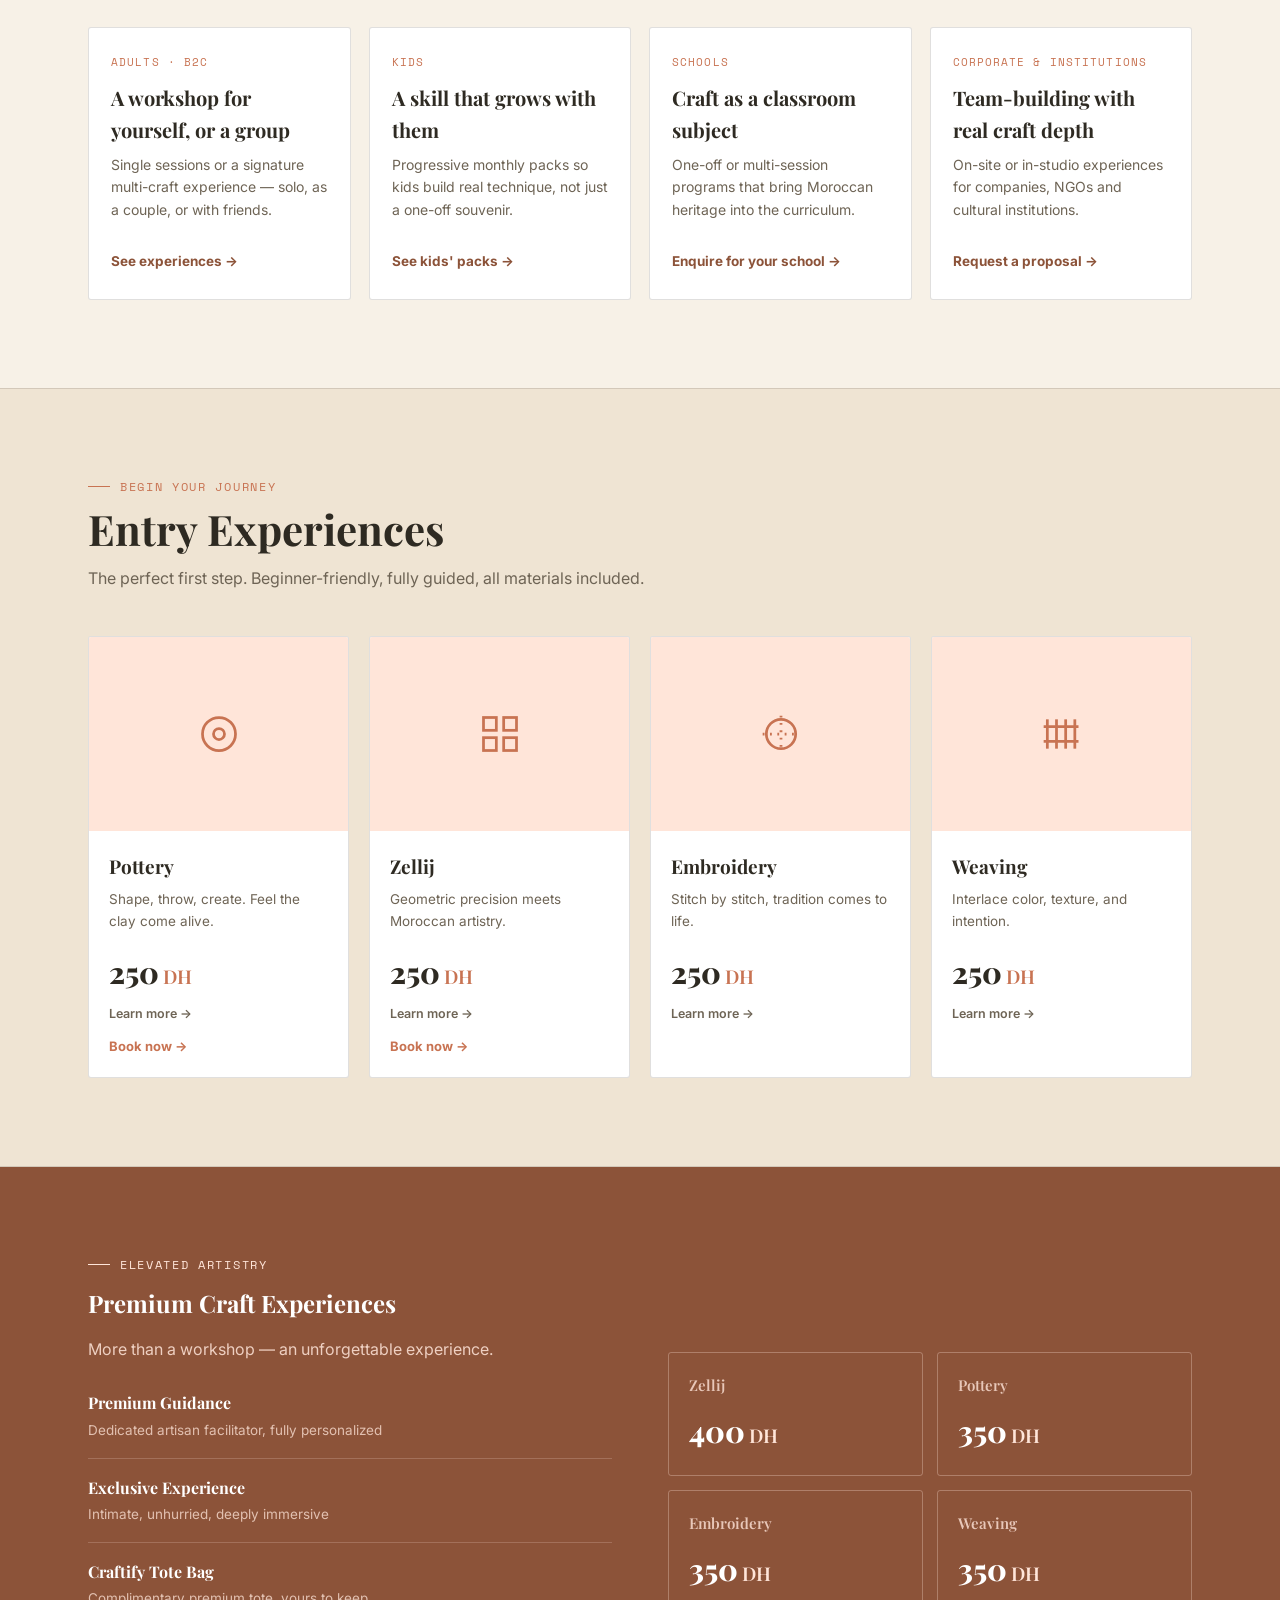
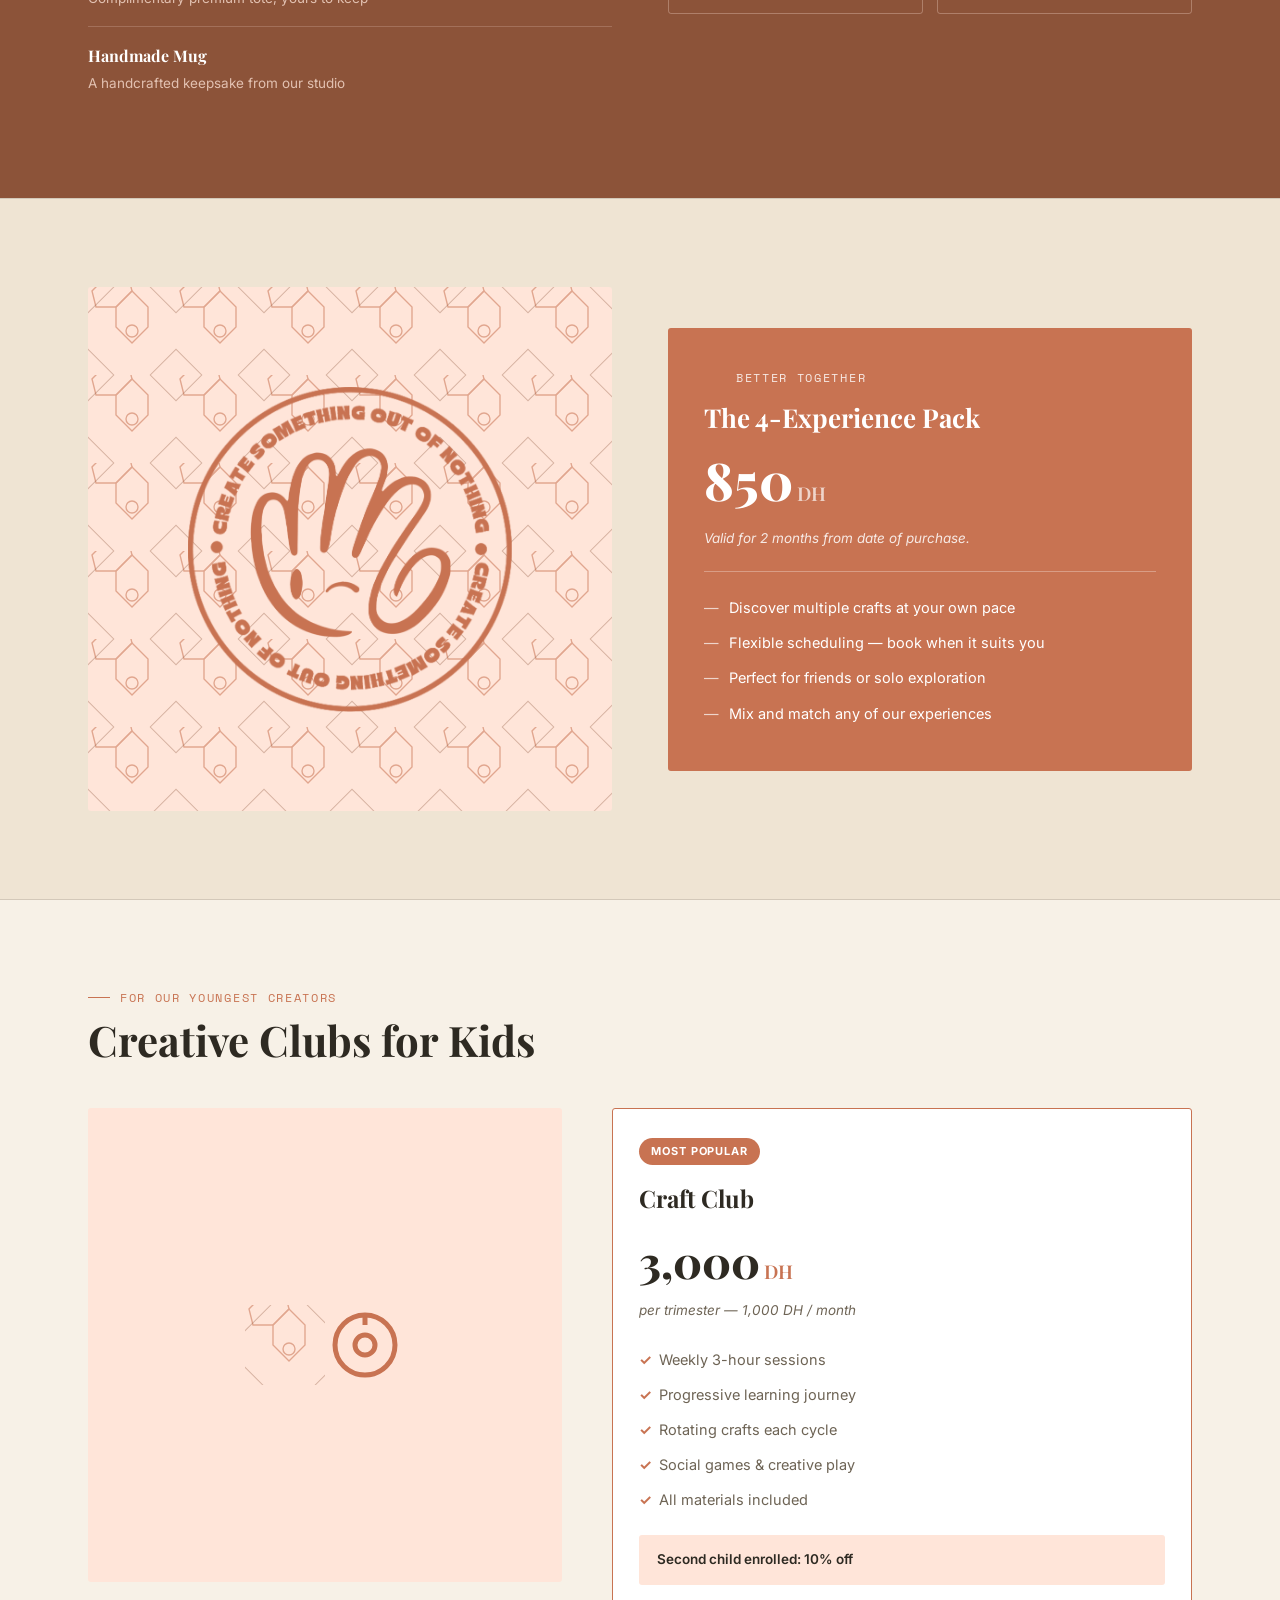
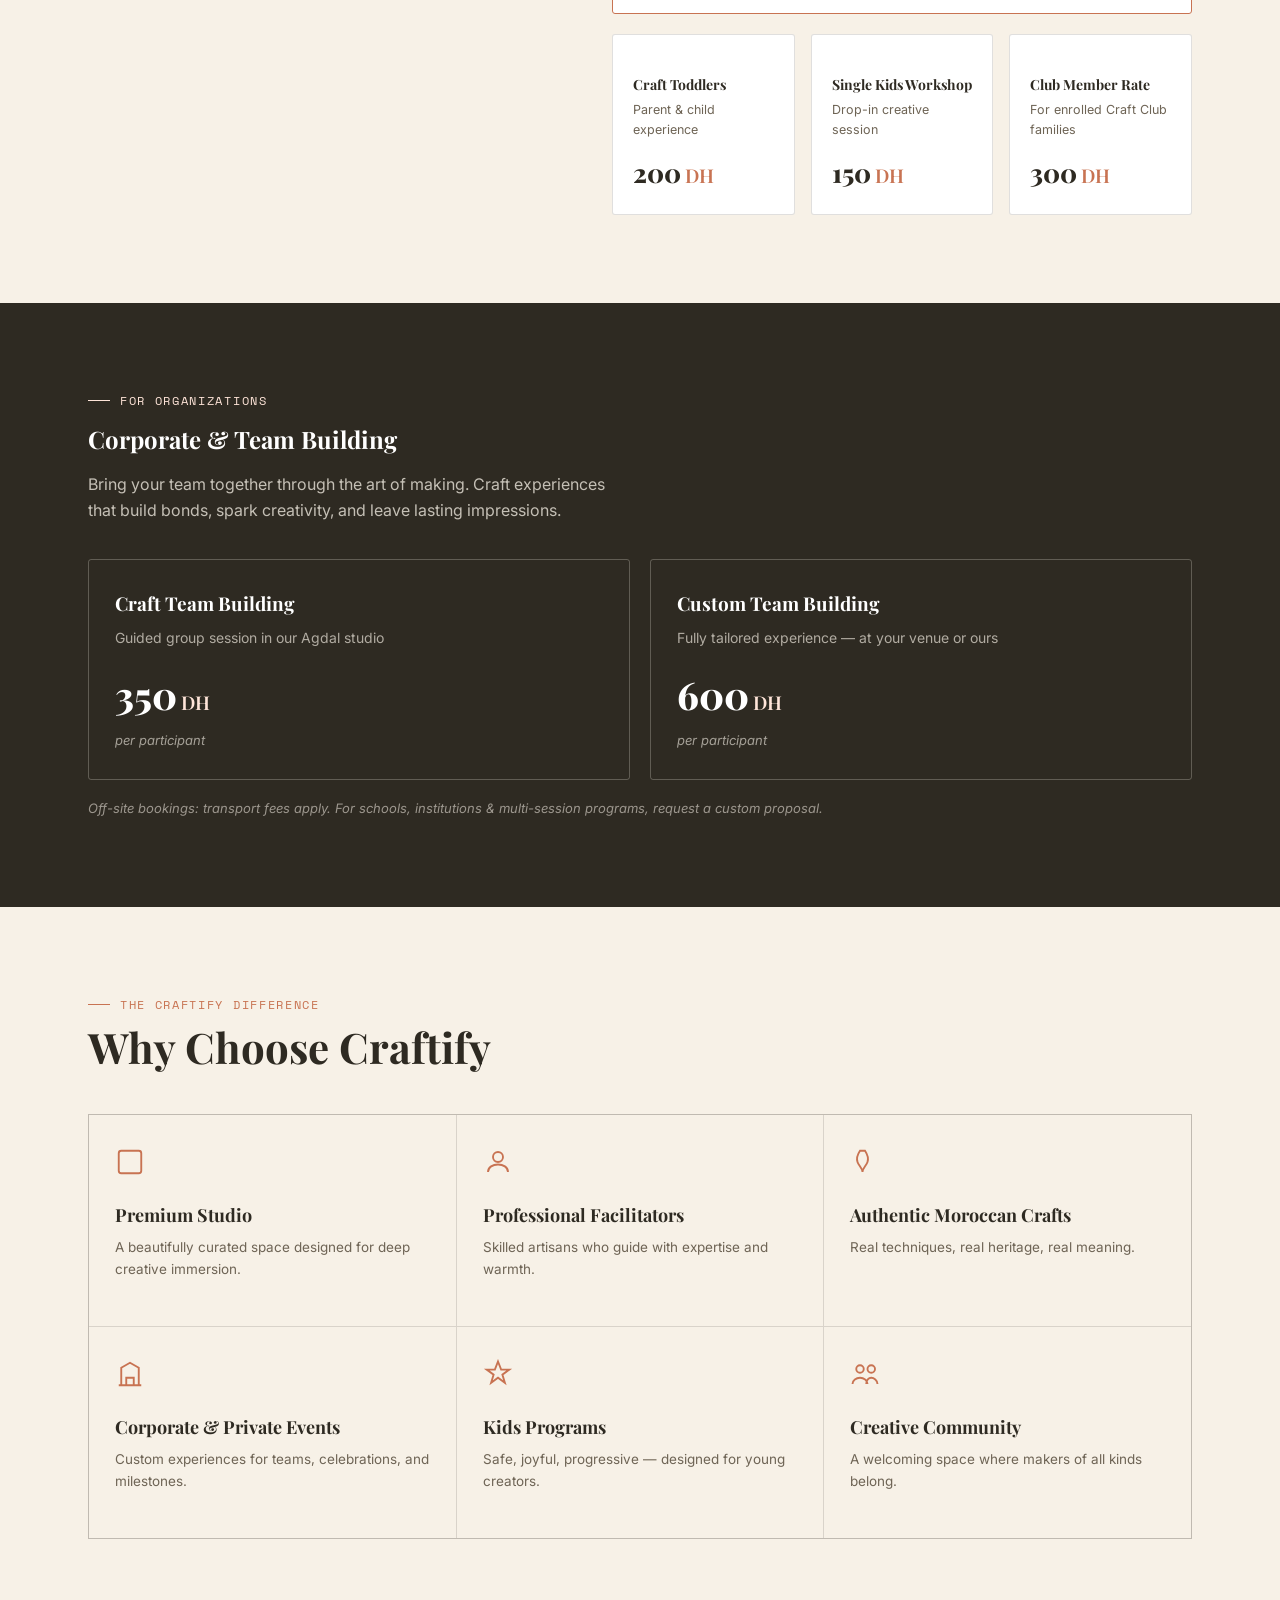
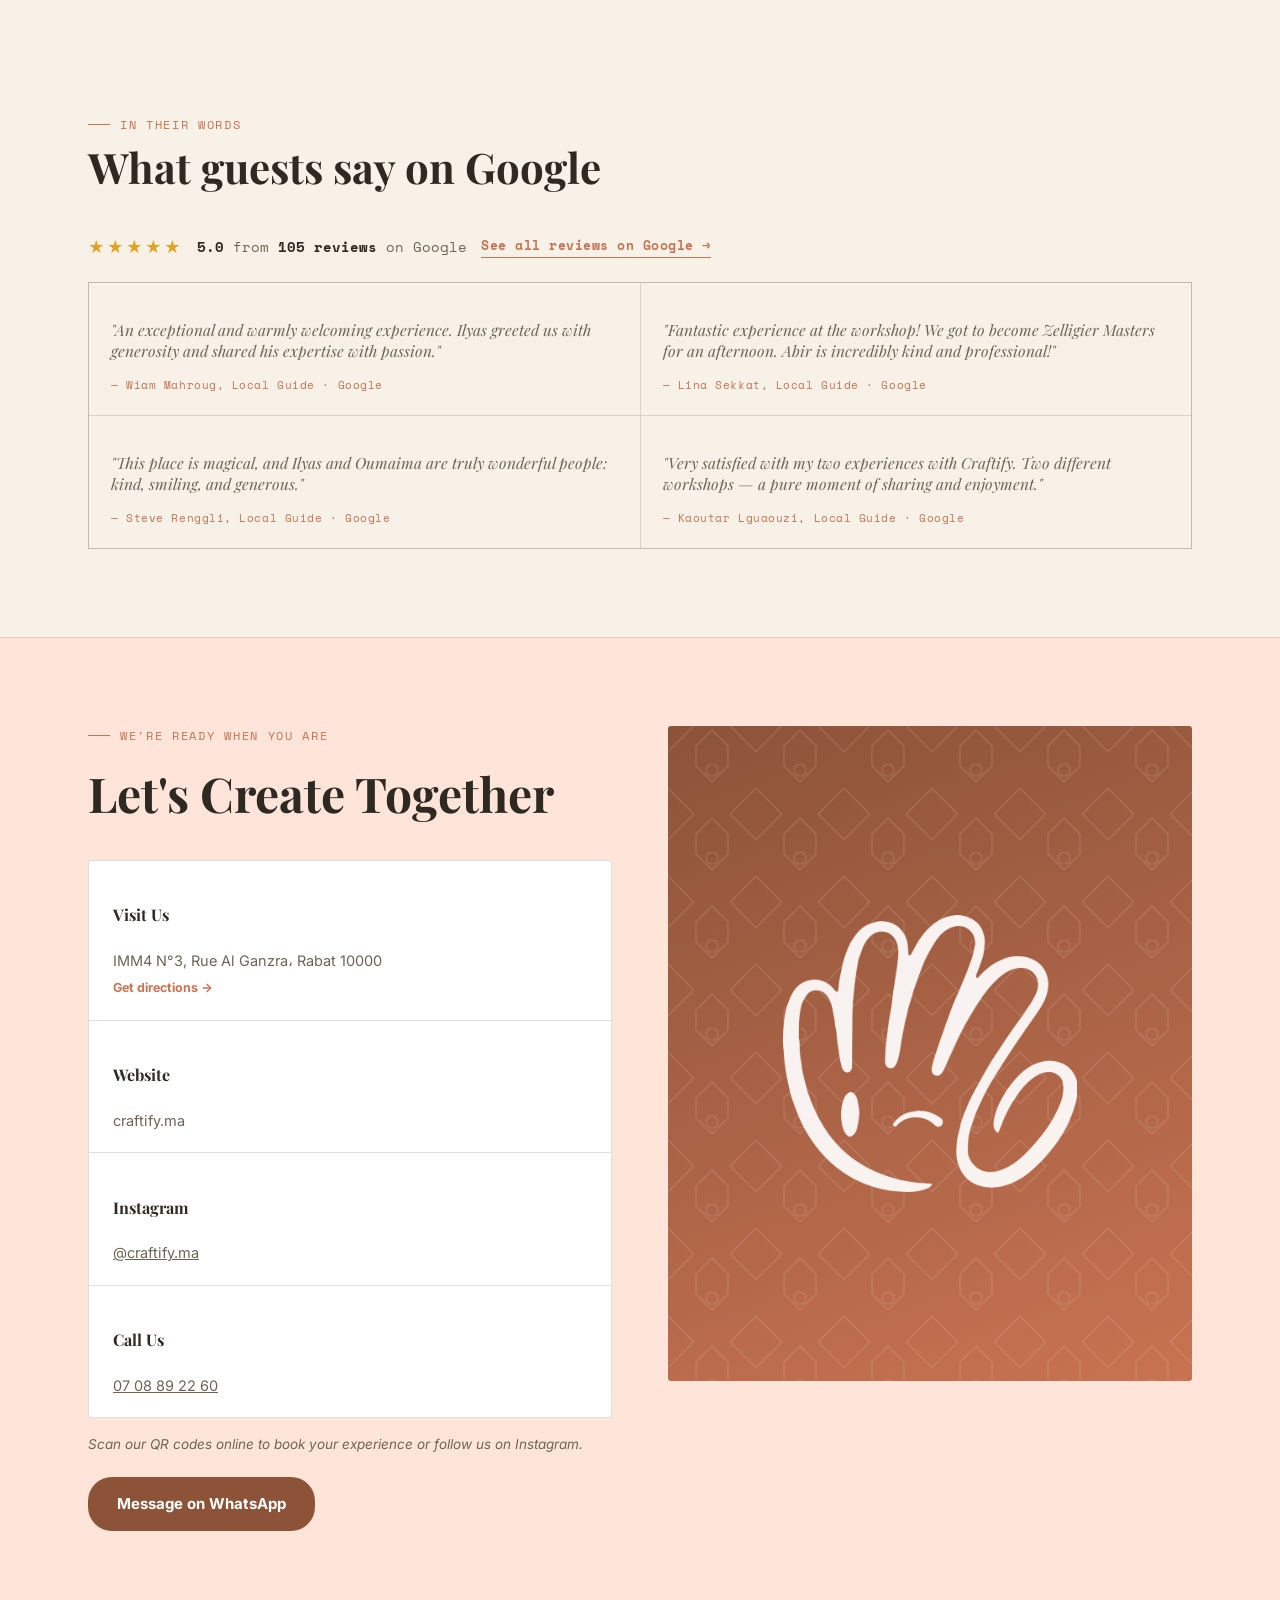
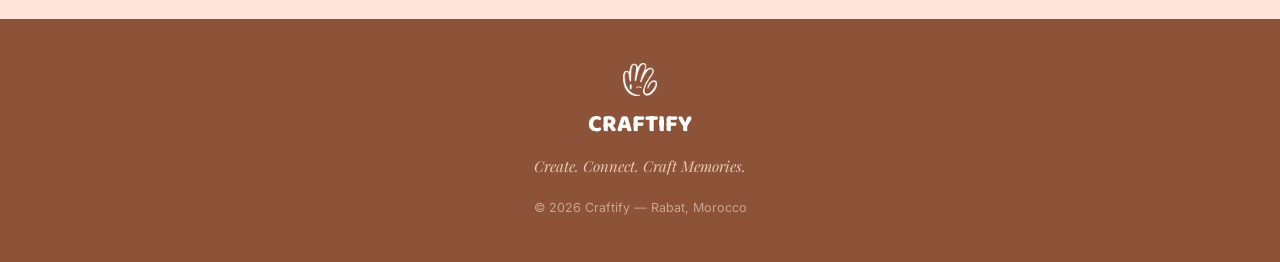
==== commit 7ff20d4f: "Move Trusted-by/partner-logos section to replace the black marquee strip Relocates the "Trusted by" " ====
--- a/index.html
+++ b/index.html
@@ -85,8 +85,20 @@
   </div>
 </section>
 
-<!-- ============ STRIP ============ -->
-<div class="strip"><div class="track" id="strip"></div></div>
+<!-- ============ CREDIBILITY STRIP ============ -->
+<section class="credibility tight">
+  <div class="wrap">
+    <span class="eyebrow" data-i18n="cred.eyebrow">Trusted by</span>
+    <div class="cred-row" style="margin-top:16px;">
+      <div class="cred-item" data-i18n="cred.item1">Ministry of Culture — heritage education collaboration</div>
+      <div class="cred-item" data-i18n="cred.item2">UM6P — student &amp; institutional workshops</div>
+      <div class="cred-item" data-i18n="cred.item3">Corporate partners across Rabat &amp; Casablanca</div>
+    </div>
+  </div>
+  <div class="partner-strip">
+    <div class="partner-track" id="partnerTrack"></div>
+  </div>
+</section>
 
 <!-- ============ PHILOSOPHY FLOW ============ -->
 <section class="flow tight">
@@ -249,21 +261,6 @@
   </div>
 </section>
 
-<!-- ============ CREDIBILITY STRIP ============ -->
-<section class="credibility tight">
-  <div class="wrap">
-    <span class="eyebrow" data-i18n="cred.eyebrow">Trusted by</span>
-    <div class="cred-row" style="margin-top:16px;">
-      <div class="cred-item" data-i18n="cred.item1">Ministry of Culture — heritage education collaboration</div>
-      <div class="cred-item" data-i18n="cred.item2">UM6P — student &amp; institutional workshops</div>
-      <div class="cred-item" data-i18n="cred.item3">Corporate partners across Rabat &amp; Casablanca</div>
-    </div>
-  </div>
-  <div class="partner-strip">
-    <div class="partner-track" id="partnerTrack"></div>
-  </div>
-</section>
-
 <!-- ============ TESTIMONIALS ============ -->
 <section>
   <div class="wrap">
@@ -319,12 +316,6 @@
     en: 'Craftify — Create. Connect. Craft Memories.',
     fr: 'Craftify — Créez. Connectez. Façonnez des souvenirs.',
     ar: 'Craftify — اصنع. تواصل. اصنع الذكريات.'
-  };
-
-  const stripItems = {
-    en: ['B2C WORKSHOPS','KIDS PROGRAMS','SCHOOL PARTNERSHIPS','CORPORATE EXPERIENCES','MINISTRY OF CULTURE COLLABORATION','UM6P PROJECTS'],
-    fr: ['ATELIERS GRAND PUBLIC','PROGRAMMES ENFANTS','PARTENARIATS SCOLAIRES','EXPÉRIENCES ENTREPRISES','COLLABORATION AVEC LE MINISTÈRE DE LA CULTURE','PROJETS UM6P'],
-    ar: ['ورشات للجمهور','برامج الأطفال','شراكات مدرسية','تجارب الشركات','تعاون مع وزارة الثقافة','مشاريع UM6P']
   };
 
   const translations = {
@@ -492,8 +483,6 @@
     }
   };
 
-  const stripEl = document.getElementById('strip');
-
   const partnerLogos = [
     ['images/logos/royaume_maroc.png', "Royaume du Maroc — Ministère de la Culture"],
     ['images/logos/um6p.png', "UM6P — University Mohammed VI Polytechnic"],
@@ -535,9 +524,6 @@
       if(translations[lang][key] !== undefined) el.innerHTML = translations[lang][key];
     });
 
-    const doubled = [...stripItems[lang], ...stripItems[lang], ...stripItems[lang]];
-    stripEl.innerHTML = doubled.map(t => `<span>${t}</span>`).join('<span>&nbsp;&nbsp;·&nbsp;&nbsp;</span>');
-
     document.querySelectorAll('.lang-btn').forEach(b => b.classList.toggle('active', b.dataset.lang === lang));
     localStorage.setItem('craftify_lang', lang);
   }
--- a/style.css
+++ b/style.css
@@ -89,12 +89,6 @@
   .hero .btn-ghost{color:#fff; border-color:rgba(255,255,255,0.85);}
   .hero .btn-ghost:hover{background:#fff; color:var(--espresso);}
   @media (prefers-reduced-motion: reduce){.hero-logo{opacity:1; transform:none; animation:none;}}
-
-  /* ---------- STRIP (marquee) ---------- */
-  .strip{border-bottom:1px solid var(--line); background:var(--ink); color:var(--ivory); padding:14px 0; overflow:hidden;}
-  .strip .track{display:flex; gap:14px; white-space:nowrap; font-family:'Space Mono', monospace; font-size:12px; letter-spacing:0.1em; text-transform:uppercase; animation:scrollTrack 30s linear infinite; width:max-content;}
-  @keyframes scrollTrack{from{transform:translateX(0);} to{transform:translateX(-50%);}}
-  .strip .track span{opacity:0.85;}
 
   /* ---------- SECTION SHARED ---------- */
   section{padding:88px 0; position:relative;}
@@ -284,7 +278,6 @@
   }
   [dir="rtl"] .quote{font-style:normal;}
   [dir="rtl"] .eyebrow{letter-spacing:0;}
-  [dir="rtl"] .strip .track{letter-spacing:0;}
 
   /* ---------- RESPONSIVE ---------- */
   @media (max-width: 980px){
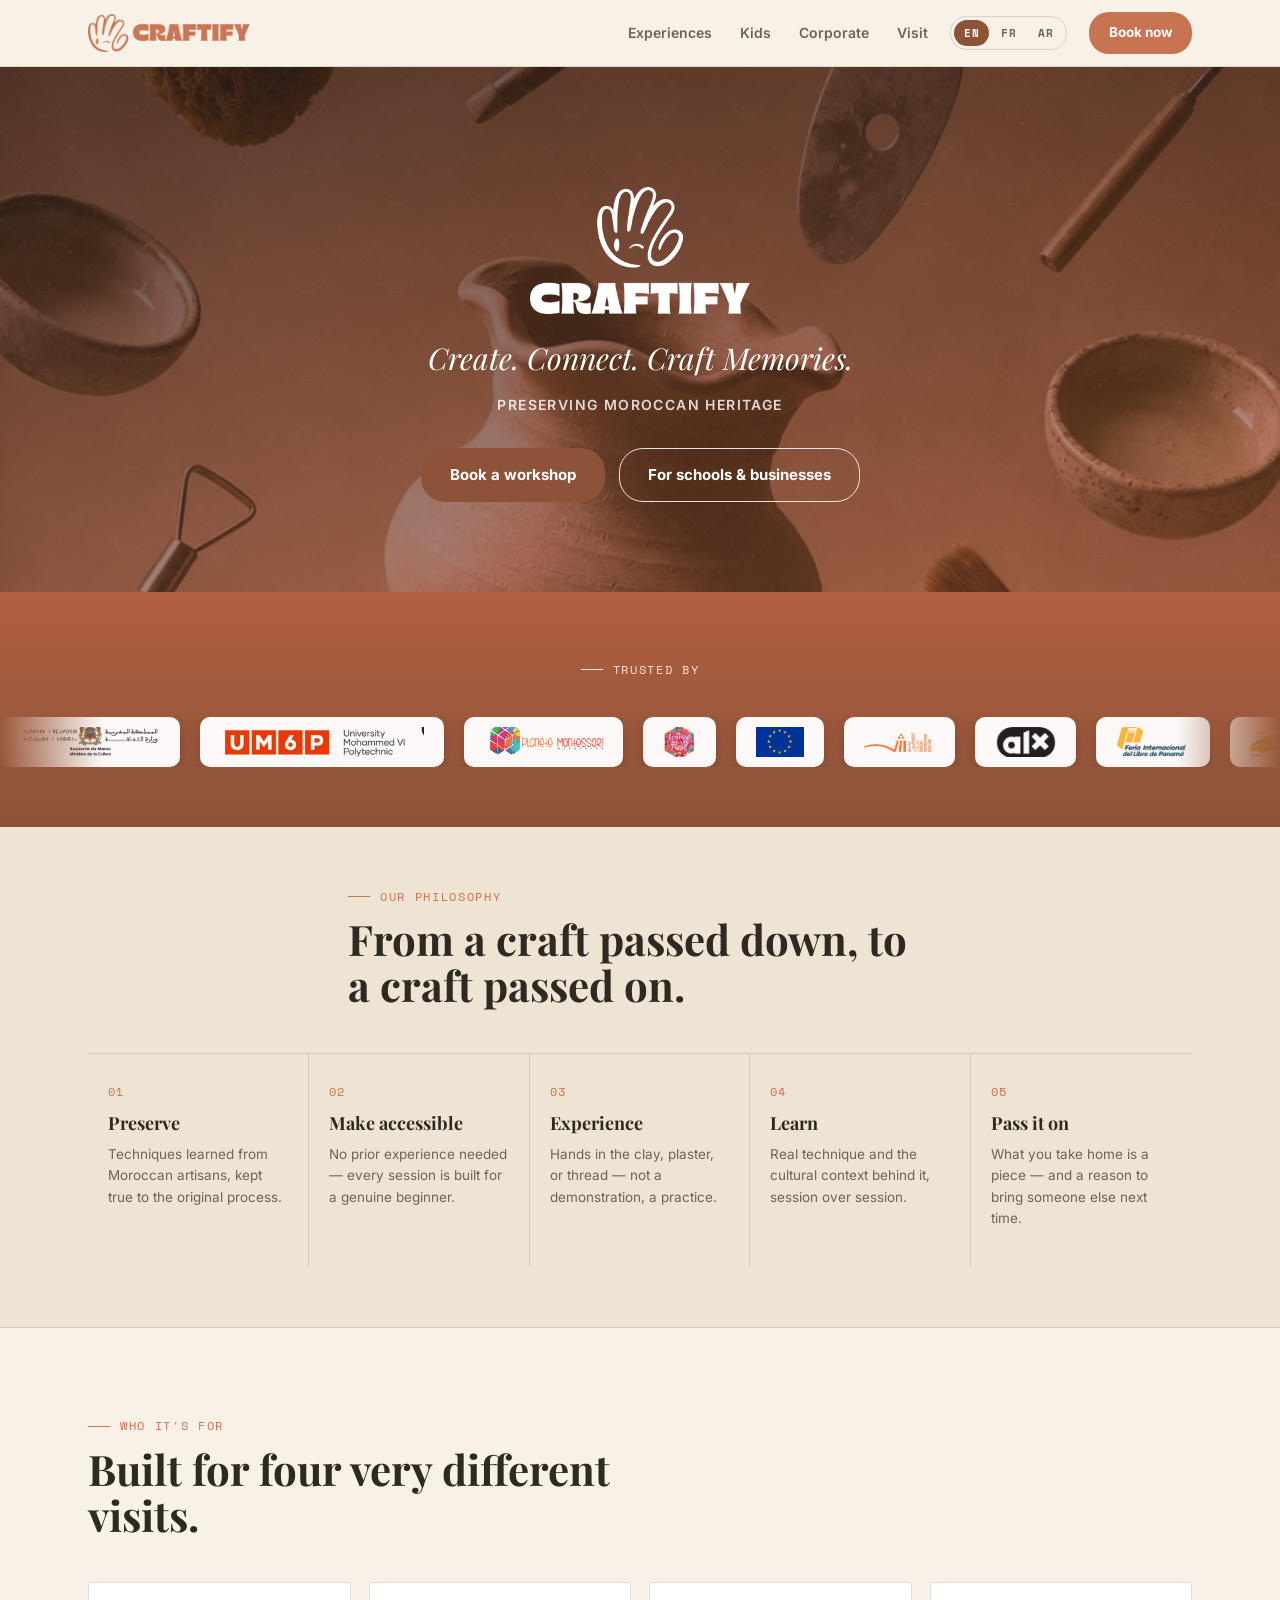
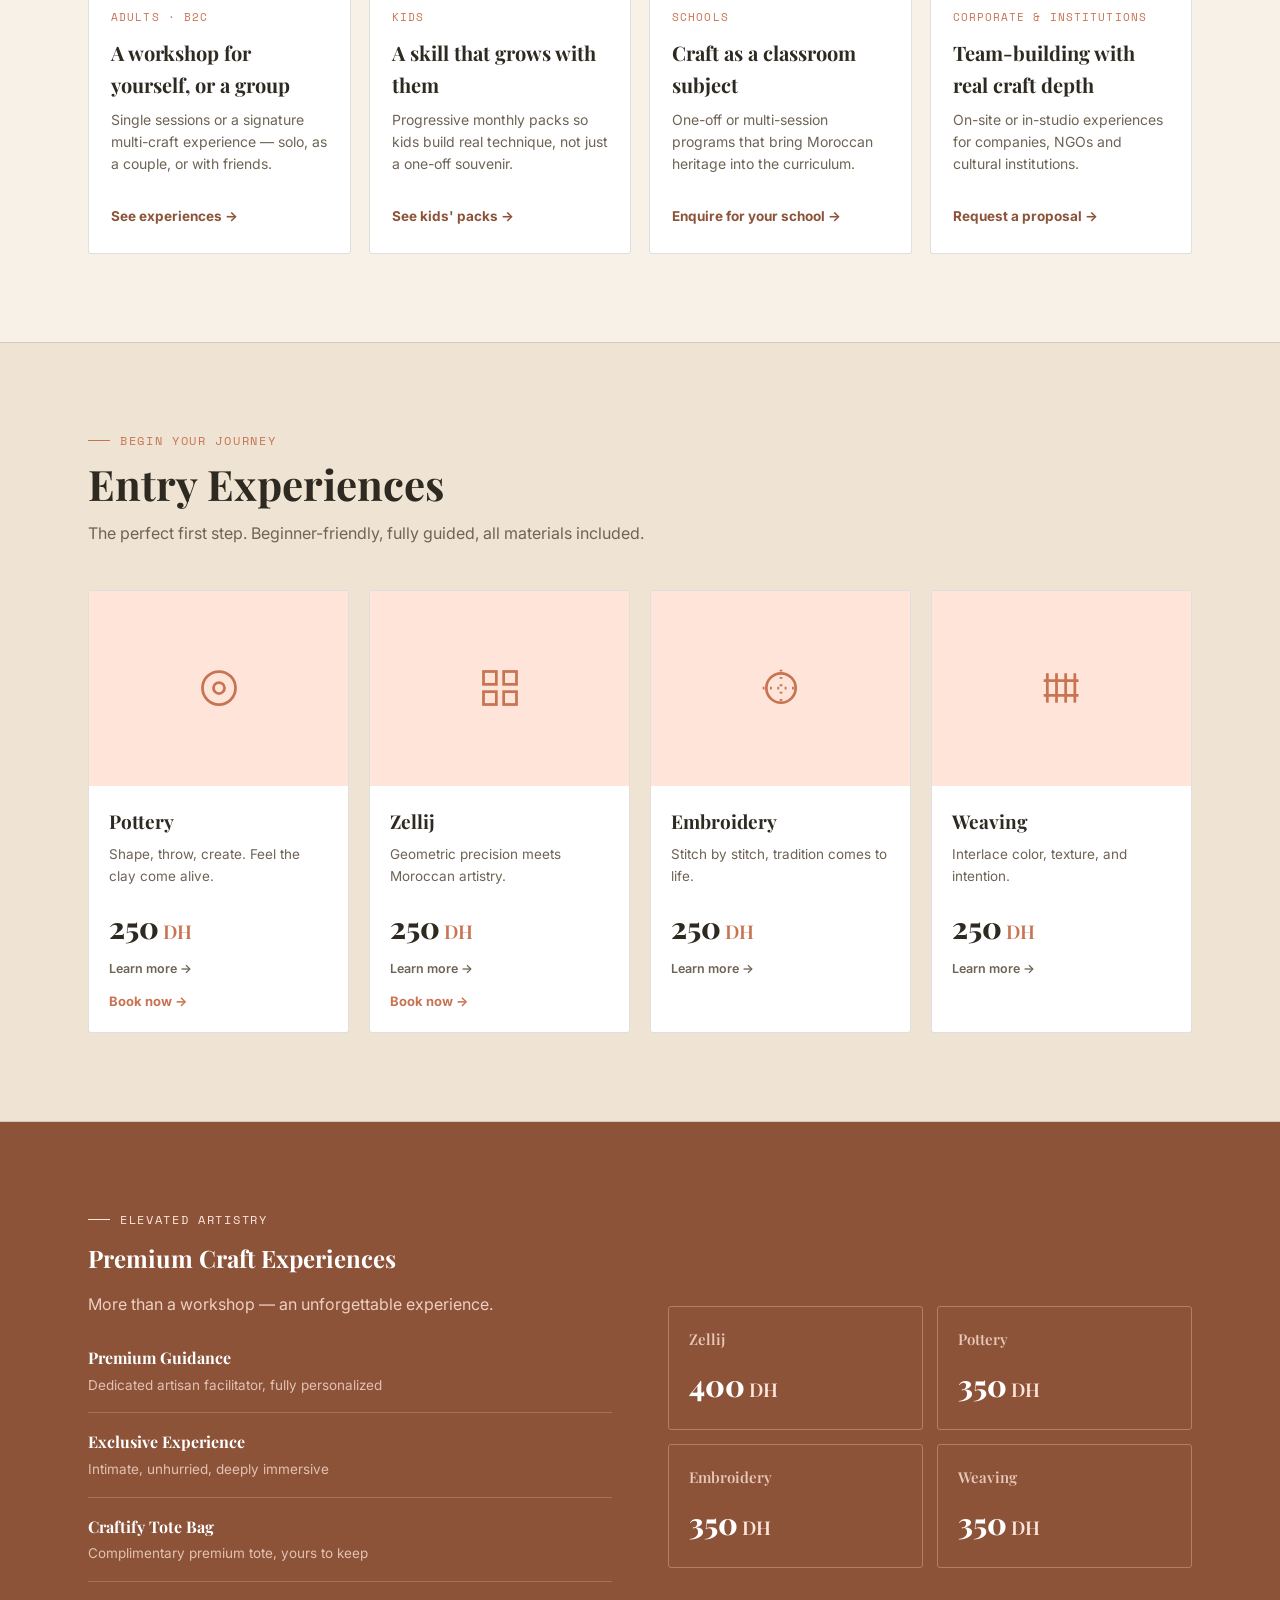
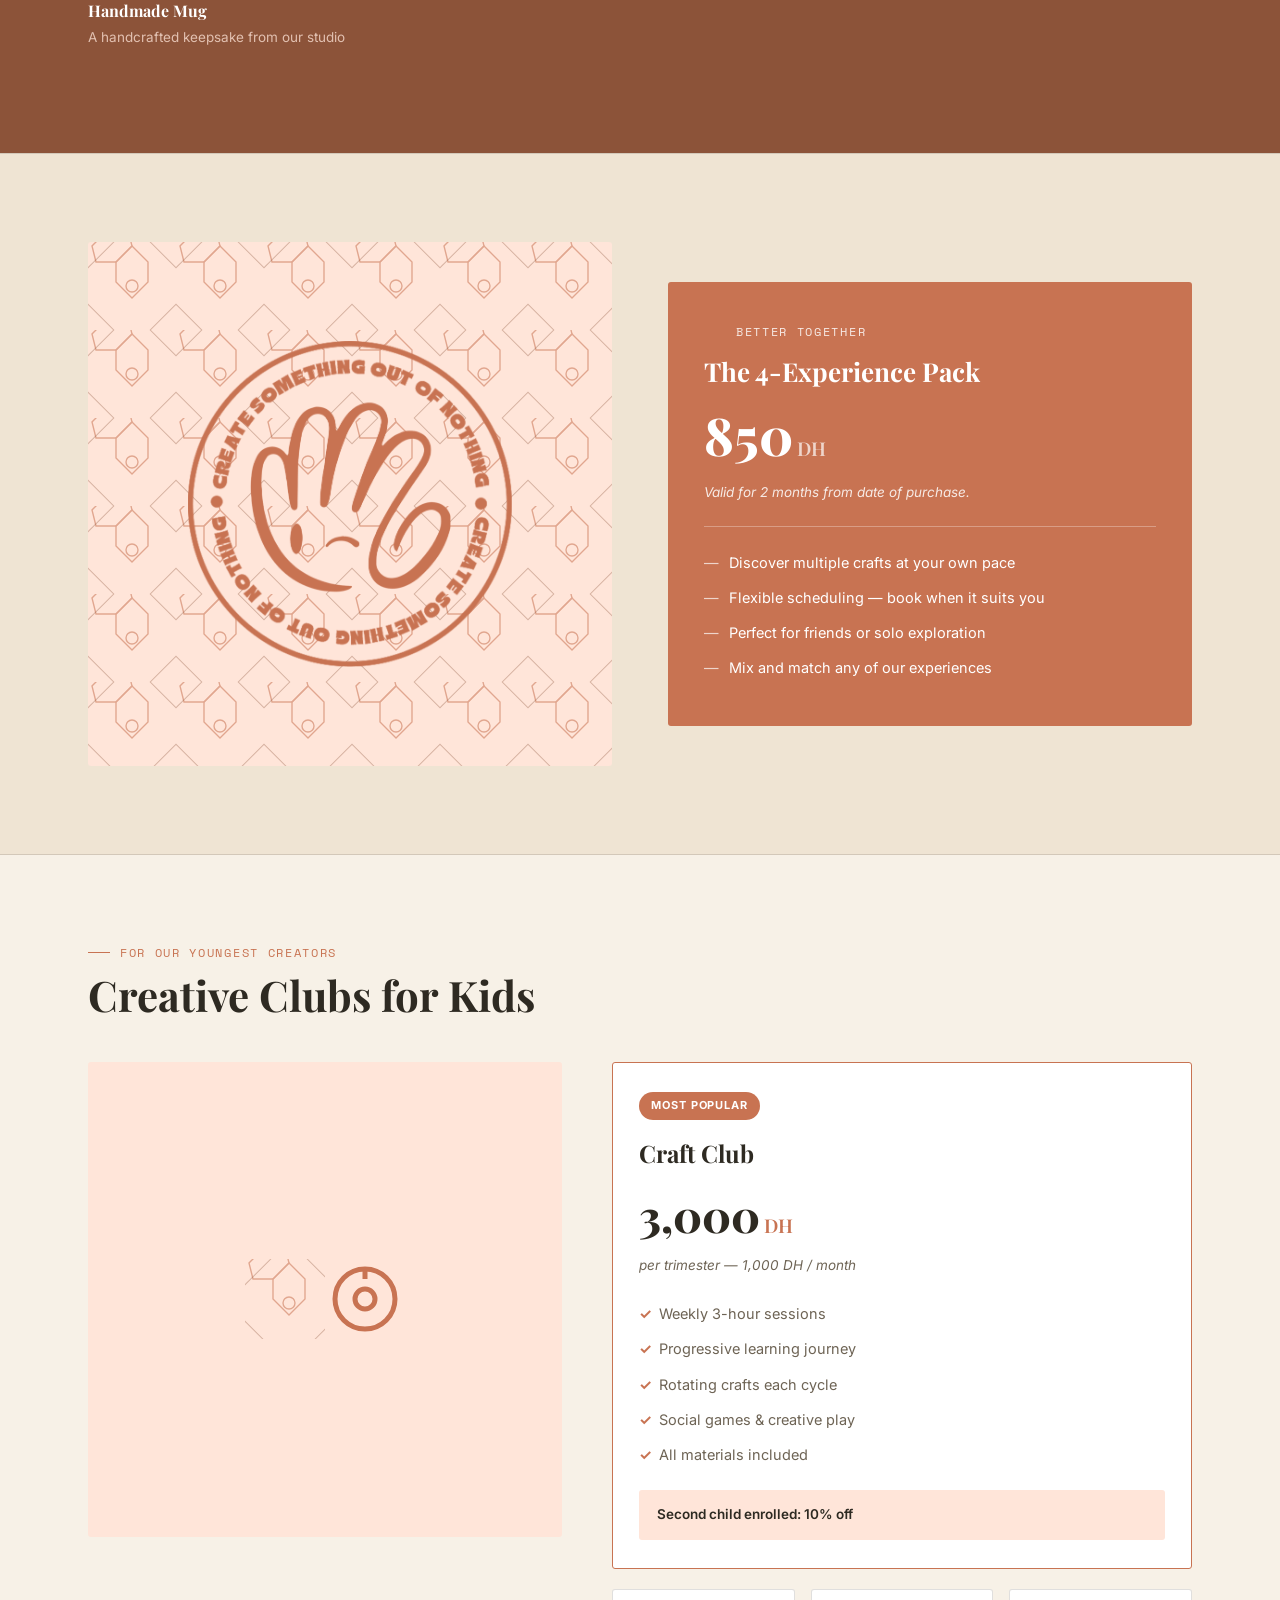
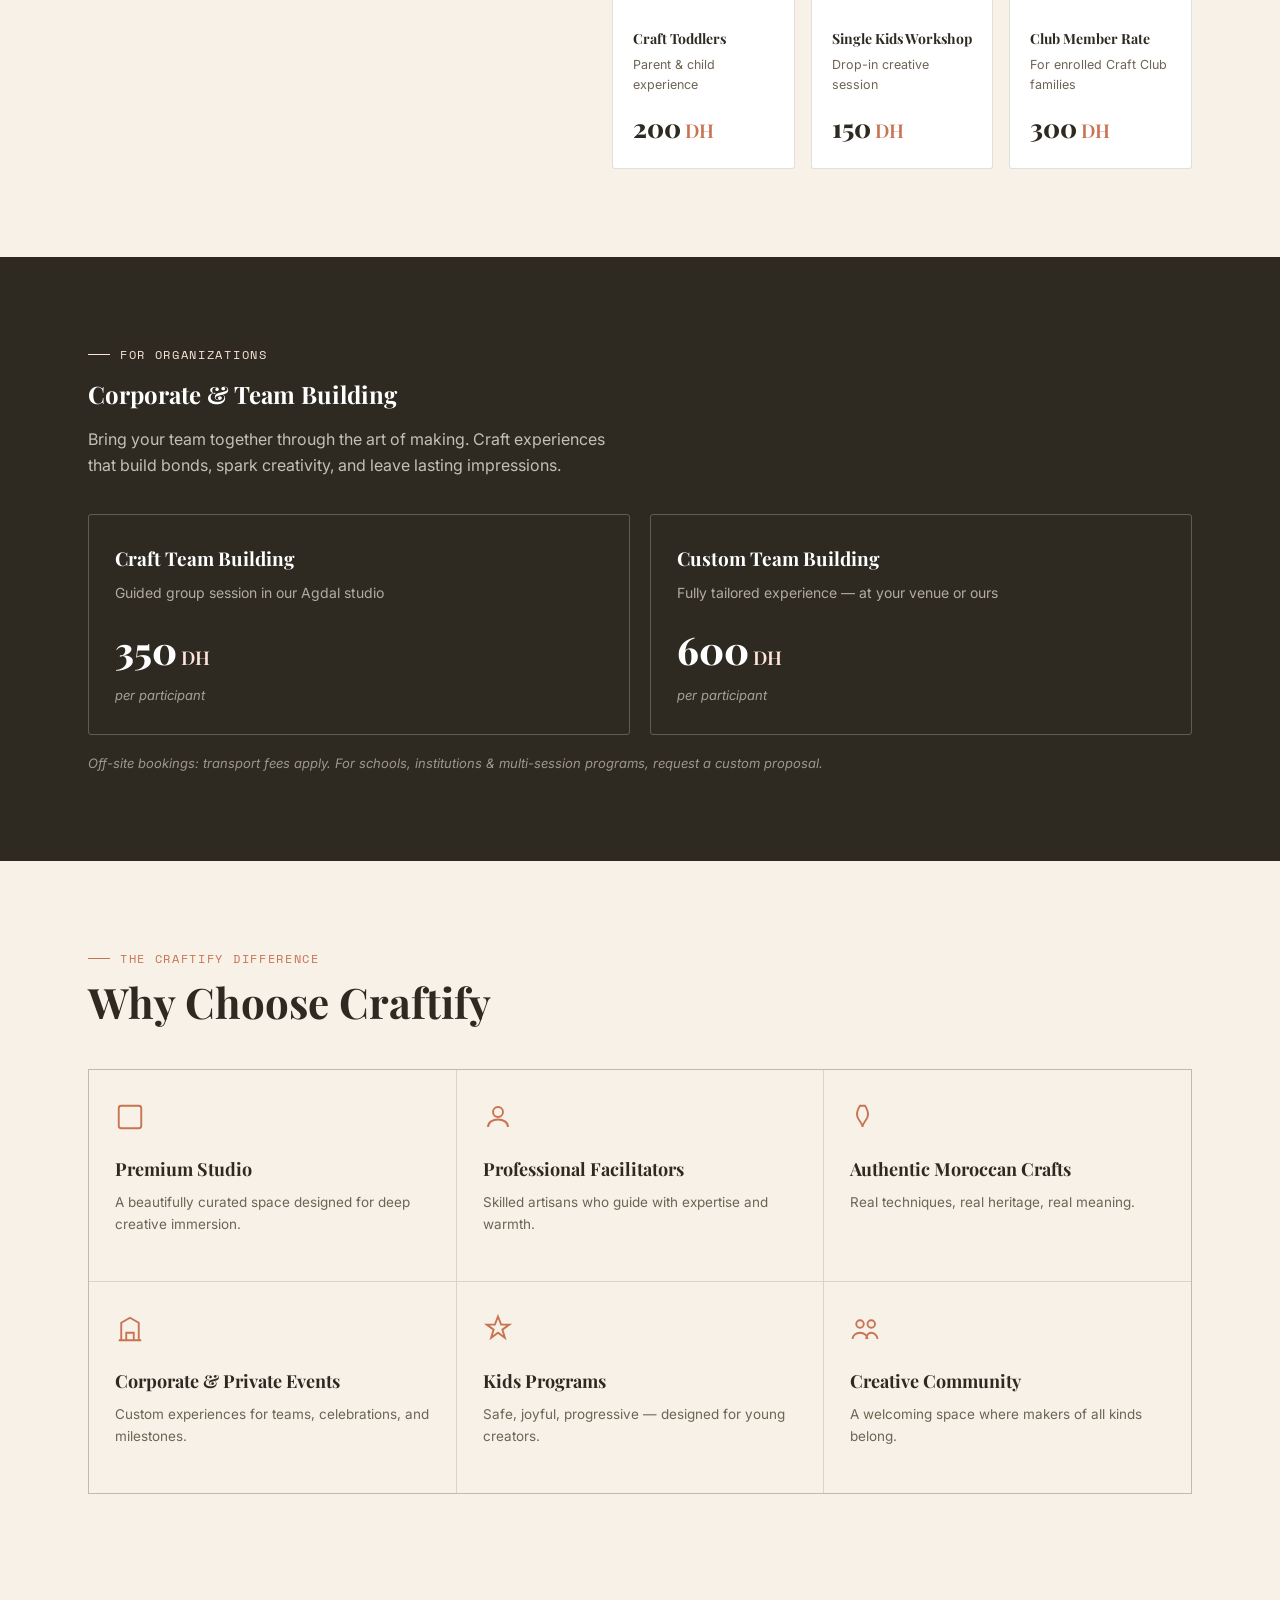
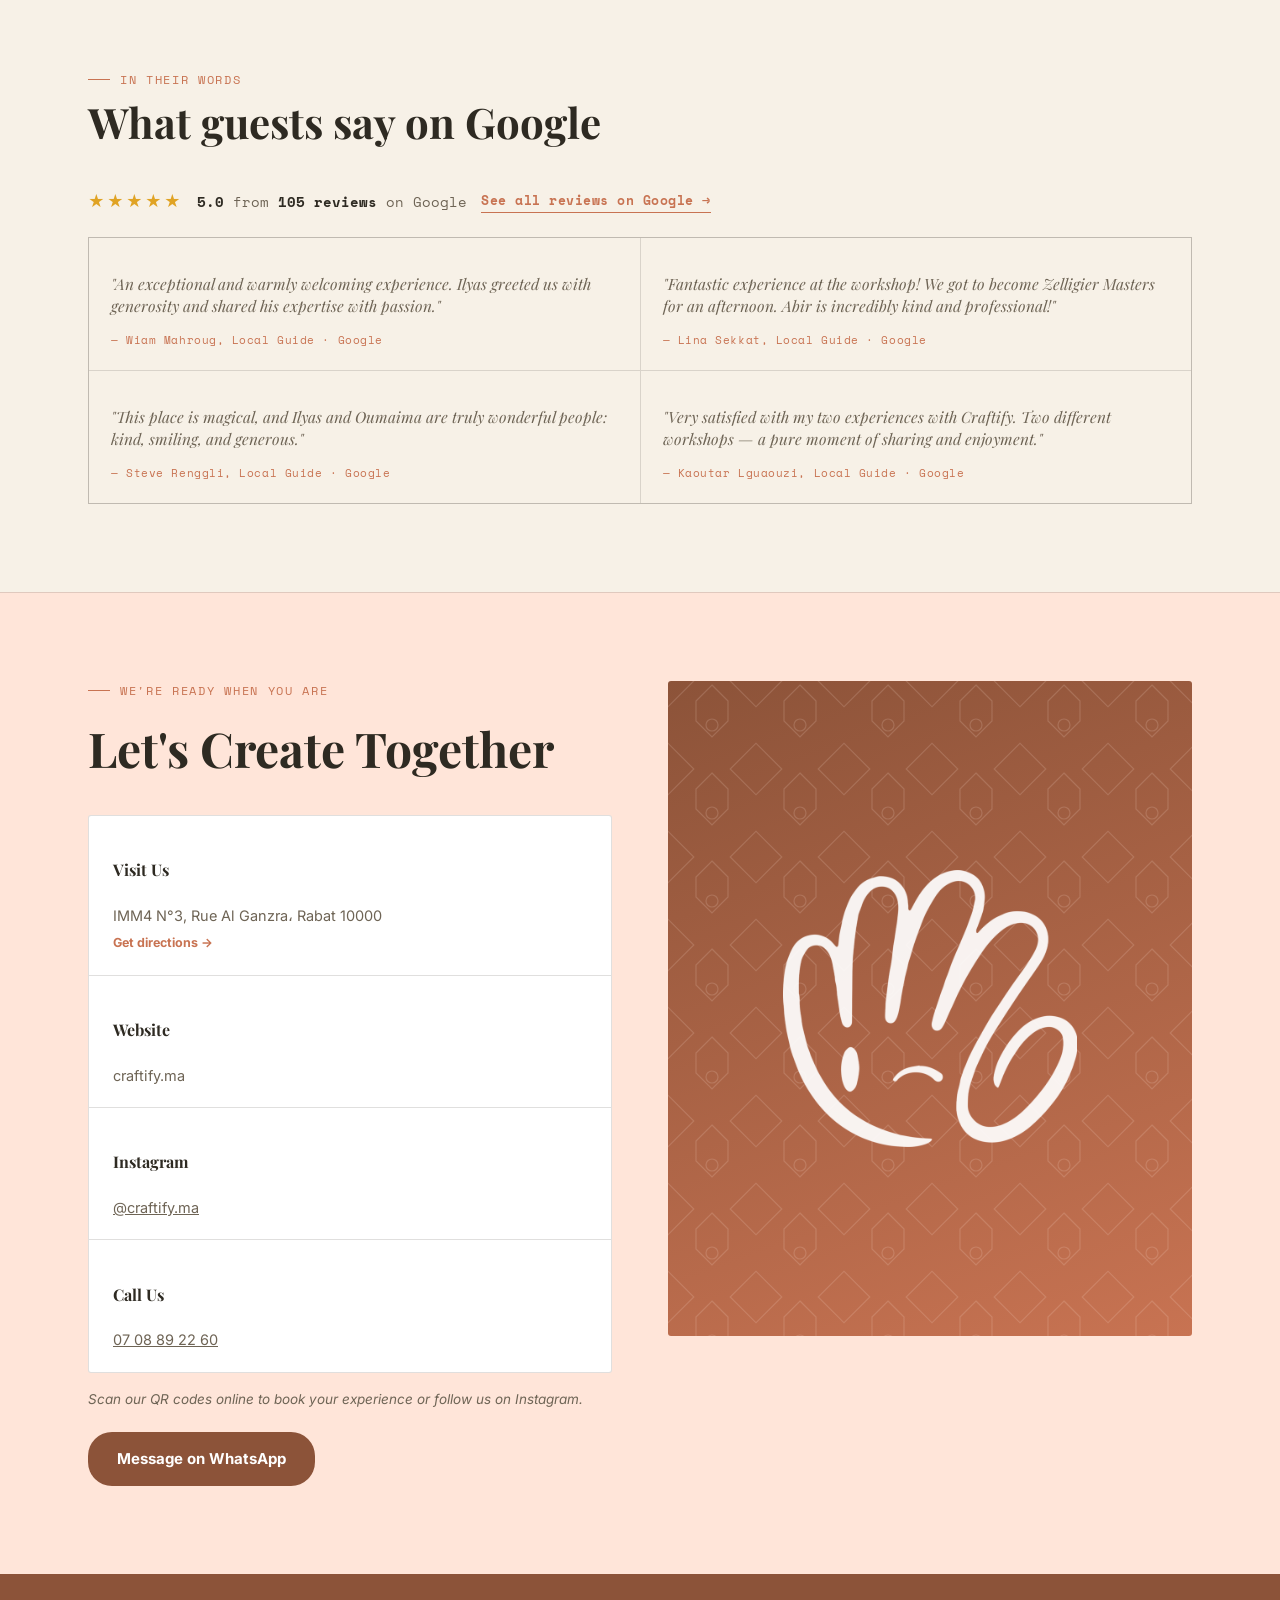
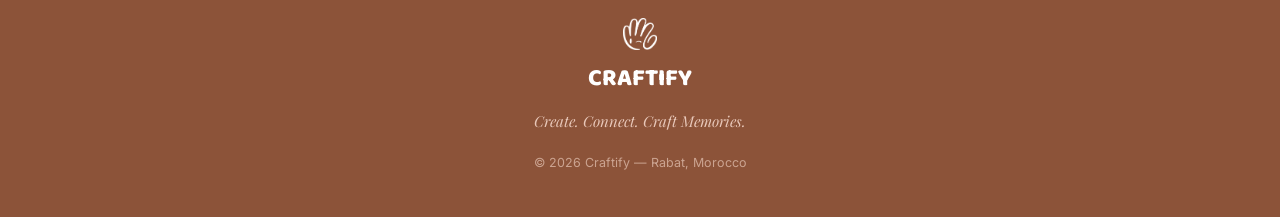
==== commit 40160e18: "Blend Trusted-by section into hero and simplify to logos only Removes the institution description te" ====
--- a/index.html
+++ b/index.html
@@ -88,12 +88,7 @@
 <!-- ============ CREDIBILITY STRIP ============ -->
 <section class="credibility tight">
   <div class="wrap">
-    <span class="eyebrow" data-i18n="cred.eyebrow">Trusted by</span>
-    <div class="cred-row" style="margin-top:16px;">
-      <div class="cred-item" data-i18n="cred.item1">Ministry of Culture — heritage education collaboration</div>
-      <div class="cred-item" data-i18n="cred.item2">UM6P — student &amp; institutional workshops</div>
-      <div class="cred-item" data-i18n="cred.item3">Corporate partners across Rabat &amp; Casablanca</div>
-    </div>
+    <span class="eyebrow on-dark" data-i18n="cred.eyebrow">Trusted by</span>
   </div>
   <div class="partner-strip">
     <div class="partner-track" id="partnerTrack"></div>
@@ -362,7 +357,7 @@
       'why.card4.title':'Corporate & Private Events','why.card4.desc':'Custom experiences for teams, celebrations, and milestones.',
       'why.card5.title':'Kids Programs','why.card5.desc':'Safe, joyful, progressive — designed for young creators.',
       'why.card6.title':'Creative Community','why.card6.desc':'A welcoming space where makers of all kinds belong.',
-      'cred.eyebrow':'Trusted by','cred.item1':'Ministry of Culture — heritage education collaboration','cred.item2':'UM6P — student & institutional workshops','cred.item3':'Corporate partners across Rabat & Casablanca',
+      'cred.eyebrow':'Trusted by',
       'testimonials.eyebrow':'In their words','testimonials.title':'What guests say on Google','testimonials.summary':'<b>5.0</b> from <b>105 reviews</b> on Google','testimonials.link':'See all reviews on Google →','testimonials.localGuide':'Local Guide',
       'testimonials.quote1':'"An exceptional and warmly welcoming experience. Ilyas greeted us with generosity and shared his expertise with passion."',
       'testimonials.quote2':'"Fantastic experience at the workshop! We got to become Zelligier Masters for an afternoon. Abir is incredibly kind and professional!"',
@@ -416,7 +411,7 @@
       'why.card4.title':'Événements entreprises & privés','why.card4.desc':'Des expériences sur mesure pour les équipes, célébrations et grandes occasions.',
       'why.card5.title':'Programmes enfants','why.card5.desc':'Sûrs, joyeux, progressifs — conçus pour les jeunes créateurs.',
       'why.card6.title':'Communauté créative','why.card6.desc':'Un espace accueillant où tous les créateurs ont leur place.',
-      'cred.eyebrow':'Ils nous font confiance','cred.item1':'Ministère de la Culture — collaboration en éducation patrimoniale','cred.item2':'UM6P — ateliers étudiants & institutionnels','cred.item3':'Partenaires entreprises à Rabat & Casablanca',
+      'cred.eyebrow':'Ils nous font confiance',
       'testimonials.eyebrow':'Dans leurs mots','testimonials.title':'Ce que disent nos visiteurs sur Google','testimonials.summary':'<b>5.0</b> sur <b>105 avis</b> Google','testimonials.link':'Voir tous les avis sur Google →','testimonials.localGuide':'Guide Local',
       'testimonials.quote1':"« Une expérience exceptionnelle et chaleureusement accueillante. Ilyas nous a reçus avec générosité et a partagé son expertise avec passion. »",
       'testimonials.quote2':'« Expérience fantastique à l’atelier ! Nous sommes devenus « maîtres zelligiers » le temps d’un après-midi. Abir est incroyablement gentille et professionnelle ! »',
@@ -470,7 +465,7 @@
       'why.card4.title':'فعاليات خاصة وللشركات','why.card4.desc':'تجارب مخصصة للفرق والاحتفالات والمناسبات المهمة.',
       'why.card5.title':'برامج الأطفال','why.card5.desc':'آمنة وممتعة وتدريجية — مصممة خصيصًا للمبدعين الصغار.',
       'why.card6.title':'مجتمع إبداعي','why.card6.desc':'مساحة ترحيبية يجد فيها كل صانع مكانه.',
-      'cred.eyebrow':'يثقون بنا','cred.item1':'وزارة الثقافة — تعاون في مجال التربية على التراث','cred.item2':'الجامعة الدولية UM6P — ورشات للطلبة والمؤسسات','cred.item3':'شركاء من الشركات في الرباط والدار البيضاء',
+      'cred.eyebrow':'يثقون بنا',
       'testimonials.eyebrow':'بكلماتهم','testimonials.title':'ماذا يقول ضيوفنا على غوغل','testimonials.summary':'<b>5.0</b> من <b>105 تقييم</b> على غوغل','testimonials.link':'عرض جميع التقييمات على غوغل ←','testimonials.localGuide':'مرشد محلي',
       'testimonials.quote1':'«تجربة استثنائية وحفاوة استقبال حقيقية. استقبلنا إلياس بكرم وشاركنا خبرته بشغف.»',
       'testimonials.quote2':'«تجربة رائعة في الورشة! أصبحنا لبعض الوقت "أساتذة الزليج". عبير لطيفة ومحترفة بشكل لا يصدق!»',
@@ -505,7 +500,7 @@
   ];
   const partnerTrackEl = document.getElementById('partnerTrack');
   if (partnerTrackEl) {
-    const logosHtml = partnerLogos.map(([src, alt]) => `<img src="${src}" alt="${alt}">`).join('');
+    const logosHtml = partnerLogos.map(([src, alt]) => `<div class="partner-chip"><img src="${src}" alt="${alt}"></div>`).join('');
     partnerTrackEl.innerHTML = logosHtml + logosHtml;
   }
 
--- a/style.css
+++ b/style.css
@@ -51,7 +51,7 @@
   .menu-toggle svg{width:24px; height:24px; color:var(--ink);}
 
   /* ---------- HERO ---------- */
-  .hero{position:relative; overflow:hidden; padding:120px 0 90px; border-bottom:1px solid var(--line); background:#3a2418;}
+  .hero{position:relative; overflow:hidden; padding:120px 0 90px; background:#3a2418;}
   .hero-bg{
     position:absolute; inset:-24px; z-index:0;
     background:url('images/hero-cover.jpg') center 32%/cover no-repeat;
@@ -198,13 +198,17 @@
   .why-card h3{font-size:18px;} .why-card p{font-size:13.5px; color:var(--ink-soft); margin-top:8px;}
 
   /* ---------- CREDIBILITY STRIP ---------- */
-  .credibility{border-bottom:1px solid var(--line);}
-  .cred-row{display:flex; justify-content:space-between; flex-wrap:wrap; gap:20px;}
-  .cred-item{font-family:'Playfair Display', serif; font-size:16px; font-style:italic; color:var(--ink-soft); flex:1; min-width:220px;}
-  .partner-strip{margin-top:34px; overflow:hidden; -webkit-mask-image:linear-gradient(90deg, transparent, #000 8%, #000 92%, transparent); mask-image:linear-gradient(90deg, transparent, #000 8%, #000 92%, transparent);}
-  .partner-track{display:flex; align-items:center; gap:56px; width:max-content; animation:partnerScroll 48s linear infinite;}
-  .partner-track img{height:38px; width:auto; opacity:0.82; filter:grayscale(0.15); transition:opacity 0.2s, filter 0.2s;}
-  .partner-track img:hover{opacity:1; filter:grayscale(0);}
+  .credibility{
+    padding:64px 0 60px;
+    background:linear-gradient(180deg, var(--terracotta-deep) 0%, var(--espresso) 100%);
+  }
+  .credibility .wrap{text-align:center;}
+  .credibility .eyebrow{display:inline-flex; margin-left:auto; margin-right:auto;}
+  .partner-strip{margin-top:28px; overflow:hidden; -webkit-mask-image:linear-gradient(90deg, transparent, #000 8%, #000 92%, transparent); mask-image:linear-gradient(90deg, transparent, #000 8%, #000 92%, transparent);}
+  .partner-track{display:flex; align-items:center; gap:20px; width:max-content; animation:partnerScroll 48s linear infinite;}
+  .partner-chip{background:rgba(255,255,255,0.96); border-radius:10px; padding:10px 20px; display:flex; align-items:center; box-shadow:0 4px 14px rgba(20,10,5,0.18); transition:transform 0.2s, box-shadow 0.2s;}
+  .partner-chip:hover{transform:translateY(-2px); box-shadow:0 8px 18px rgba(20,10,5,0.25);}
+  .partner-chip img{height:30px; width:auto; display:block;}
   @keyframes partnerScroll{from{transform:translateX(0);} to{transform:translateX(-50%);}}
 
   /* ---------- TESTIMONIALS ---------- */
@@ -304,5 +308,4 @@
     .flow-row{grid-template-columns:1fr;}
     .premium-prices{grid-template-columns:1fr;}
     .info-grid{grid-template-columns:1fr;}
-    .cred-row{flex-direction:column;}
-  }
+  }
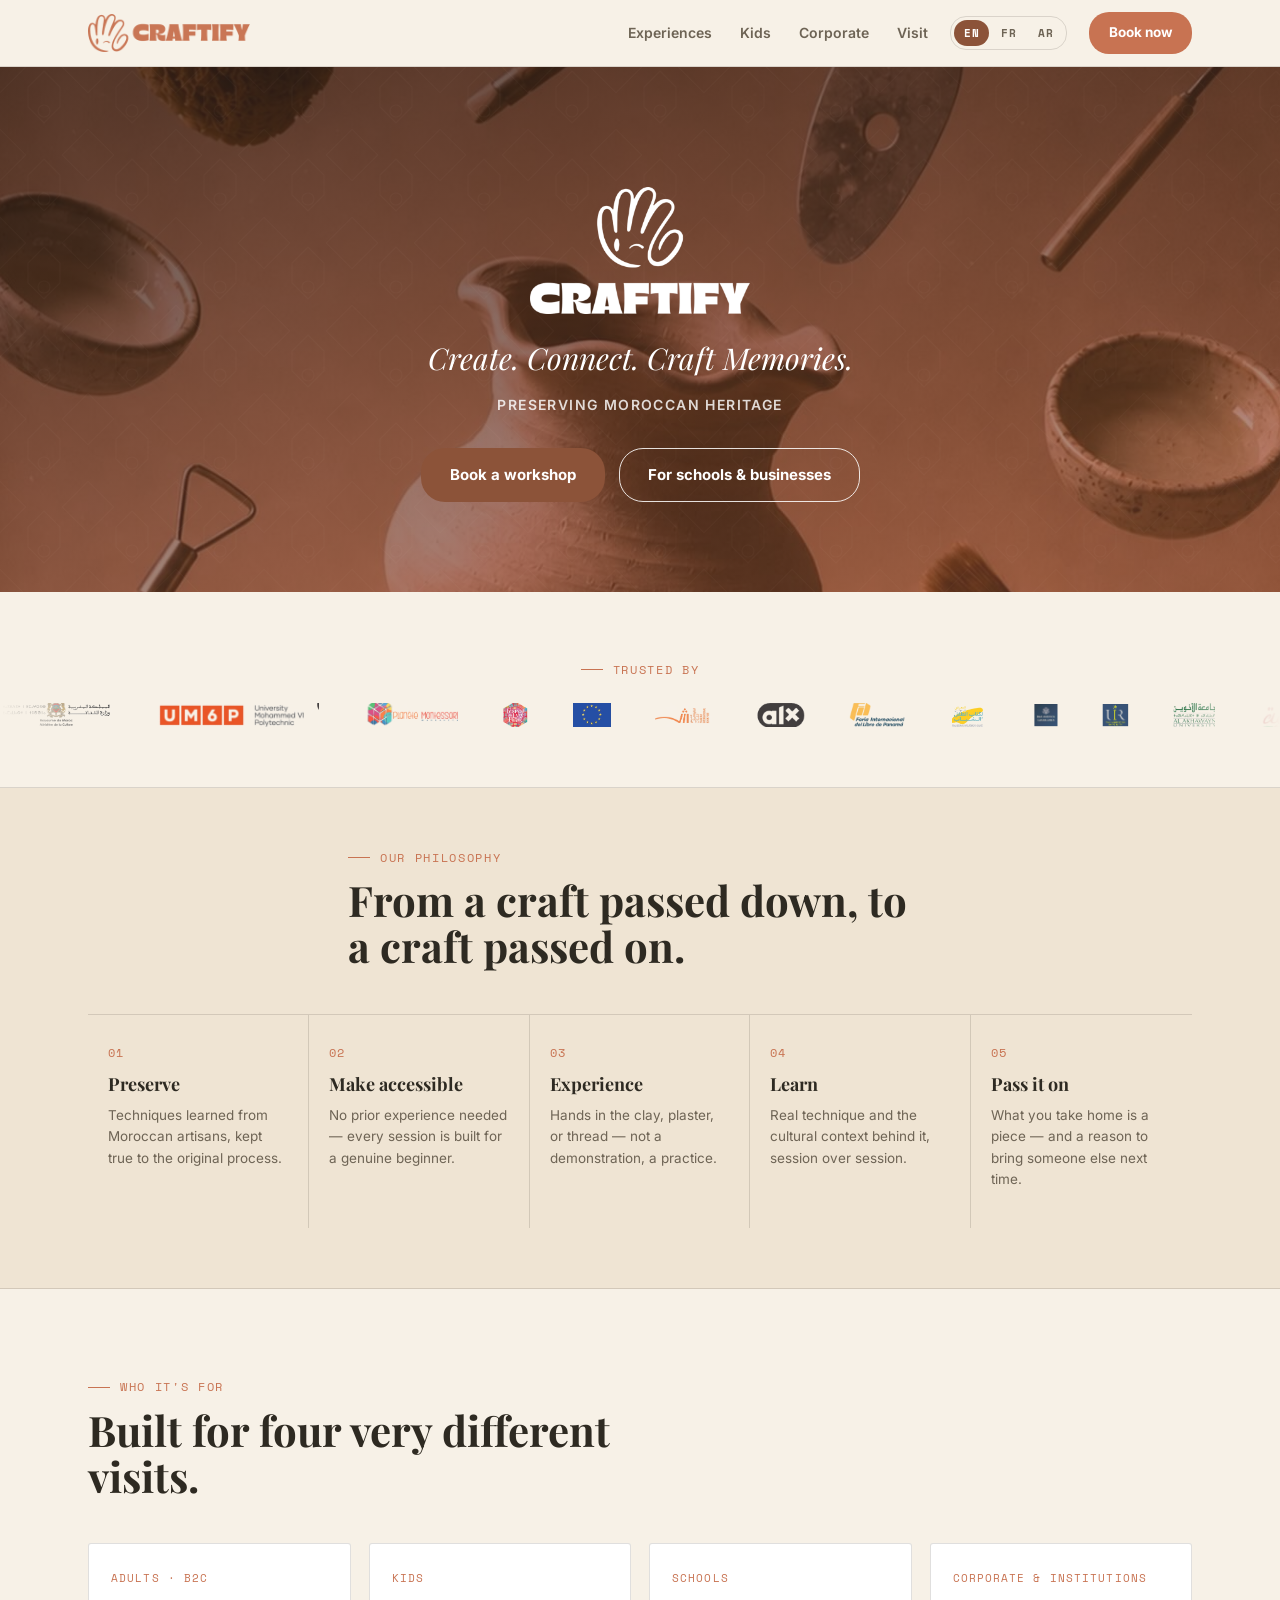
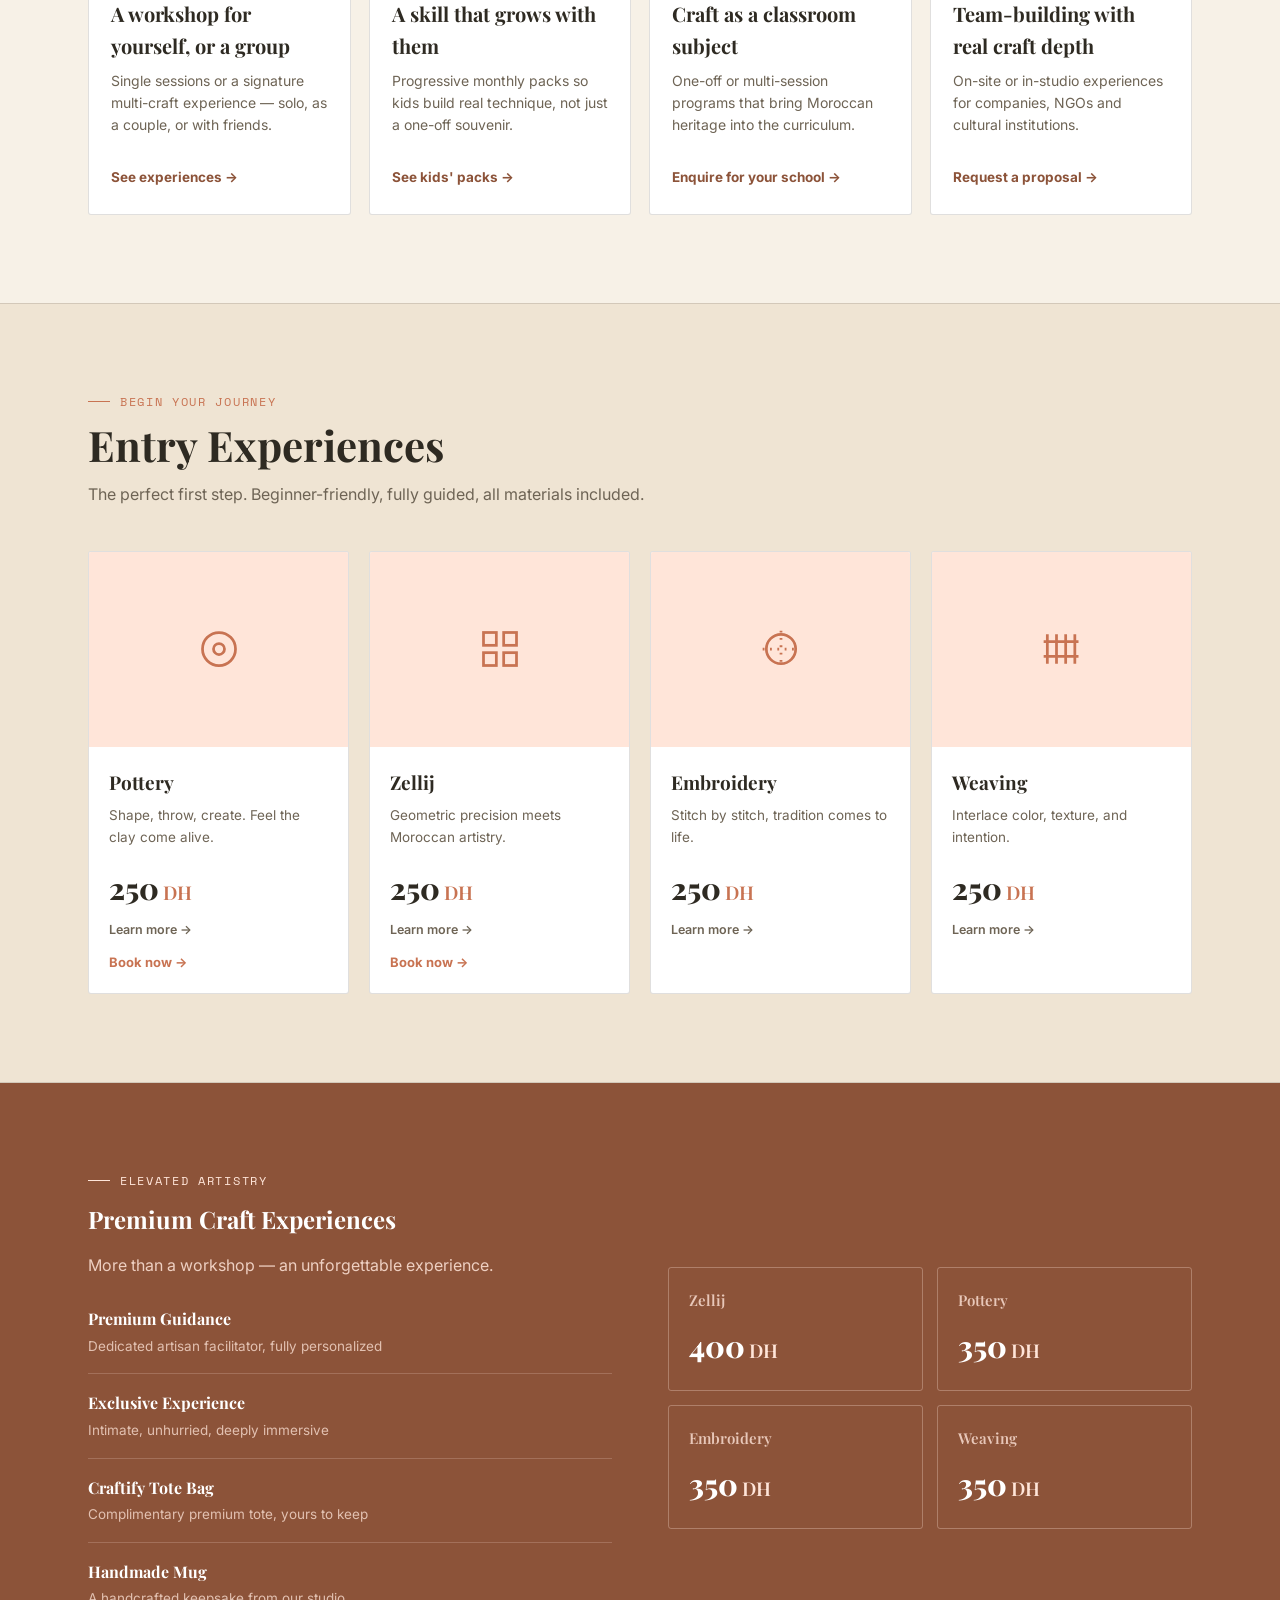
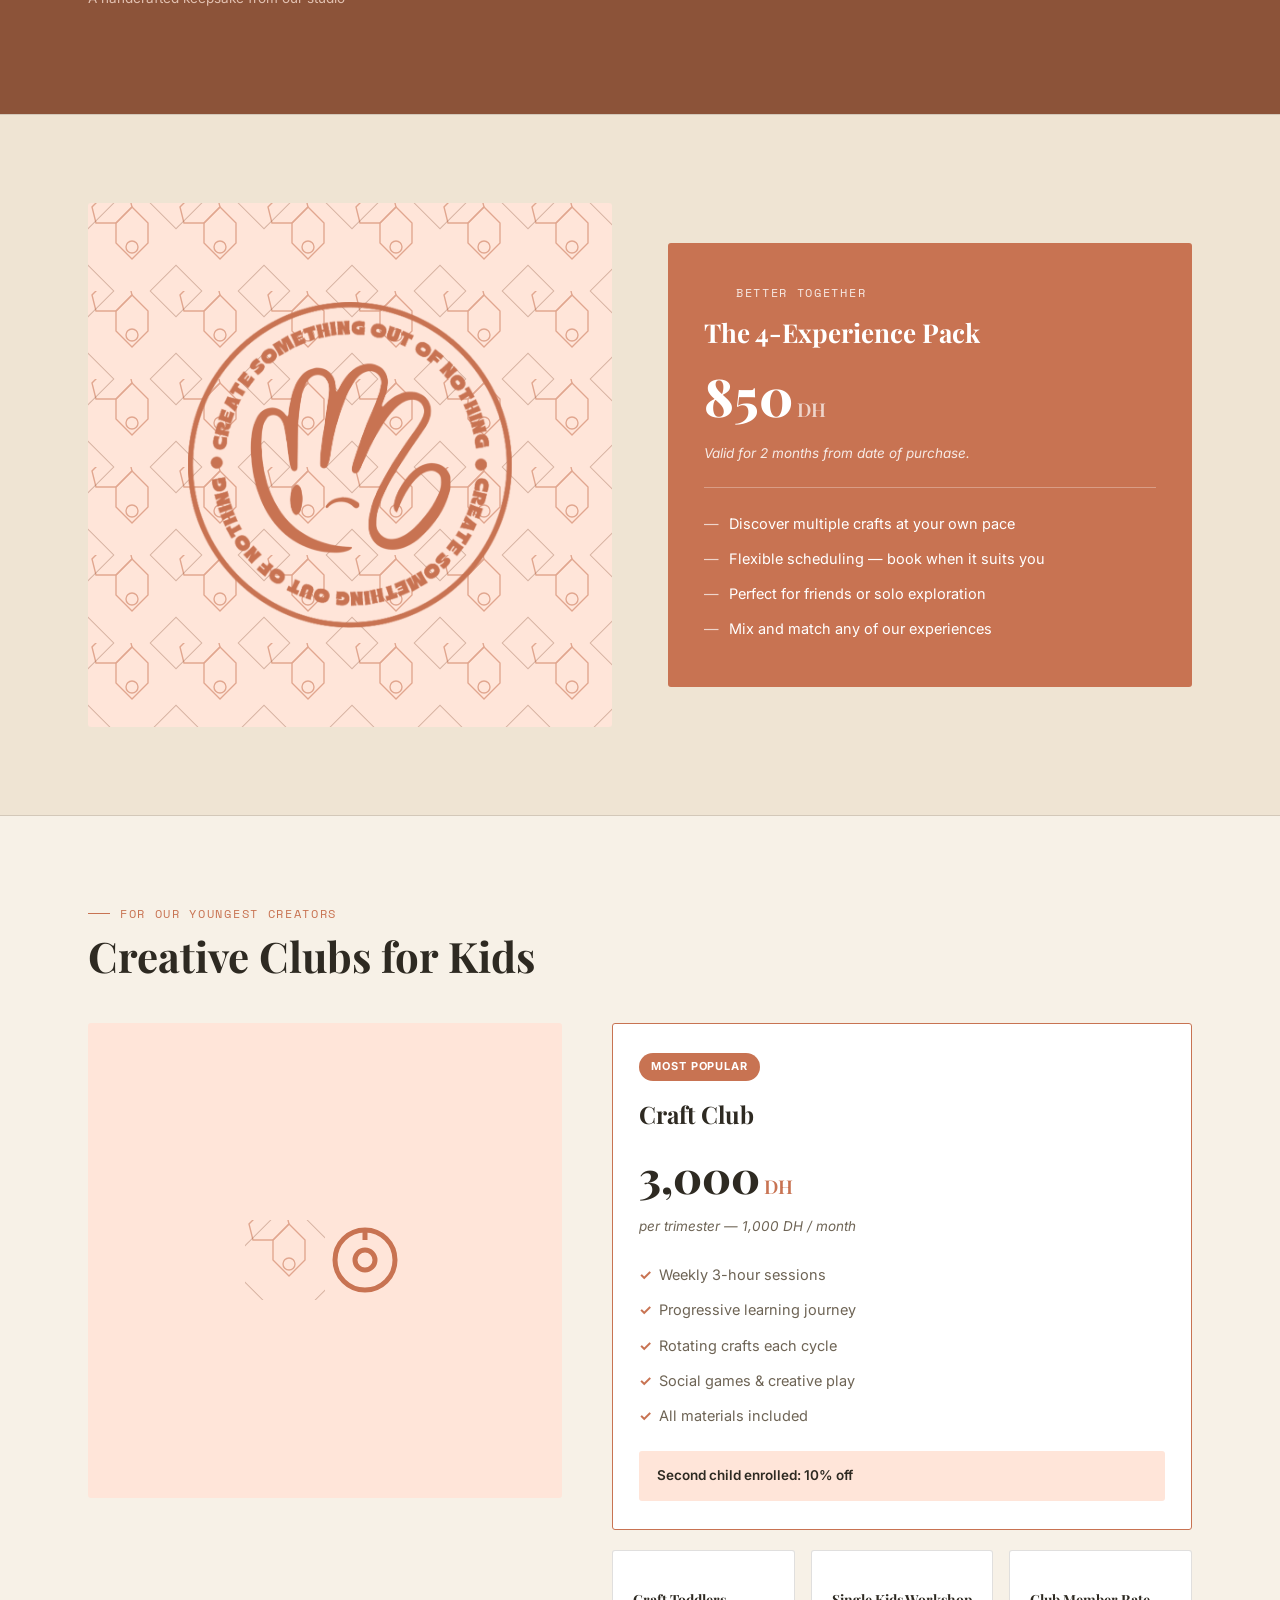
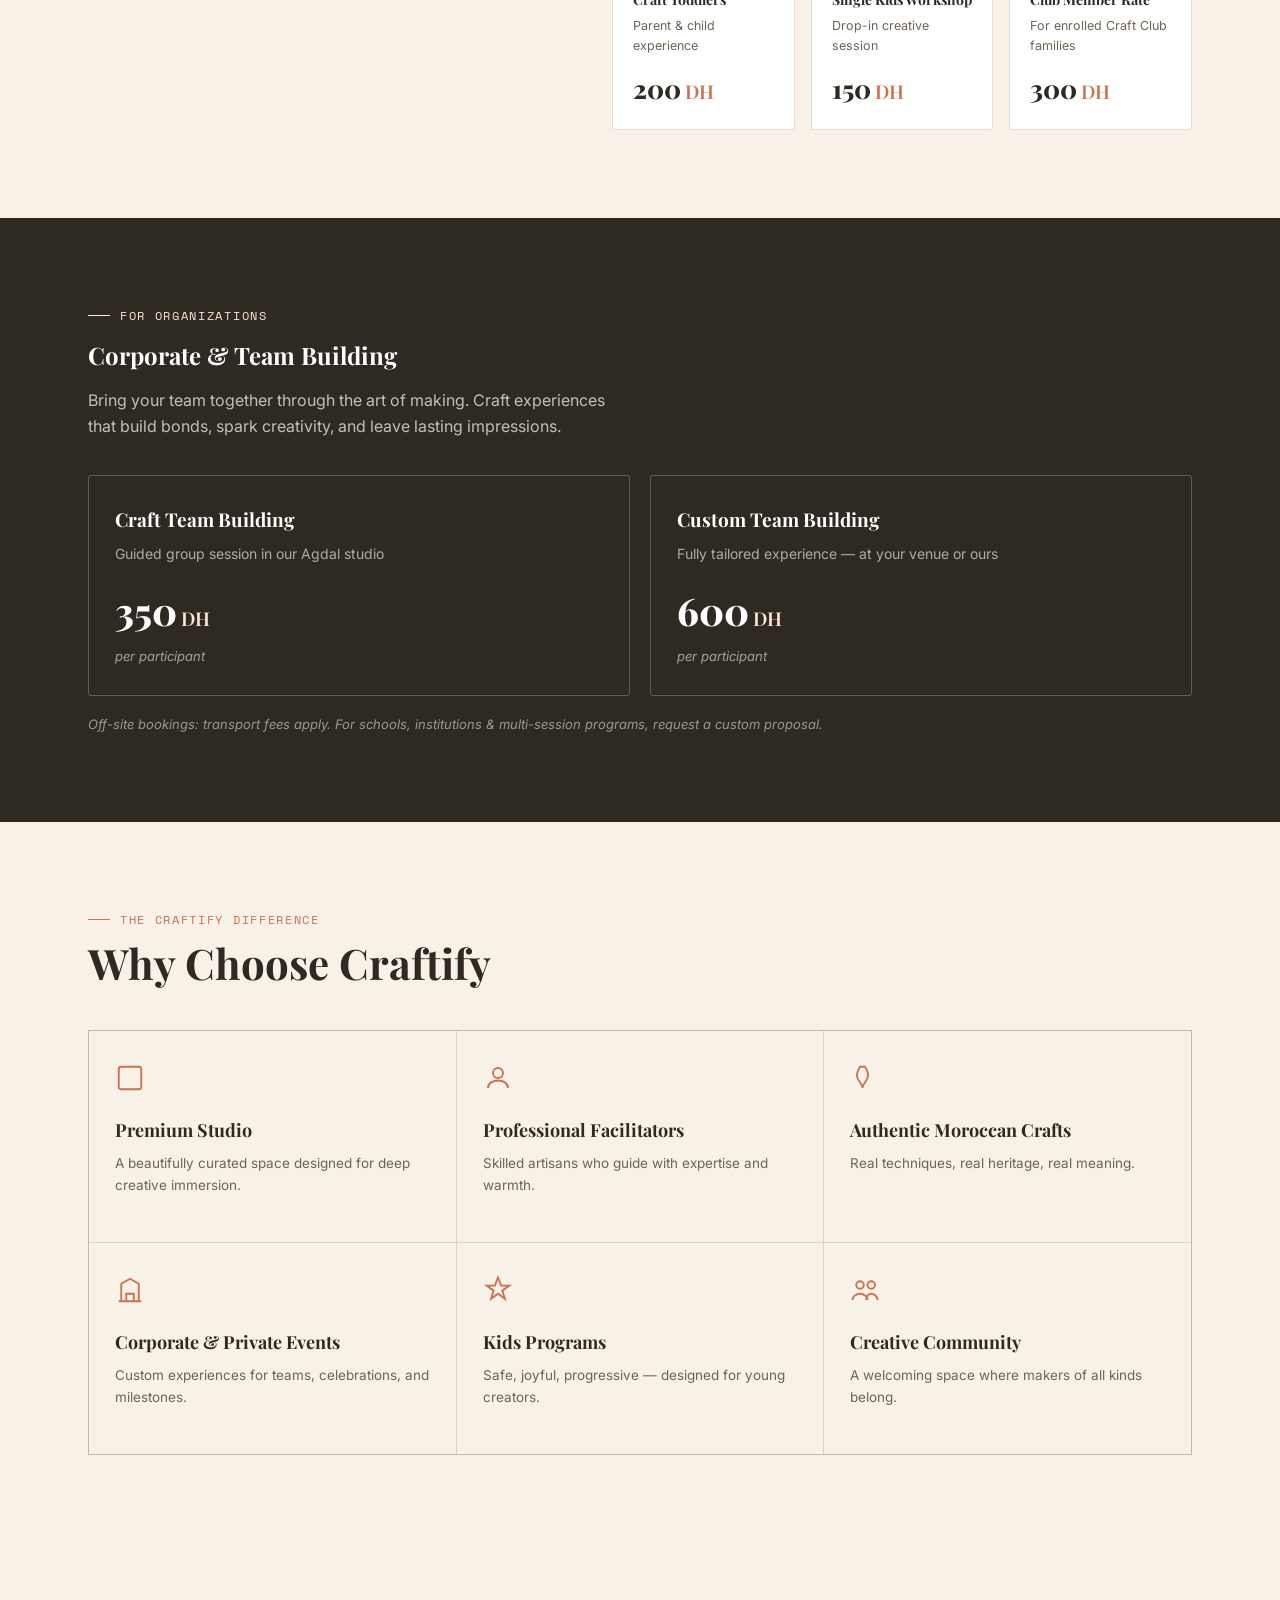
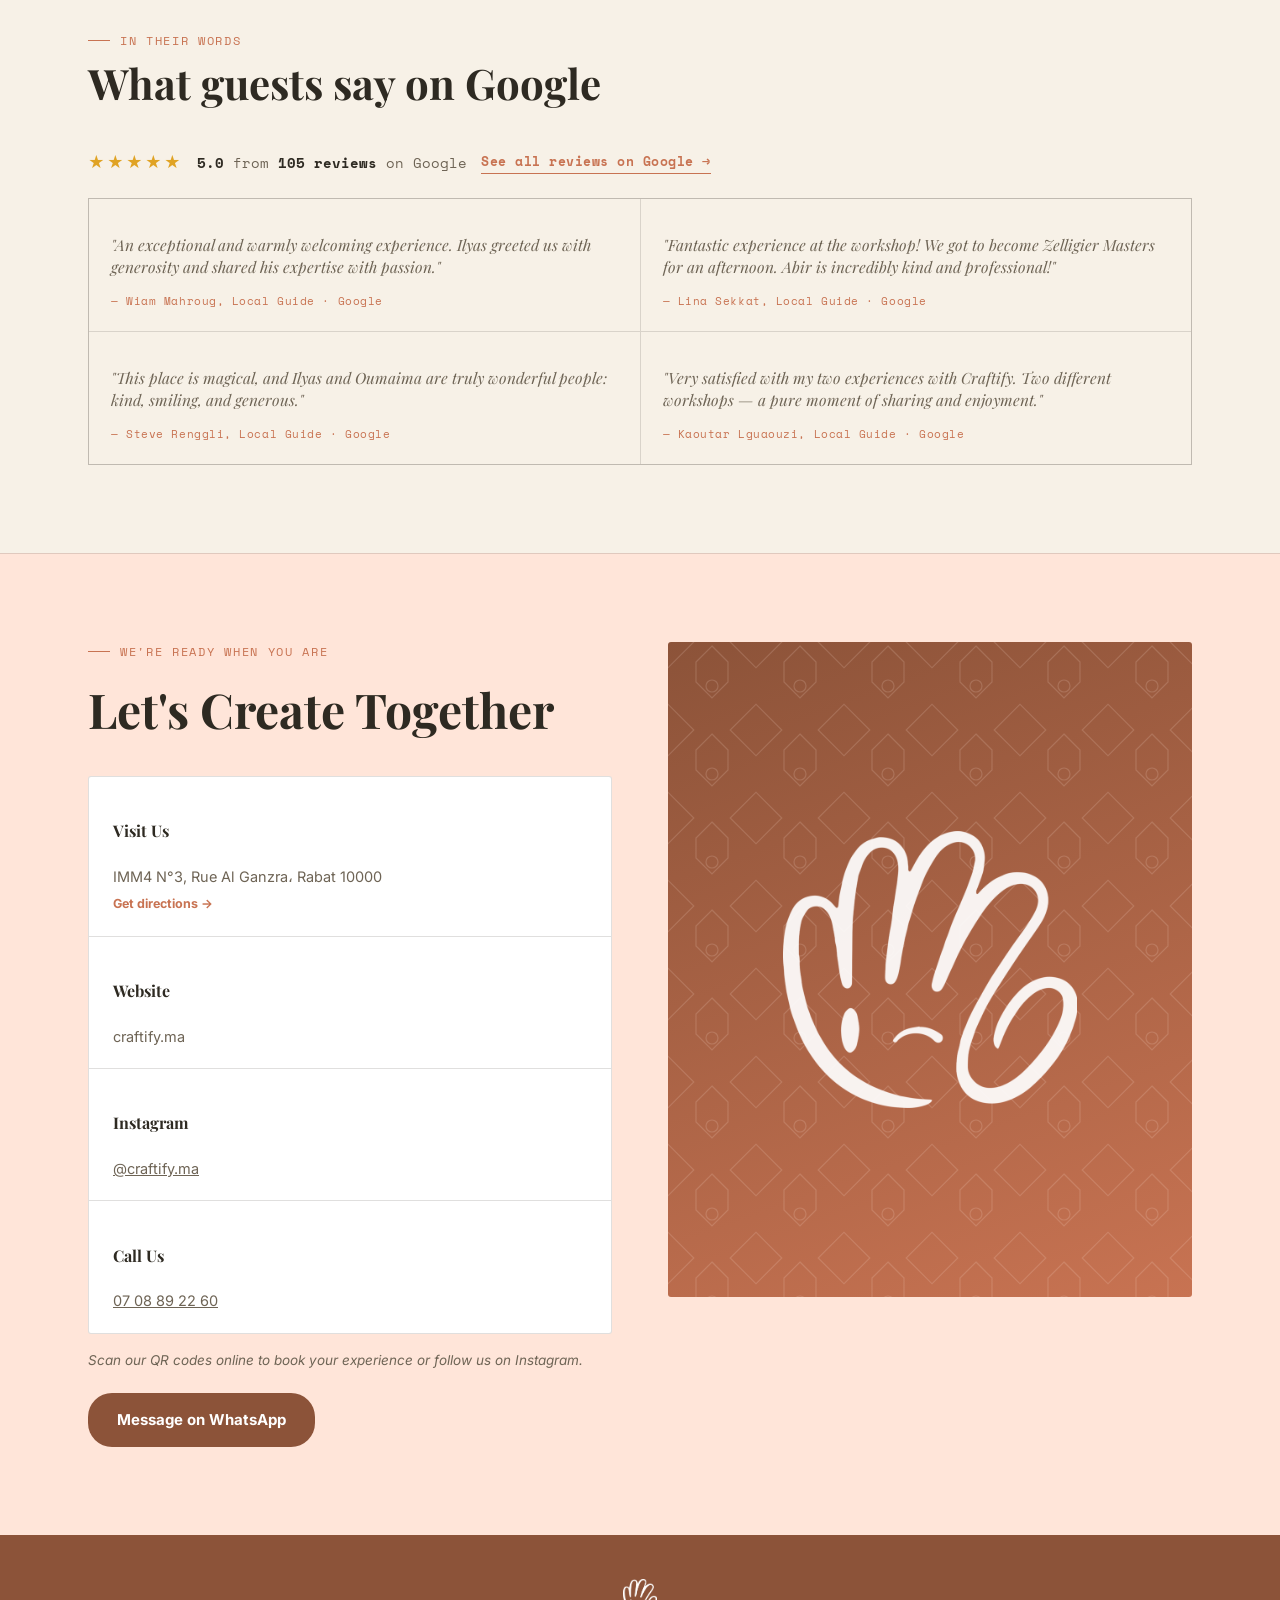
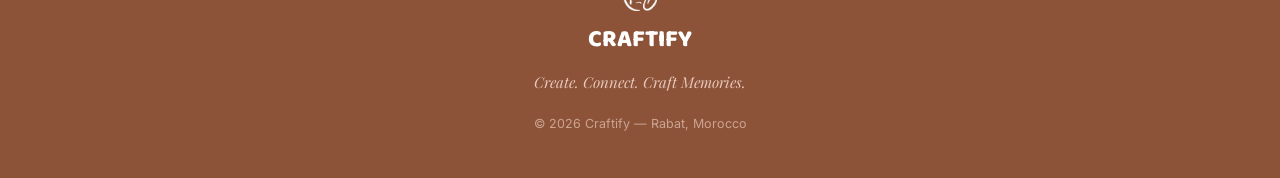
==== commit 6402017f: "Match Trusted-by strip to page background and make it thinner Switches the strip from the dark hero-" ====
--- a/index.html
+++ b/index.html
@@ -88,7 +88,7 @@
 <!-- ============ CREDIBILITY STRIP ============ -->
 <section class="credibility tight">
   <div class="wrap">
-    <span class="eyebrow on-dark" data-i18n="cred.eyebrow">Trusted by</span>
+    <span class="eyebrow" data-i18n="cred.eyebrow">Trusted by</span>
   </div>
   <div class="partner-strip">
     <div class="partner-track" id="partnerTrack"></div>
@@ -500,7 +500,7 @@
   ];
   const partnerTrackEl = document.getElementById('partnerTrack');
   if (partnerTrackEl) {
-    const logosHtml = partnerLogos.map(([src, alt]) => `<div class="partner-chip"><img src="${src}" alt="${alt}"></div>`).join('');
+    const logosHtml = partnerLogos.map(([src, alt]) => `<img src="${src}" alt="${alt}">`).join('');
     partnerTrackEl.innerHTML = logosHtml + logosHtml;
   }
 
--- a/style.css
+++ b/style.css
@@ -199,16 +199,16 @@
 
   /* ---------- CREDIBILITY STRIP ---------- */
   .credibility{
-    padding:64px 0 60px;
-    background:linear-gradient(180deg, var(--terracotta-deep) 0%, var(--espresso) 100%);
+    padding:22px 0 20px;
+    background:var(--ivory);
+    border-bottom:1px solid var(--line);
   }
   .credibility .wrap{text-align:center;}
   .credibility .eyebrow{display:inline-flex; margin-left:auto; margin-right:auto;}
-  .partner-strip{margin-top:28px; overflow:hidden; -webkit-mask-image:linear-gradient(90deg, transparent, #000 8%, #000 92%, transparent); mask-image:linear-gradient(90deg, transparent, #000 8%, #000 92%, transparent);}
-  .partner-track{display:flex; align-items:center; gap:20px; width:max-content; animation:partnerScroll 48s linear infinite;}
-  .partner-chip{background:rgba(255,255,255,0.96); border-radius:10px; padding:10px 20px; display:flex; align-items:center; box-shadow:0 4px 14px rgba(20,10,5,0.18); transition:transform 0.2s, box-shadow 0.2s;}
-  .partner-chip:hover{transform:translateY(-2px); box-shadow:0 8px 18px rgba(20,10,5,0.25);}
-  .partner-chip img{height:30px; width:auto; display:block;}
+  .partner-strip{margin-top:14px; overflow:hidden; -webkit-mask-image:linear-gradient(90deg, transparent, #000 8%, #000 92%, transparent); mask-image:linear-gradient(90deg, transparent, #000 8%, #000 92%, transparent);}
+  .partner-track{display:flex; align-items:center; gap:44px; width:max-content; animation:partnerScroll 48s linear infinite;}
+  .partner-track img{height:24px; width:auto; opacity:0.85; transition:opacity 0.2s;}
+  .partner-track img:hover{opacity:1;}
   @keyframes partnerScroll{from{transform:translateX(0);} to{transform:translateX(-50%);}}
 
   /* ---------- TESTIMONIALS ---------- */
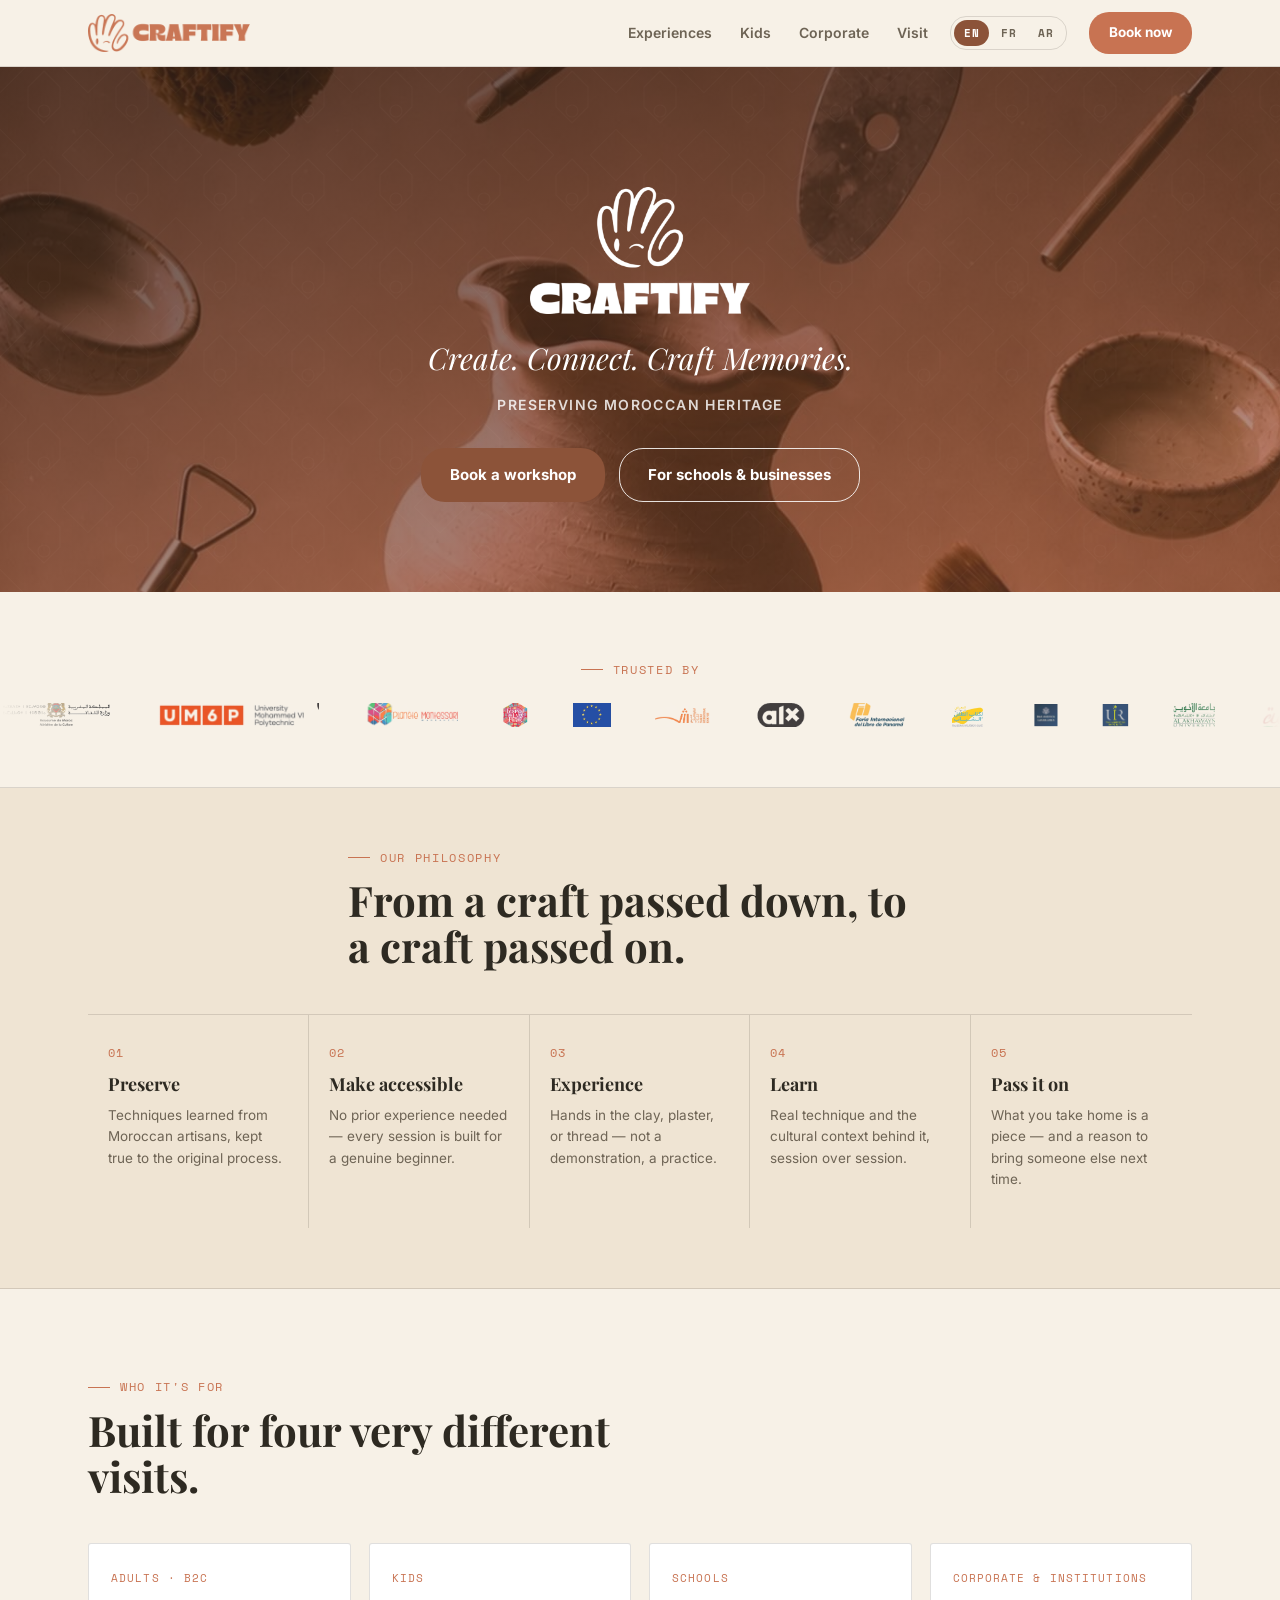
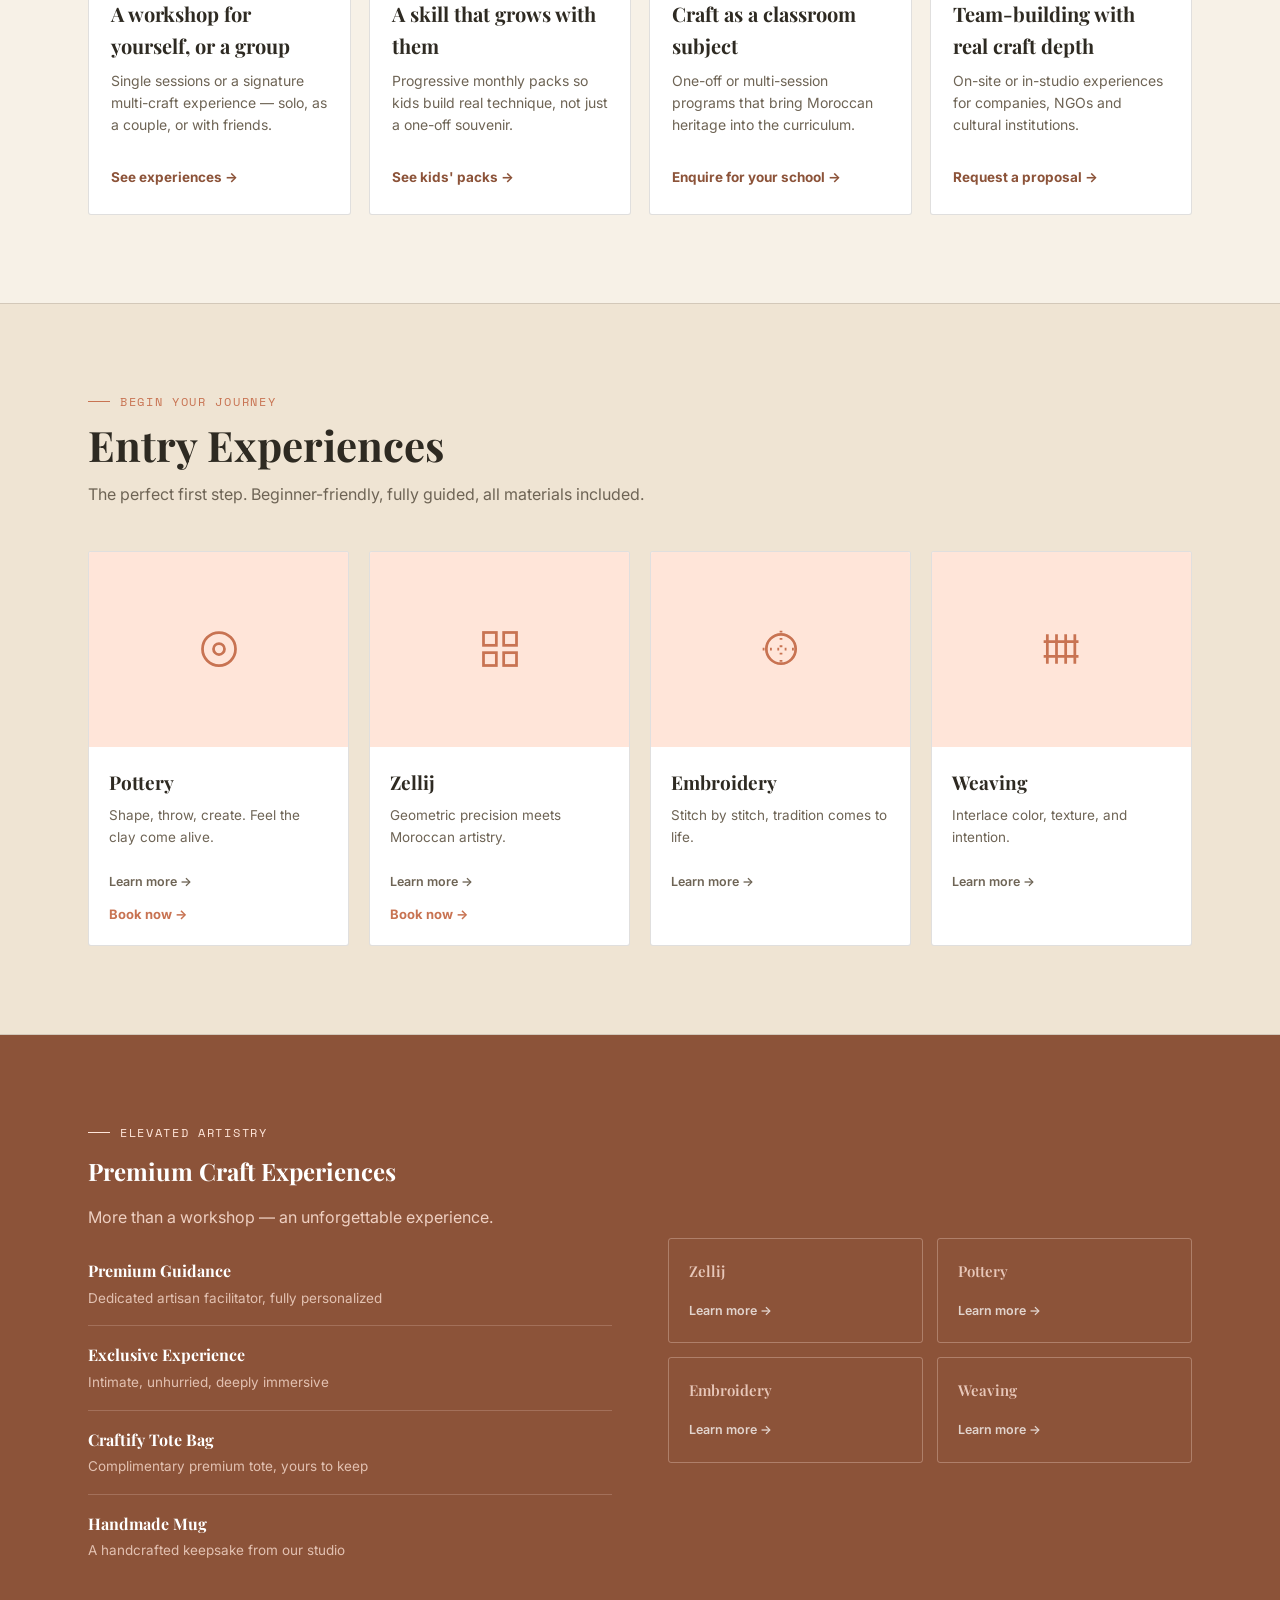
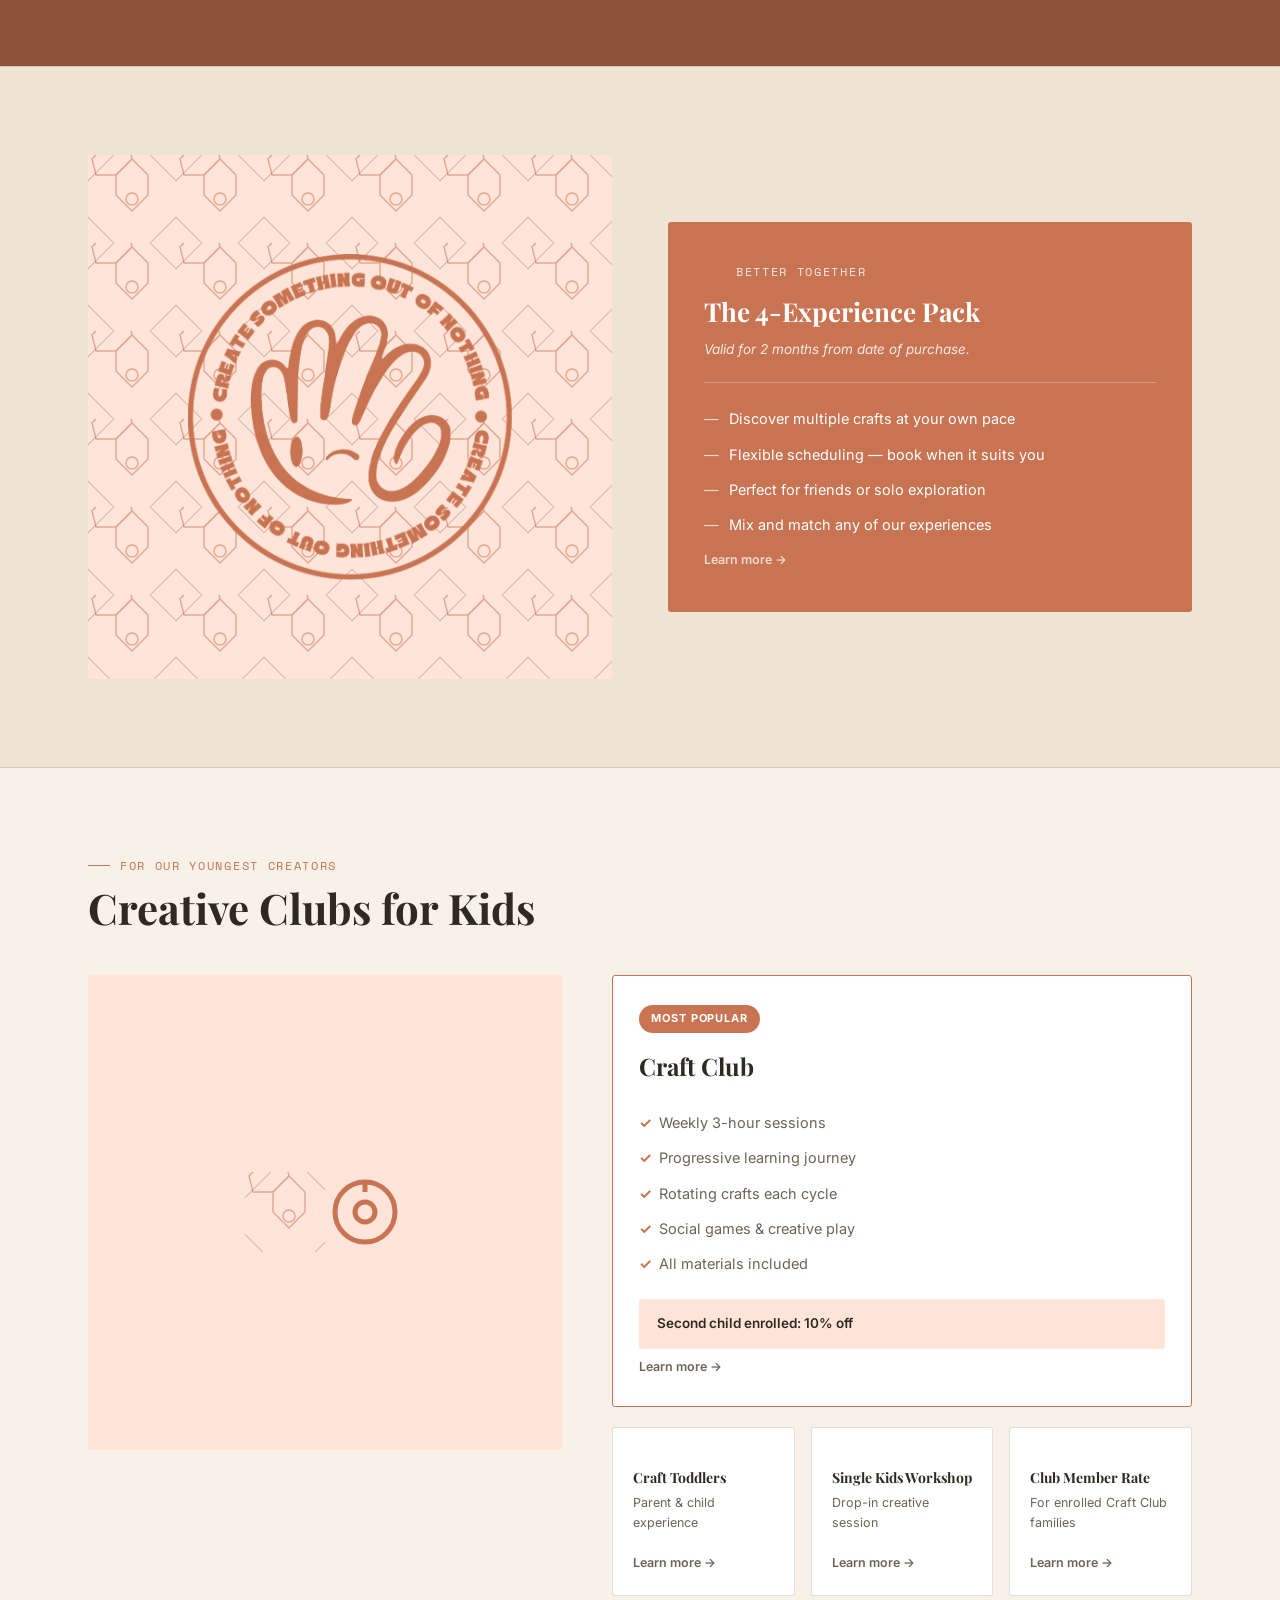
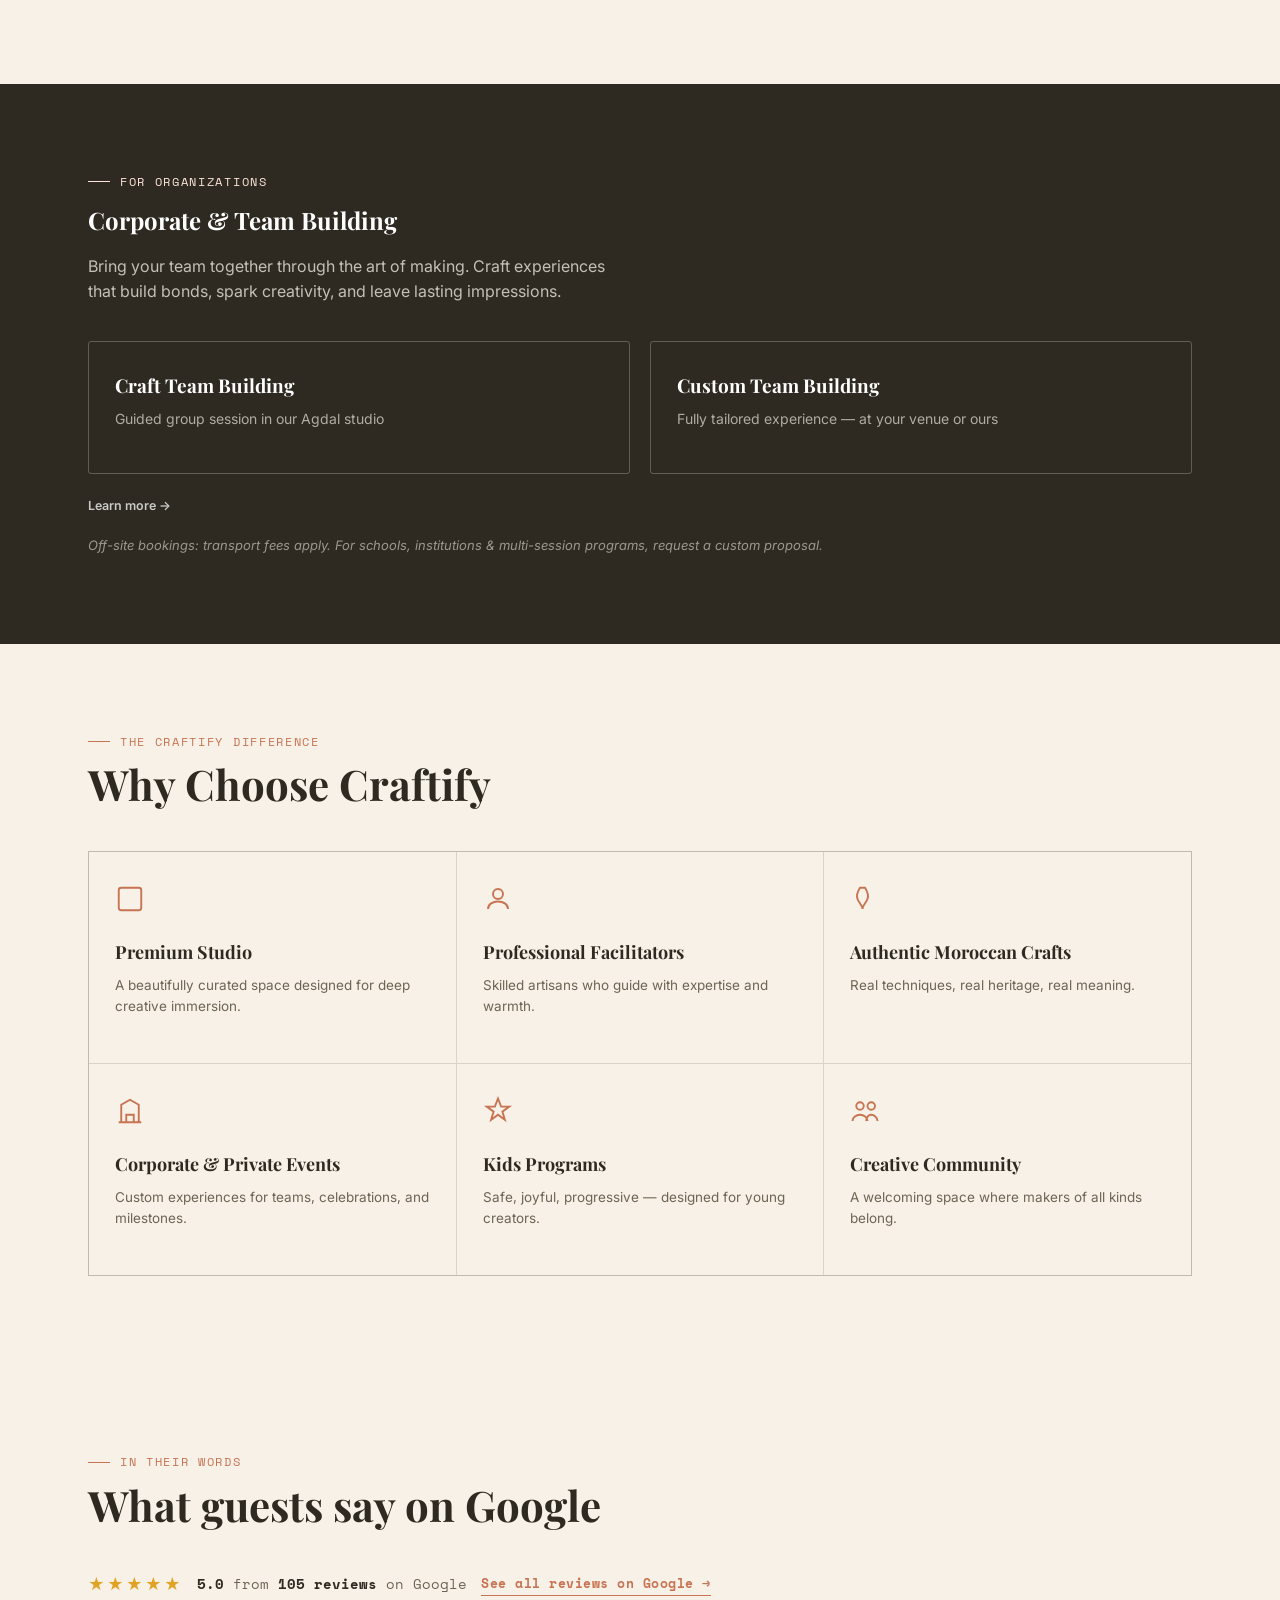
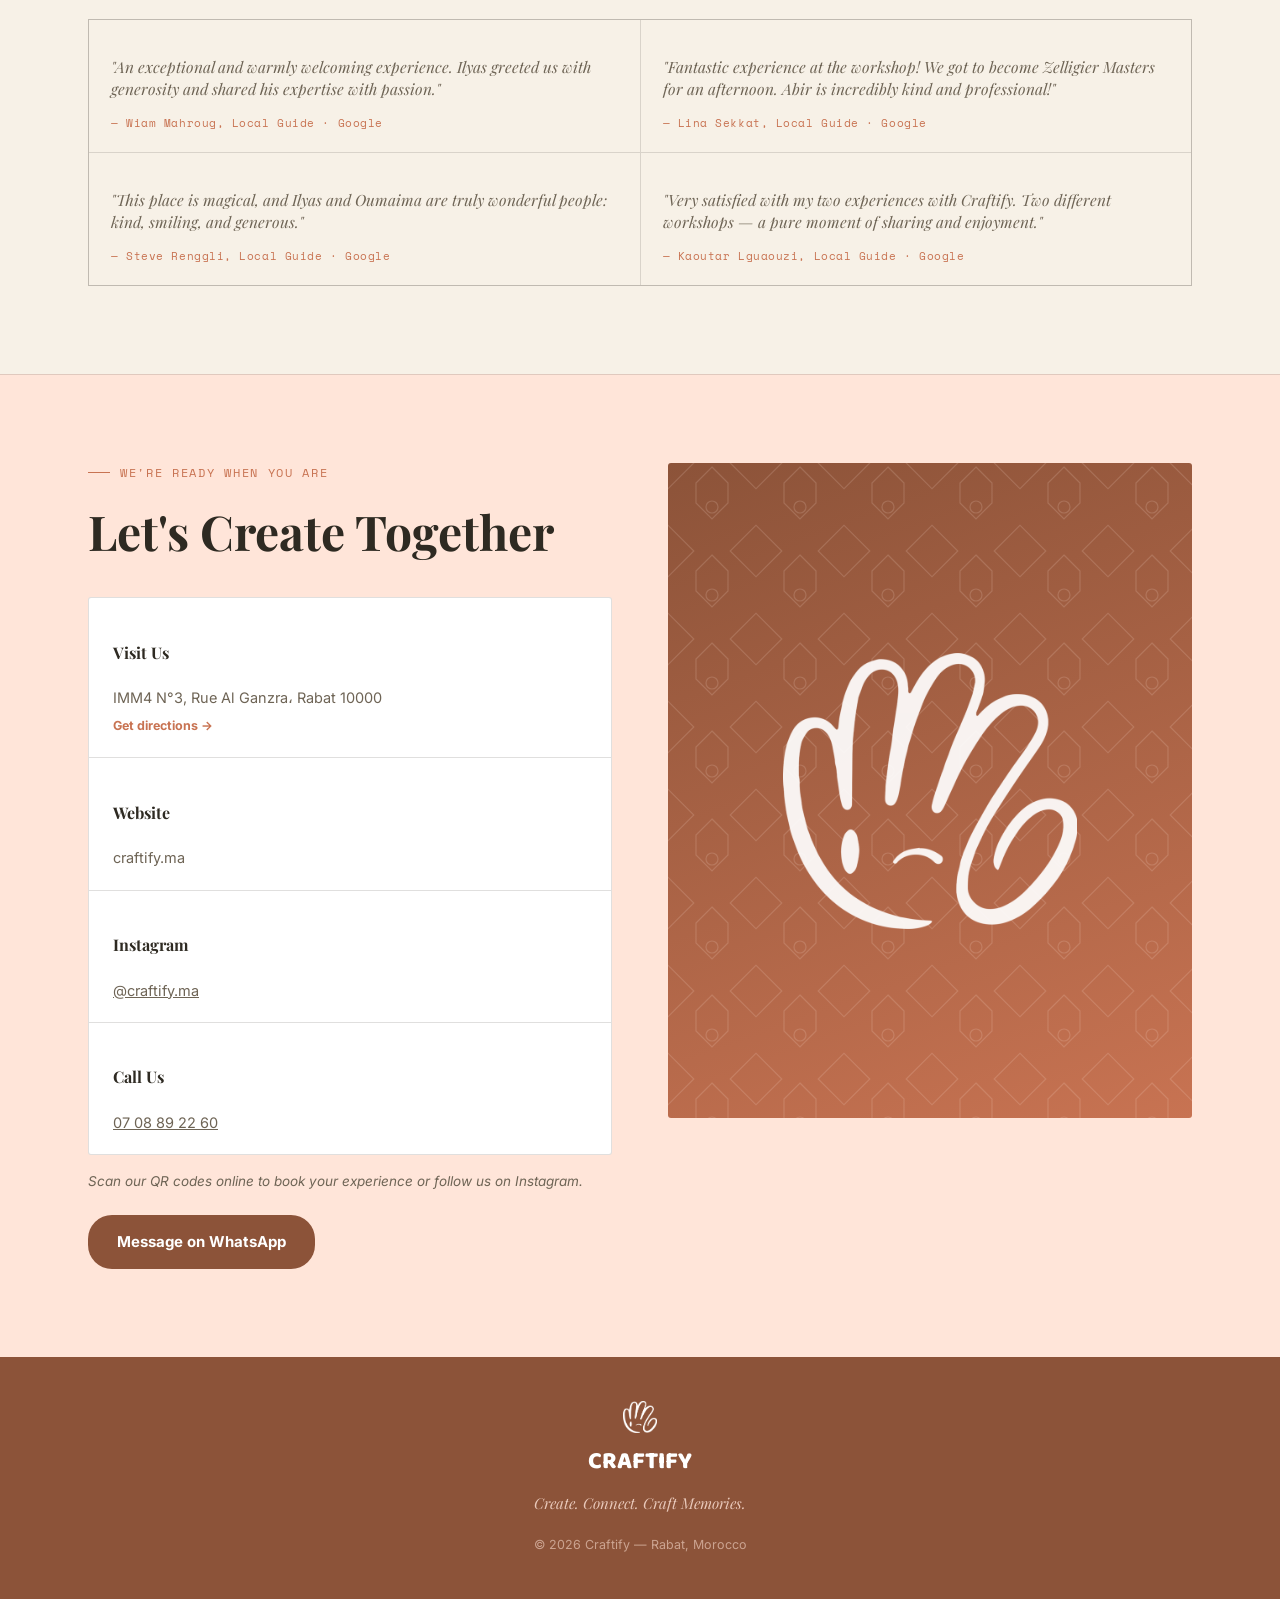
==== commit 9a72e81b: "Add Learn More buttons across all services, move prices to detail pages Removes price display from e" ====
--- a/index.html
+++ b/index.html
@@ -137,10 +137,10 @@
       <p data-i18n="experiences.lede">The perfect first step. Beginner-friendly, fully guided, all materials included.</p>
     </div>
     <div class="card-grid">
-      <div class="exp-card"><div class="exp-visual"><svg viewBox="0 0 24 24" fill="none" stroke="currentColor" stroke-width="1.5"><circle cx="12" cy="12" r="9"/><circle cx="12" cy="12" r="3"/></svg></div><div class="exp-body"><h3 data-i18n="craft.pottery">Pottery</h3><p data-i18n="experiences.pottery.desc">Shape, throw, create. Feel the clay come alive.</p><div class="price">250<span class="dh">DH</span></div><div class="exp-links"><a class="exp-more" href="pottery.html" data-i18n="experiences.moreLink">Learn more →</a><a class="exp-book" href="https://docs.google.com/forms/d/e/1FAIpQLSePz-j0XpMZThTT2PNIRNTzKrToRSZe3OCtaxMACsnh69xYhg/viewform" target="_blank" rel="noopener" data-i18n="experiences.bookLink">Book now →</a></div></div></div>
-      <div class="exp-card"><div class="exp-visual"><svg viewBox="0 0 24 24" fill="none" stroke="currentColor" stroke-width="1.5"><rect x="3" y="3" width="7" height="7"/><rect x="14" y="3" width="7" height="7"/><rect x="3" y="14" width="7" height="7"/><rect x="14" y="14" width="7" height="7"/></svg></div><div class="exp-body"><h3 data-i18n="craft.zellij">Zellij</h3><p data-i18n="experiences.zellij.desc">Geometric precision meets Moroccan artistry.</p><div class="price">250<span class="dh">DH</span></div><div class="exp-links"><a class="exp-more" href="zellij.html" data-i18n="experiences.moreLink">Learn more →</a><a class="exp-book" href="https://docs.google.com/forms/d/e/1FAIpQLSfolppXxTTa2ztAYdMQQR42umHR5YKho_b8IU-dqFJT9dzeEQ/viewform" target="_blank" rel="noopener" data-i18n="experiences.bookLink">Book now →</a></div></div></div>
-      <div class="exp-card"><div class="exp-visual"><svg viewBox="0 0 24 24" fill="none" stroke="currentColor" stroke-width="1.5"><path d="M12 2v20M2 12h20" stroke-dasharray="1 3"/><circle cx="12" cy="12" r="8"/></svg></div><div class="exp-body"><h3 data-i18n="craft.embroidery">Embroidery</h3><p data-i18n="experiences.embroidery.desc">Stitch by stitch, tradition comes to life.</p><div class="price">250<span class="dh">DH</span></div><div class="exp-links"><a class="exp-more" href="embroidery.html" data-i18n="experiences.moreLink">Learn more →</a></div></div></div>
-      <div class="exp-card"><div class="exp-visual"><svg viewBox="0 0 24 24" fill="none" stroke="currentColor" stroke-width="1.5"><line x1="4" y1="4" x2="4" y2="20"/><line x1="9" y1="4" x2="9" y2="20"/><line x1="14" y1="4" x2="14" y2="20"/><line x1="19" y1="4" x2="19" y2="20"/><line x1="2" y1="8" x2="21" y2="8"/><line x1="2" y1="16" x2="21" y2="16"/></svg></div><div class="exp-body"><h3 data-i18n="craft.weaving">Weaving</h3><p data-i18n="experiences.weaving.desc">Interlace color, texture, and intention.</p><div class="price">250<span class="dh">DH</span></div><div class="exp-links"><a class="exp-more" href="weaving.html" data-i18n="experiences.moreLink">Learn more →</a></div></div></div>
+      <div class="exp-card"><div class="exp-visual"><svg viewBox="0 0 24 24" fill="none" stroke="currentColor" stroke-width="1.5"><circle cx="12" cy="12" r="9"/><circle cx="12" cy="12" r="3"/></svg></div><div class="exp-body"><h3 data-i18n="craft.pottery">Pottery</h3><p data-i18n="experiences.pottery.desc">Shape, throw, create. Feel the clay come alive.</p><div class="exp-links"><a class="exp-more" href="pottery.html" data-i18n="experiences.moreLink">Learn more →</a><a class="exp-book" href="https://docs.google.com/forms/d/e/1FAIpQLSePz-j0XpMZThTT2PNIRNTzKrToRSZe3OCtaxMACsnh69xYhg/viewform" target="_blank" rel="noopener" data-i18n="experiences.bookLink">Book now →</a></div></div></div>
+      <div class="exp-card"><div class="exp-visual"><svg viewBox="0 0 24 24" fill="none" stroke="currentColor" stroke-width="1.5"><rect x="3" y="3" width="7" height="7"/><rect x="14" y="3" width="7" height="7"/><rect x="3" y="14" width="7" height="7"/><rect x="14" y="14" width="7" height="7"/></svg></div><div class="exp-body"><h3 data-i18n="craft.zellij">Zellij</h3><p data-i18n="experiences.zellij.desc">Geometric precision meets Moroccan artistry.</p><div class="exp-links"><a class="exp-more" href="zellij.html" data-i18n="experiences.moreLink">Learn more →</a><a class="exp-book" href="https://docs.google.com/forms/d/e/1FAIpQLSfolppXxTTa2ztAYdMQQR42umHR5YKho_b8IU-dqFJT9dzeEQ/viewform" target="_blank" rel="noopener" data-i18n="experiences.bookLink">Book now →</a></div></div></div>
+      <div class="exp-card"><div class="exp-visual"><svg viewBox="0 0 24 24" fill="none" stroke="currentColor" stroke-width="1.5"><path d="M12 2v20M2 12h20" stroke-dasharray="1 3"/><circle cx="12" cy="12" r="8"/></svg></div><div class="exp-body"><h3 data-i18n="craft.embroidery">Embroidery</h3><p data-i18n="experiences.embroidery.desc">Stitch by stitch, tradition comes to life.</p><div class="exp-links"><a class="exp-more" href="embroidery.html" data-i18n="experiences.moreLink">Learn more →</a></div></div></div>
+      <div class="exp-card"><div class="exp-visual"><svg viewBox="0 0 24 24" fill="none" stroke="currentColor" stroke-width="1.5"><line x1="4" y1="4" x2="4" y2="20"/><line x1="9" y1="4" x2="9" y2="20"/><line x1="14" y1="4" x2="14" y2="20"/><line x1="19" y1="4" x2="19" y2="20"/><line x1="2" y1="8" x2="21" y2="8"/><line x1="2" y1="16" x2="21" y2="16"/></svg></div><div class="exp-body"><h3 data-i18n="craft.weaving">Weaving</h3><p data-i18n="experiences.weaving.desc">Interlace color, texture, and intention.</p><div class="exp-links"><a class="exp-more" href="weaving.html" data-i18n="experiences.moreLink">Learn more →</a></div></div></div>
     </div>
   </div>
 </section>
@@ -160,10 +160,10 @@
       </div>
     </div>
     <div class="premium-prices">
-      <div class="pp-card"><h3 data-i18n="craft.zellij">Zellij</h3><div class="price">400<span class="dh">DH</span></div></div>
-      <div class="pp-card"><h3 data-i18n="craft.pottery">Pottery</h3><div class="price">350<span class="dh">DH</span></div></div>
-      <div class="pp-card"><h3 data-i18n="craft.embroidery">Embroidery</h3><div class="price">350<span class="dh">DH</span></div></div>
-      <div class="pp-card"><h3 data-i18n="craft.weaving">Weaving</h3><div class="price">350<span class="dh">DH</span></div></div>
+      <div class="pp-card"><h3 data-i18n="craft.zellij">Zellij</h3><a class="exp-more" href="zellij.html" data-i18n="experiences.moreLink">Learn more →</a></div>
+      <div class="pp-card"><h3 data-i18n="craft.pottery">Pottery</h3><a class="exp-more" href="pottery.html" data-i18n="experiences.moreLink">Learn more →</a></div>
+      <div class="pp-card"><h3 data-i18n="craft.embroidery">Embroidery</h3><a class="exp-more" href="embroidery.html" data-i18n="experiences.moreLink">Learn more →</a></div>
+      <div class="pp-card"><h3 data-i18n="craft.weaving">Weaving</h3><a class="exp-more" href="weaving.html" data-i18n="experiences.moreLink">Learn more →</a></div>
     </div>
   </div>
 </section>
@@ -178,7 +178,6 @@
     <div class="bundle-card">
       <span class="eyebrow" style="color:rgba(255,255,255,0.85);" data-i18n="bundle.eyebrow">Better Together</span>
       <h3 data-i18n="bundle.title">The 4-Experience Pack</h3>
-      <div class="price">850<span class="dh">DH</span></div>
       <div class="valid" data-i18n="bundle.valid">Valid for 2 months from date of purchase.</div>
       <ul>
         <li data-i18n="bundle.li1">Discover multiple crafts at your own pace</li>
@@ -186,6 +185,7 @@
         <li data-i18n="bundle.li3">Perfect for friends or solo exploration</li>
         <li data-i18n="bundle.li4">Mix and match any of our experiences</li>
       </ul>
+      <a class="exp-more" href="bundle.html" data-i18n="experiences.moreLink">Learn more →</a>
     </div>
   </div>
 </section>
@@ -206,8 +206,6 @@
         <div class="kids-card">
           <span class="badge-tag" data-i18n="kids.badge">Most Popular</span>
           <h3 data-i18n="kids.cardTitle">Craft Club</h3>
-          <div class="price">3,000<span class="dh">DH</span></div>
-          <div class="per" data-i18n="kids.per">per trimester — 1,000 DH / month</div>
           <ul>
             <li data-i18n="kids.li1">Weekly 3-hour sessions</li>
             <li data-i18n="kids.li2">Progressive learning journey</li>
@@ -216,11 +214,12 @@
             <li data-i18n="kids.li5">All materials included</li>
           </ul>
           <div class="kids-note" data-i18n="kids.note">Second child enrolled: 10% off</div>
+          <a class="exp-more" href="kids.html" data-i18n="experiences.moreLink">Learn more →</a>
         </div>
         <div class="kids-mini-grid">
-          <div class="kids-mini"><h4 data-i18n="kids.mini1.title">Craft Toddlers</h4><p class="desc" data-i18n="kids.mini1.desc">Parent &amp; child experience</p><div class="price">200<span class="dh">DH</span></div></div>
-          <div class="kids-mini"><h4 data-i18n="kids.mini2.title">Single Kids Workshop</h4><p class="desc" data-i18n="kids.mini2.desc">Drop-in creative session</p><div class="price">150<span class="dh">DH</span></div></div>
-          <div class="kids-mini"><h4 data-i18n="kids.mini3.title">Club Member Rate</h4><p class="desc" data-i18n="kids.mini3.desc">For enrolled Craft Club families</p><div class="price">300<span class="dh">DH</span></div></div>
+          <div class="kids-mini"><h4 data-i18n="kids.mini1.title">Craft Toddlers</h4><p class="desc" data-i18n="kids.mini1.desc">Parent &amp; child experience</p><a class="exp-more" href="kids.html" data-i18n="experiences.moreLink">Learn more →</a></div>
+          <div class="kids-mini"><h4 data-i18n="kids.mini2.title">Single Kids Workshop</h4><p class="desc" data-i18n="kids.mini2.desc">Drop-in creative session</p><a class="exp-more" href="kids.html" data-i18n="experiences.moreLink">Learn more →</a></div>
+          <div class="kids-mini"><h4 data-i18n="kids.mini3.title">Club Member Rate</h4><p class="desc" data-i18n="kids.mini3.desc">For enrolled Craft Club families</p><a class="exp-more" href="kids.html" data-i18n="experiences.moreLink">Learn more →</a></div>
         </div>
       </div>
     </div>
@@ -234,9 +233,10 @@
     <h2 data-i18n="corp.title">Corporate &amp; Team Building</h2>
     <p class="lede" data-i18n="corp.lede">Bring your team together through the art of making. Craft experiences that build bonds, spark creativity, and leave lasting impressions.</p>
     <div class="corp-grid">
-      <div class="corp-card"><h3 data-i18n="corp.card1.title">Craft Team Building</h3><p class="desc" data-i18n="corp.card1.desc">Guided group session in our Agdal studio</p><div class="price">350<span class="dh">DH</span></div><div class="per" data-i18n="corp.per">per participant</div></div>
-      <div class="corp-card"><h3 data-i18n="corp.card2.title">Custom Team Building</h3><p class="desc" data-i18n="corp.card2.desc">Fully tailored experience — at your venue or ours</p><div class="price">600<span class="dh">DH</span></div><div class="per" data-i18n="corp.per">per participant</div></div>
-    </div>
+      <div class="corp-card"><h3 data-i18n="corp.card1.title">Craft Team Building</h3><p class="desc" data-i18n="corp.card1.desc">Guided group session in our Agdal studio</p></div>
+      <div class="corp-card"><h3 data-i18n="corp.card2.title">Custom Team Building</h3><p class="desc" data-i18n="corp.card2.desc">Fully tailored experience — at your venue or ours</p></div>
+    </div>
+    <a class="exp-more" href="corporate.html" data-i18n="experiences.moreLink" style="margin-top:22px;">Learn more →</a>
     <div class="corp-note" data-i18n="corp.note">Off-site bookings: transport fees apply. For schools, institutions &amp; multi-session programs, request a custom proposal.</div>
   </div>
 </section>
@@ -340,7 +340,7 @@
       'premium.perk4.title':'Handmade Mug','premium.perk4.desc':'A handcrafted keepsake from our studio',
       'bundle.eyebrow':'Better Together','bundle.title':'The 4-Experience Pack','bundle.valid':'Valid for 2 months from date of purchase.',
       'bundle.li1':'Discover multiple crafts at your own pace','bundle.li2':'Flexible scheduling — book when it suits you','bundle.li3':'Perfect for friends or solo exploration','bundle.li4':'Mix and match any of our experiences',
-      'kids.eyebrow':'For Our Youngest Creators','kids.title':'Creative Clubs for Kids','kids.badge':'Most Popular','kids.cardTitle':'Craft Club','kids.per':'per trimester — 1,000 DH / month',
+      'kids.eyebrow':'For Our Youngest Creators','kids.title':'Creative Clubs for Kids','kids.badge':'Most Popular','kids.cardTitle':'Craft Club',
       'kids.li1':'Weekly 3-hour sessions','kids.li2':'Progressive learning journey','kids.li3':'Rotating crafts each cycle','kids.li4':'Social games & creative play','kids.li5':'All materials included',
       'kids.note':'Second child enrolled: 10% off',
       'kids.mini1.title':'Craft Toddlers','kids.mini1.desc':'Parent & child experience',
@@ -349,7 +349,7 @@
       'corp.eyebrow':'For Organizations','corp.title':'Corporate & Team Building','corp.lede':'Bring your team together through the art of making. Craft experiences that build bonds, spark creativity, and leave lasting impressions.',
       'corp.card1.title':'Craft Team Building','corp.card1.desc':'Guided group session in our Agdal studio',
       'corp.card2.title':'Custom Team Building','corp.card2.desc':'Fully tailored experience — at your venue or ours',
-      'corp.per':'per participant','corp.note':'Off-site bookings: transport fees apply. For schools, institutions & multi-session programs, request a custom proposal.',
+      'corp.note':'Off-site bookings: transport fees apply. For schools, institutions & multi-session programs, request a custom proposal.',
       'why.eyebrow':'The Craftify Difference','why.title':'Why Choose Craftify',
       'why.card1.title':'Premium Studio','why.card1.desc':'A beautifully curated space designed for deep creative immersion.',
       'why.card2.title':'Professional Facilitators','why.card2.desc':'Skilled artisans who guide with expertise and warmth.',
@@ -394,7 +394,7 @@
       'premium.perk4.title':'Mug fait main','premium.perk4.desc':'Un souvenir fait main de notre studio',
       'bundle.eyebrow':'Mieux ensemble','bundle.title':'Le forfait 4 expériences','bundle.valid':"Valable 2 mois à compter de la date d'achat.",
       'bundle.li1':'Découvrez plusieurs artisanats à votre rythme','bundle.li2':'Horaires flexibles — réservez quand cela vous convient','bundle.li3':'Idéal entre amis ou en solo','bundle.li4':'Combinez librement toutes nos expériences',
-      'kids.eyebrow':'Pour nos plus jeunes créateurs','kids.title':'Clubs créatifs pour enfants','kids.badge':'Le plus populaire','kids.cardTitle':'Club Artisanat','kids.per':'par trimestre — 1 000 DH / mois',
+      'kids.eyebrow':'Pour nos plus jeunes créateurs','kids.title':'Clubs créatifs pour enfants','kids.badge':'Le plus populaire','kids.cardTitle':'Club Artisanat',
       'kids.li1':'Séances hebdomadaires de 3 heures','kids.li2':"Un parcours d'apprentissage progressif",'kids.li3':'Des artisanats différents à chaque cycle','kids.li4':'Jeux sociaux & activités créatives','kids.li5':'Tout le matériel est inclus',
       'kids.note':'2ᵉ enfant inscrit : -10%',
       'kids.mini1.title':'Craft Tout-Petits','kids.mini1.desc':'Expérience parent-enfant',
@@ -403,7 +403,7 @@
       'corp.eyebrow':'Pour les organisations','corp.title':'Entreprises & Team Building','corp.lede':"Rassemblez votre équipe autour de l'art de créer. Des expériences artisanales qui renforcent les liens, stimulent la créativité et laissent une impression durable.",
       'corp.card1.title':'Team Building Artisanal','corp.card1.desc':"Séance de groupe guidée dans notre studio d'Agdal",
       'corp.card2.title':'Team Building sur mesure','corp.card2.desc':'Une expérience entièrement personnalisée — chez vous ou chez nous',
-      'corp.per':'par participant','corp.note':'Réservations hors site : frais de transport applicables. Pour les écoles, institutions & programmes multi-séances, demandez une proposition sur mesure.',
+      'corp.note':'Réservations hors site : frais de transport applicables. Pour les écoles, institutions & programmes multi-séances, demandez une proposition sur mesure.',
       'why.eyebrow':'La différence Craftify','why.title':'Pourquoi choisir Craftify',
       'why.card1.title':'Studio premium','why.card1.desc':'Un espace soigneusement pensé pour une immersion créative profonde.',
       'why.card2.title':'Animateurs professionnels','why.card2.desc':'Des artisans qualifiés qui accompagnent avec expertise et chaleur.',
@@ -448,7 +448,7 @@
       'premium.perk4.title':'كوب مصنوع يدويًا','premium.perk4.desc':'تذكار مصنوع يدويًا من استوديونا',
       'bundle.eyebrow':'أفضل معًا','bundle.title':'باقة التجارب الأربع','bundle.valid':'صالحة لمدة شهرين من تاريخ الشراء.',
       'bundle.li1':'اكتشف عدة حرف بالوتيرة التي تناسبك','bundle.li2':'مواعيد مرنة — احجز في الوقت الذي يناسبك','bundle.li3':'مثالية مع الأصدقاء أو بمفردك','bundle.li4':'امزج بين تجاربنا كما تشاء',
-      'kids.eyebrow':'لأصغر مبدعينا','kids.title':'أندية إبداعية للأطفال','kids.badge':'الأكثر رواجًا','kids.cardTitle':'نادي الحرف','kids.per':'لكل فصل دراسي — 1000 درهم شهريًا',
+      'kids.eyebrow':'لأصغر مبدعينا','kids.title':'أندية إبداعية للأطفال','kids.badge':'الأكثر رواجًا','kids.cardTitle':'نادي الحرف',
       'kids.li1':'جلسات أسبوعية مدتها 3 ساعات','kids.li2':'مسار تعلّم تدريجي','kids.li3':'حرف متجددة في كل دورة','kids.li4':'ألعاب جماعية وأنشطة إبداعية','kids.li5':'جميع المواد متضمنة',
       'kids.note':'خصم 10% عند تسجيل الطفل الثاني',
       'kids.mini1.title':'الحرف للصغار','kids.mini1.desc':'تجربة للوالد والطفل معًا',
@@ -457,7 +457,7 @@
       'corp.eyebrow':'للمؤسسات','corp.title':'الشركات وبناء الفريق','corp.lede':'اجمع فريقك حول فن الصنع. تجارب حرفية تعزز الروابط وتحفّز الإبداع وتترك أثرًا لا يُنسى.',
       'corp.card1.title':'بناء الفريق عبر الحرف','corp.card1.desc':'جلسة جماعية موجَّهة في استوديونا بأكدال',
       'corp.card2.title':'بناء فريق مخصص','corp.card2.desc':'تجربة مصممة بالكامل حسب رغبتكم — في مقركم أو في استوديونا',
-      'corp.per':'لكل مشارك','corp.note':'الحجوزات خارج الموقع: تُطبَّق رسوم تنقل. بالنسبة للمدارس والمؤسسات والبرامج متعددة الجلسات، يُرجى طلب عرض مخصص.',
+      'corp.note':'الحجوزات خارج الموقع: تُطبَّق رسوم تنقل. بالنسبة للمدارس والمؤسسات والبرامج متعددة الجلسات، يُرجى طلب عرض مخصص.',
       'why.eyebrow':'ما يميز Craftify','why.title':'لماذا تختار Craftify',
       'why.card1.title':'استوديو مميز','why.card1.desc':'مساحة مصمَّمة بعناية لتمنحك انغماسًا إبداعيًا عميقًا.',
       'why.card2.title':'مُيسّرون محترفون','why.card2.desc':'حرفيون مهرة يرافقونك بخبرة ودفء.',
--- a/style.css
+++ b/style.css
@@ -129,6 +129,8 @@
   .exp-more{margin-top:8px; font-size:12.5px; font-weight:600; color:var(--ink-soft); text-decoration:none; display:inline-flex; align-items:center; gap:6px;}
   .exp-more:hover{color:var(--ink);}
   .exp-links{display:flex; flex-direction:column; align-items:flex-start;}
+  .premium .exp-more, .corp .exp-more, .bundle-card .exp-more{color:rgba(255,255,255,0.75);}
+  .premium .exp-more:hover, .corp .exp-more:hover, .bundle-card .exp-more:hover{color:#fff;}
   .price{font-family:'Playfair Display', serif; font-weight:800; font-size:30px; color:var(--ink);}
   .price .dh{font-weight:600; color:var(--terracotta); font-size:19px; margin-inline-start:4px;}
 
@@ -271,6 +273,7 @@
   .detail-price-row{display:flex; gap:20px; flex-wrap:wrap; margin-top:10px;}
   .detail-price-card{border:1px solid var(--line); border-radius:var(--radius); padding:24px 26px; background:#fff; flex:1; min-width:200px;}
   .detail-price-card h3{font-size:13px; text-transform:uppercase; letter-spacing:0.06em; color:var(--ink-soft); font-family:'Space Mono', monospace; font-weight:700;}
+  .detail-price-card .per{font-size:12.5px; color:var(--ink-soft); font-style:italic; margin-top:6px;}
   .detail-cta{text-align:center; padding:60px 0; background:var(--espresso);}
   .detail-cta h2{color:#fff; font-size:clamp(26px,3.4vw,36px);}
   .detail-cta p{color:rgba(255,229,217,0.8); margin-top:10px;}
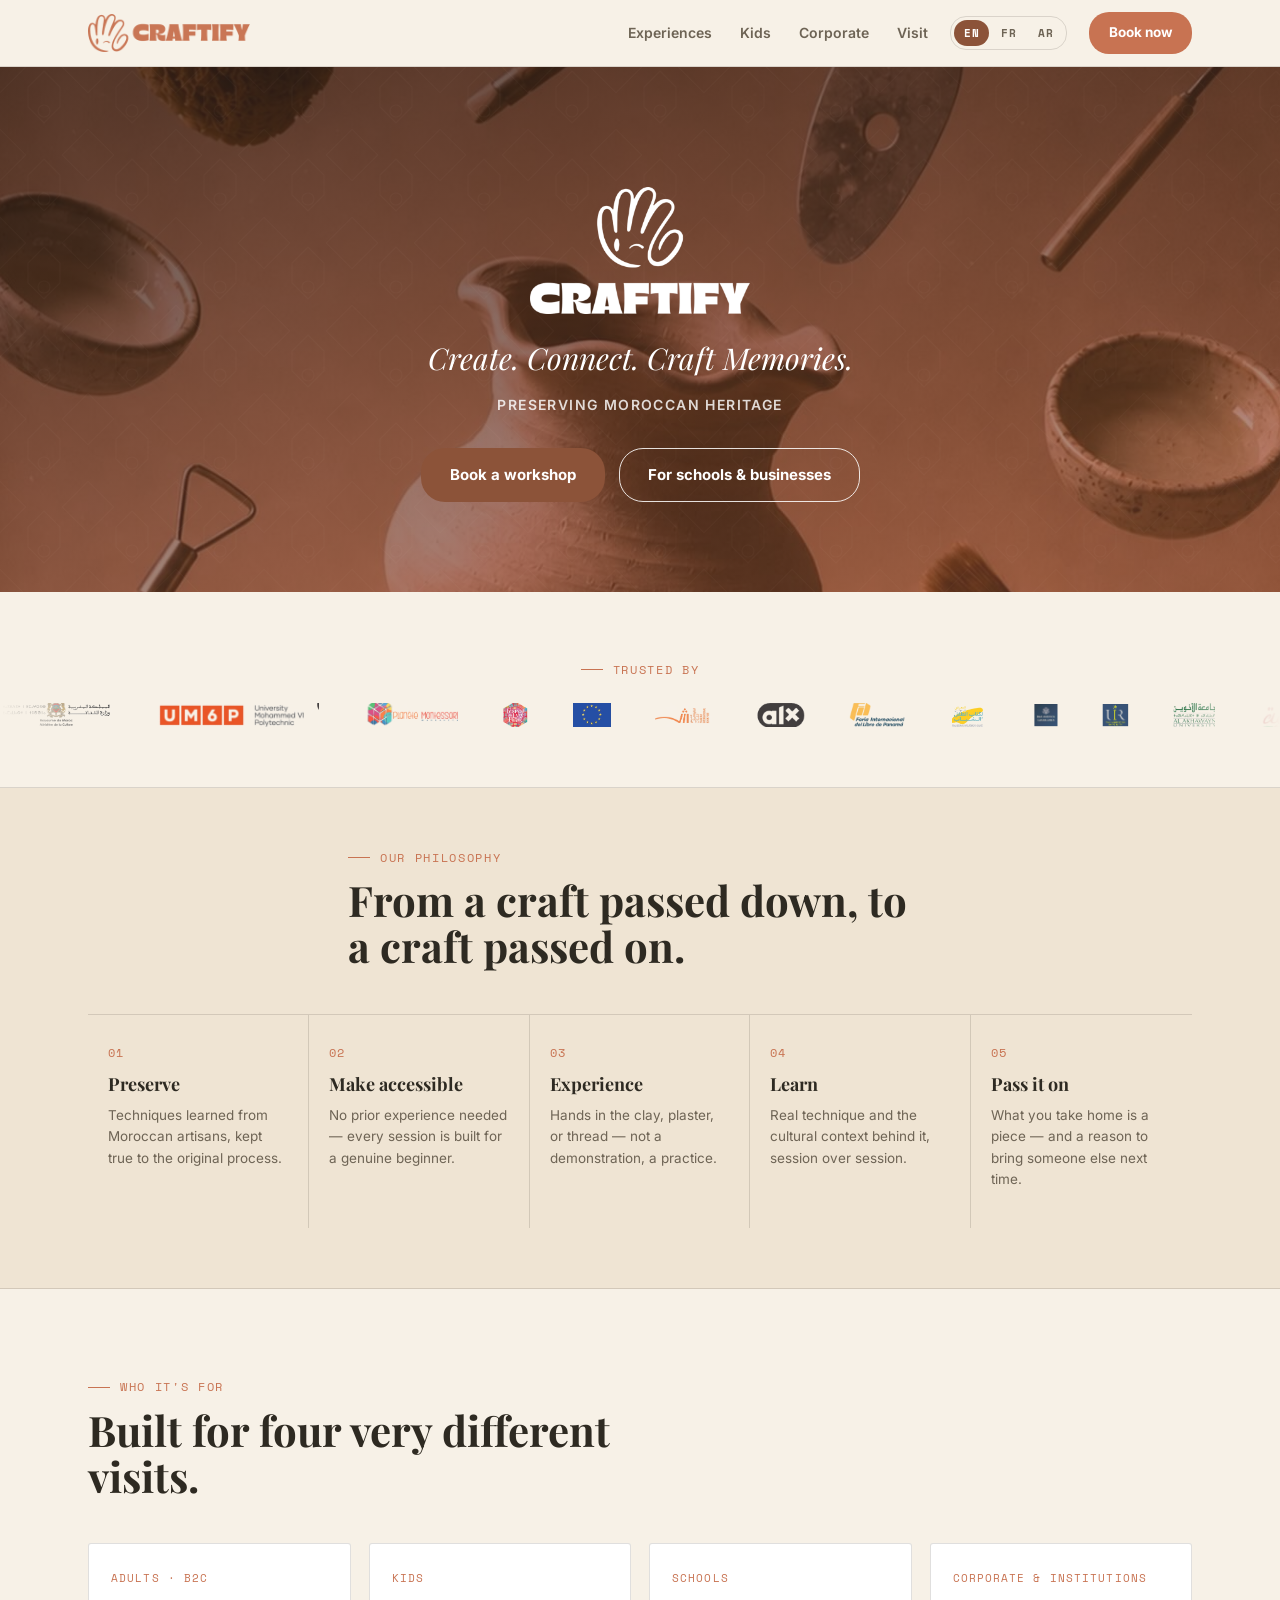
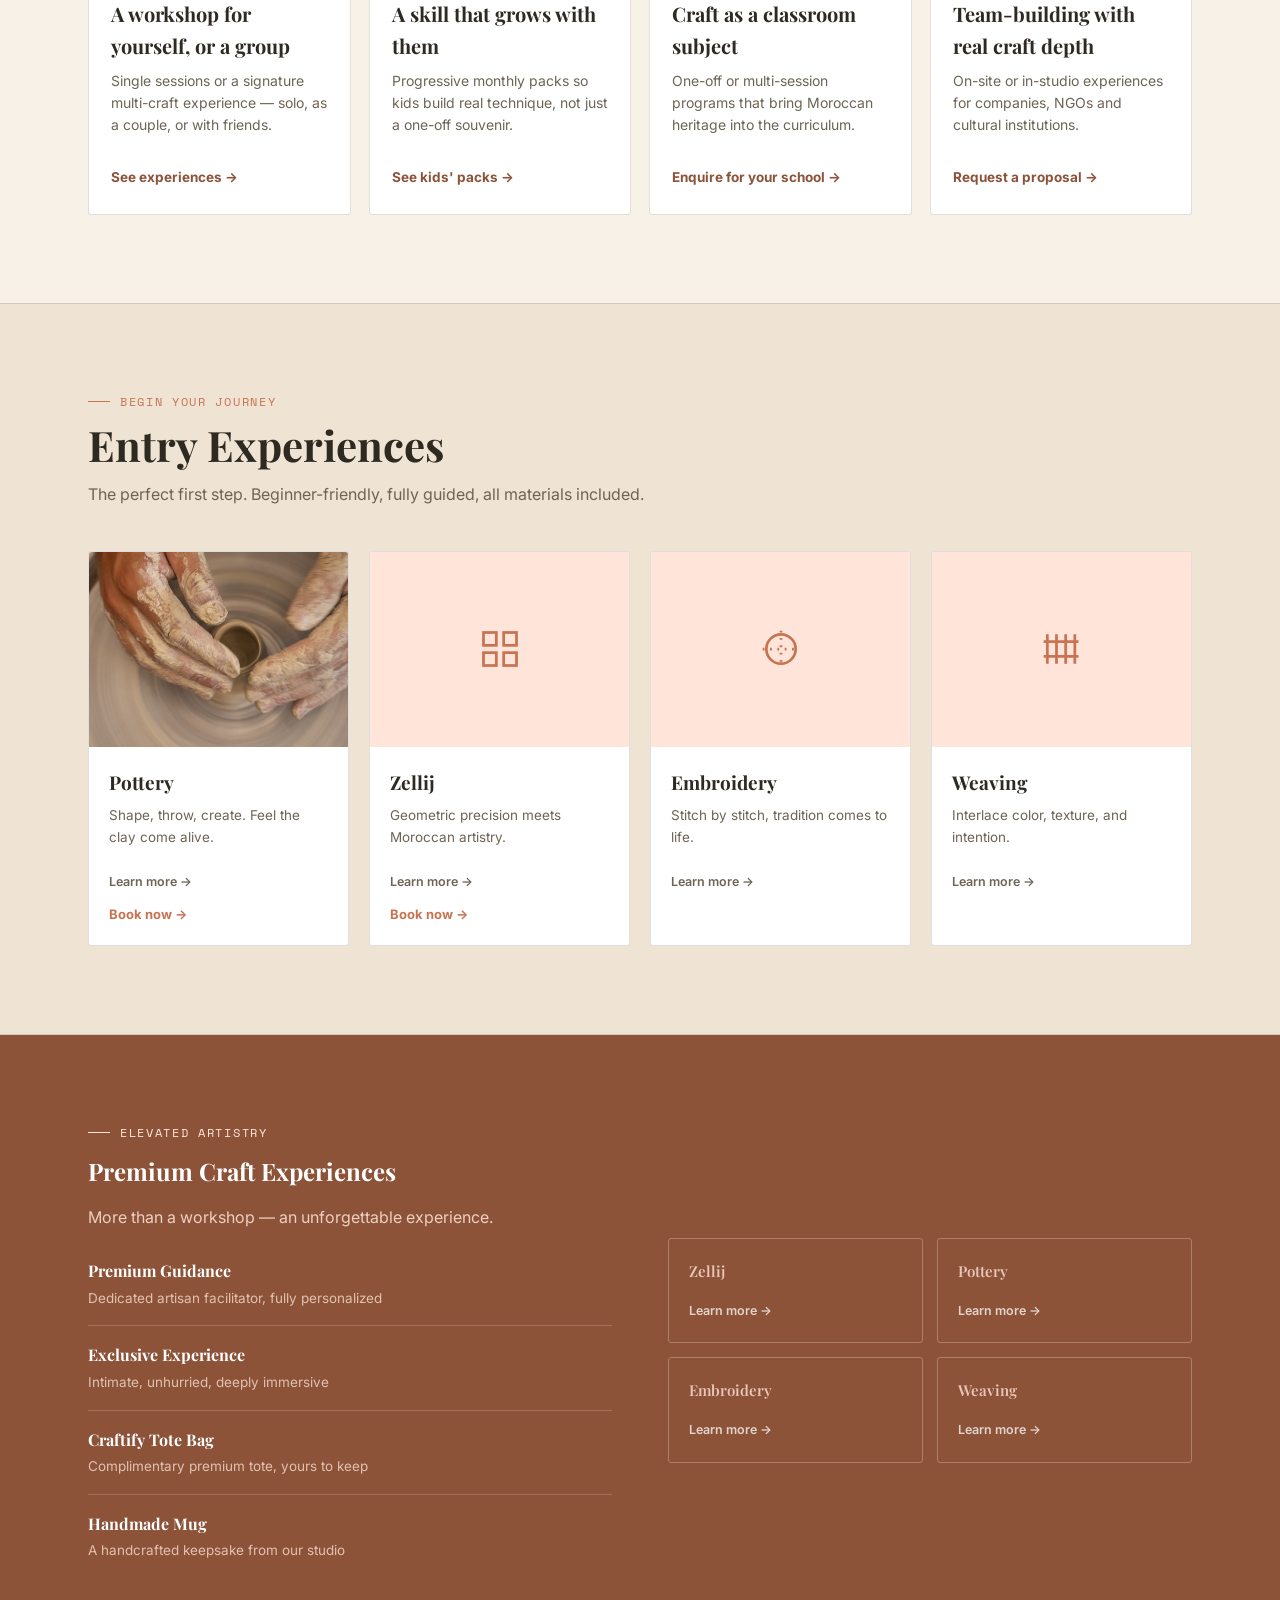
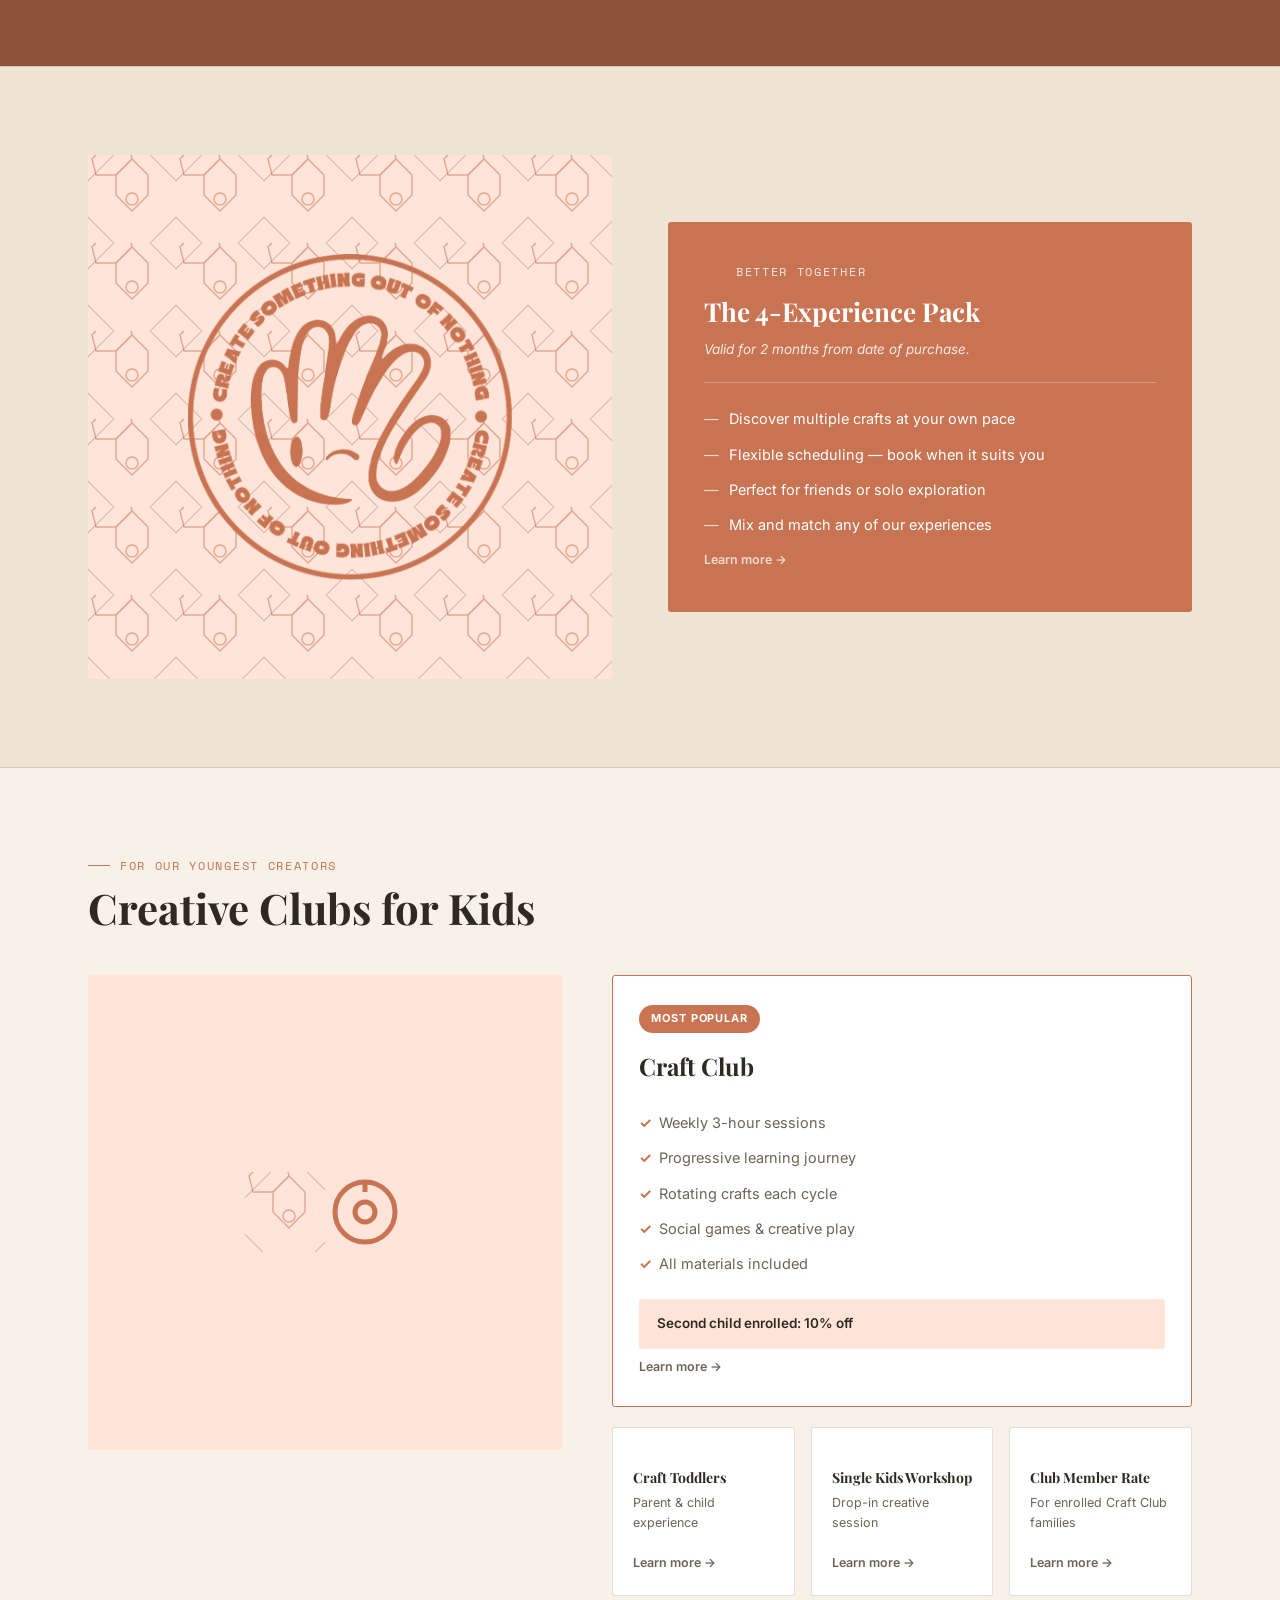
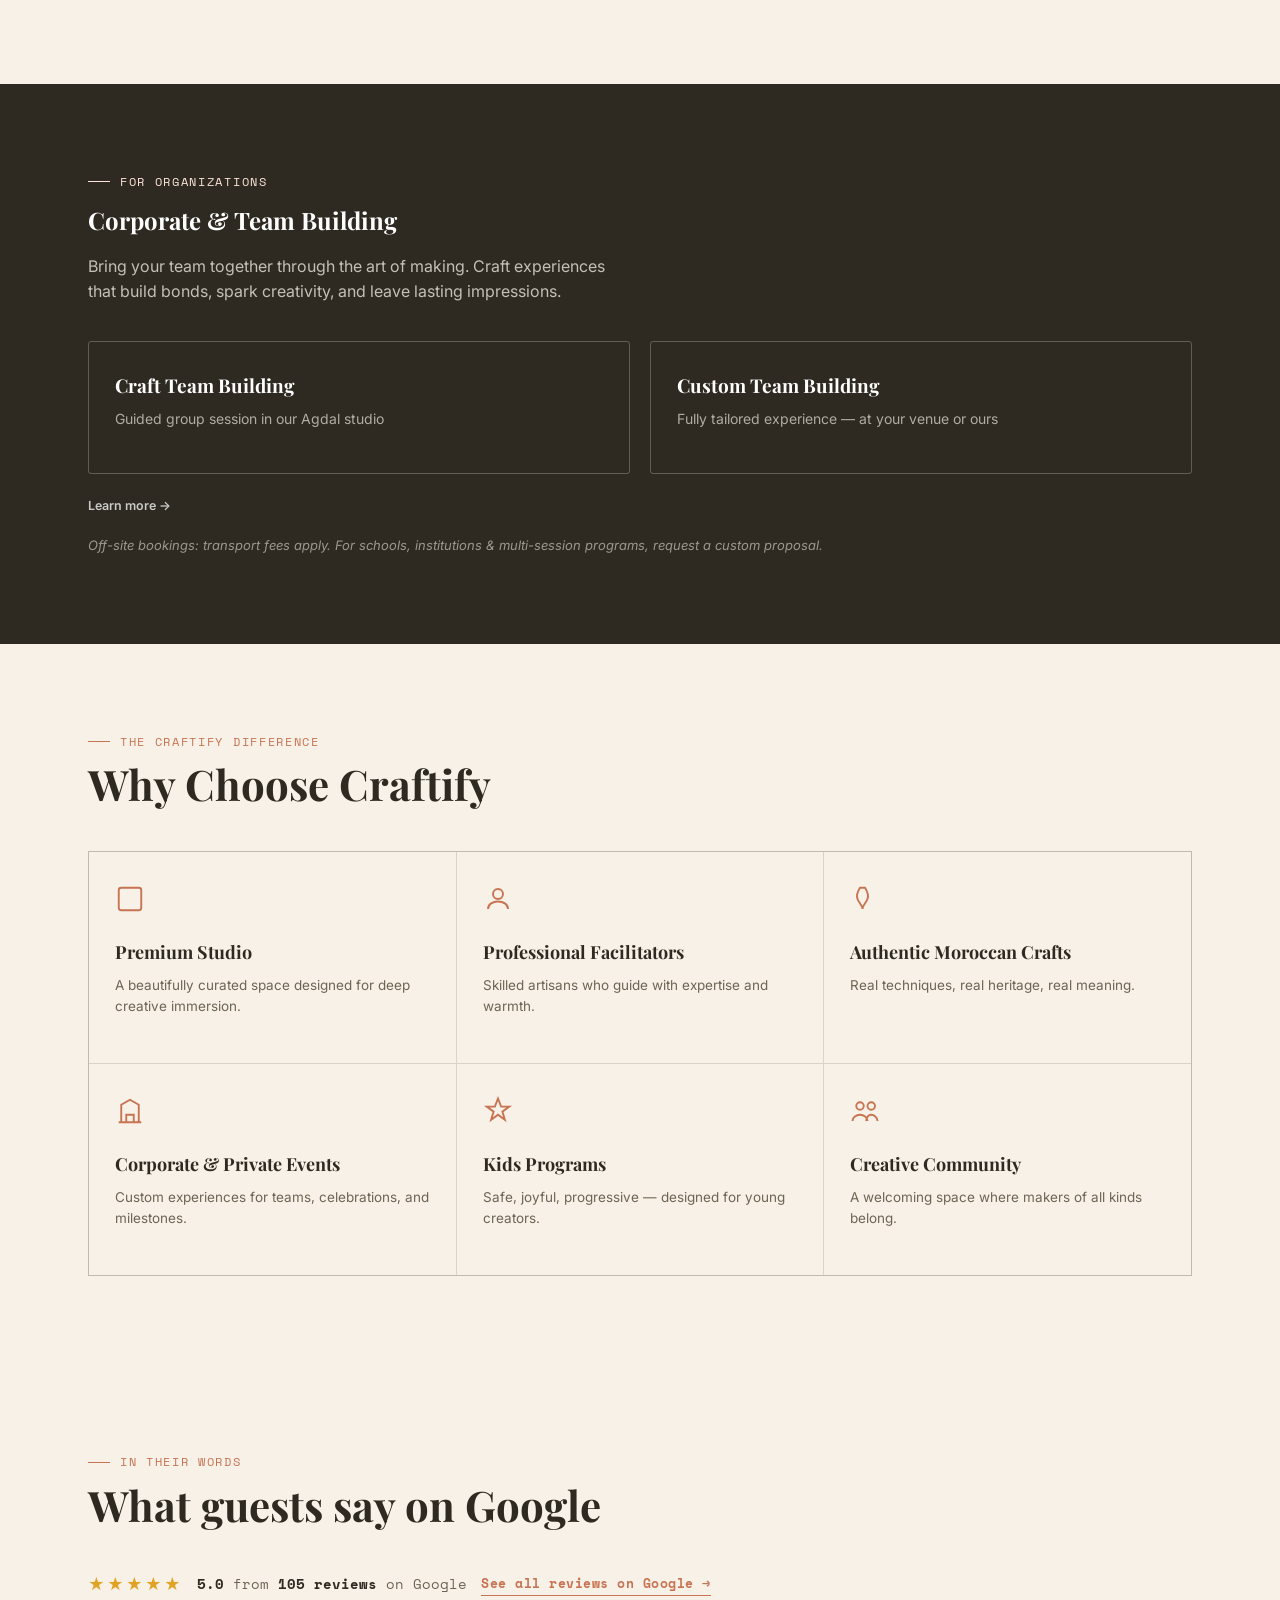
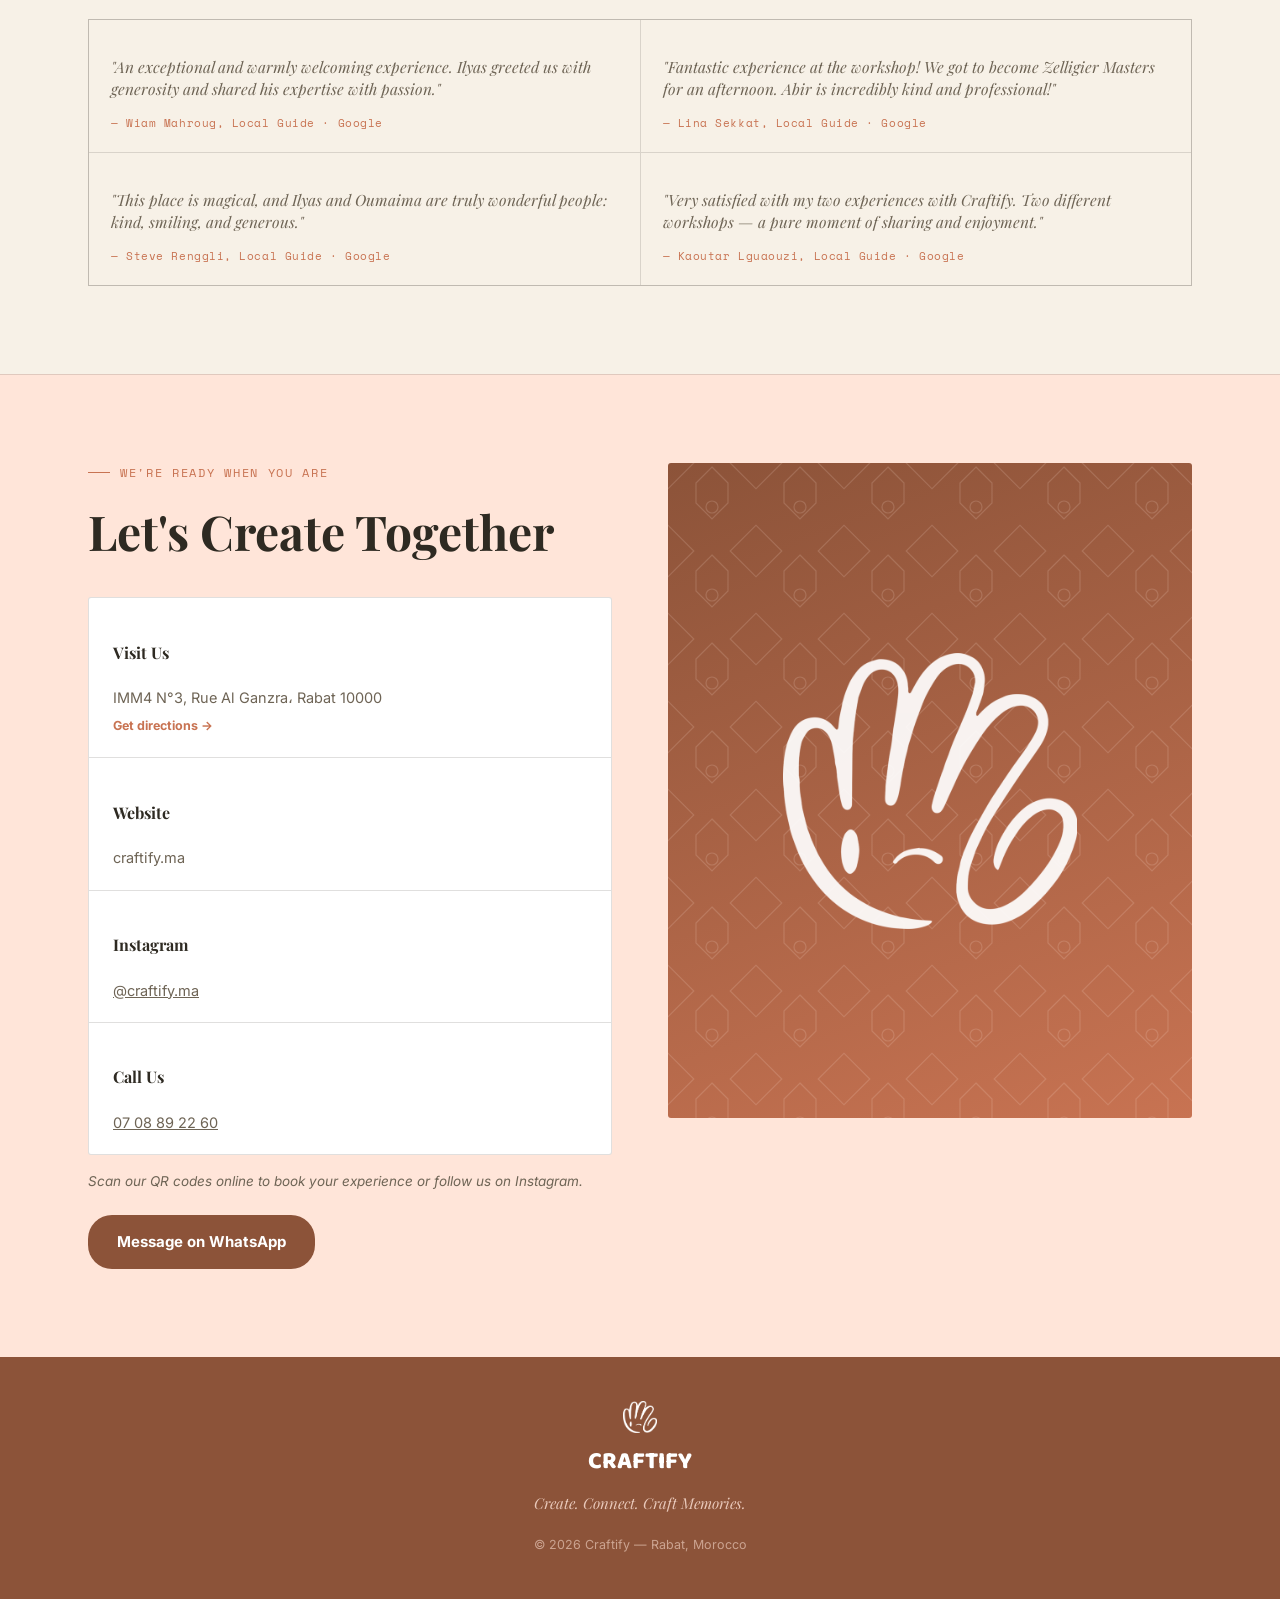
==== commit 4e1a19c9: "Use real pottery-wheel photo for the Pottery card on the homepage Co-Authored-By: Claude Sonnet 5 <n" ====
--- a/index.html
+++ b/index.html
@@ -137,7 +137,7 @@
       <p data-i18n="experiences.lede">The perfect first step. Beginner-friendly, fully guided, all materials included.</p>
     </div>
     <div class="card-grid">
-      <div class="exp-card"><div class="exp-visual"><svg viewBox="0 0 24 24" fill="none" stroke="currentColor" stroke-width="1.5"><circle cx="12" cy="12" r="9"/><circle cx="12" cy="12" r="3"/></svg></div><div class="exp-body"><h3 data-i18n="craft.pottery">Pottery</h3><p data-i18n="experiences.pottery.desc">Shape, throw, create. Feel the clay come alive.</p><div class="exp-links"><a class="exp-more" href="pottery.html" data-i18n="experiences.moreLink">Learn more →</a><a class="exp-book" href="https://docs.google.com/forms/d/e/1FAIpQLSePz-j0XpMZThTT2PNIRNTzKrToRSZe3OCtaxMACsnh69xYhg/viewform" target="_blank" rel="noopener" data-i18n="experiences.bookLink">Book now →</a></div></div></div>
+      <div class="exp-card"><div class="exp-visual"><img src="images/pottery-hands.jpg" alt="Hands centering clay on a pottery wheel" loading="lazy"></div><div class="exp-body"><h3 data-i18n="craft.pottery">Pottery</h3><p data-i18n="experiences.pottery.desc">Shape, throw, create. Feel the clay come alive.</p><div class="exp-links"><a class="exp-more" href="pottery.html" data-i18n="experiences.moreLink">Learn more →</a><a class="exp-book" href="https://docs.google.com/forms/d/e/1FAIpQLSePz-j0XpMZThTT2PNIRNTzKrToRSZe3OCtaxMACsnh69xYhg/viewform" target="_blank" rel="noopener" data-i18n="experiences.bookLink">Book now →</a></div></div></div>
       <div class="exp-card"><div class="exp-visual"><svg viewBox="0 0 24 24" fill="none" stroke="currentColor" stroke-width="1.5"><rect x="3" y="3" width="7" height="7"/><rect x="14" y="3" width="7" height="7"/><rect x="3" y="14" width="7" height="7"/><rect x="14" y="14" width="7" height="7"/></svg></div><div class="exp-body"><h3 data-i18n="craft.zellij">Zellij</h3><p data-i18n="experiences.zellij.desc">Geometric precision meets Moroccan artistry.</p><div class="exp-links"><a class="exp-more" href="zellij.html" data-i18n="experiences.moreLink">Learn more →</a><a class="exp-book" href="https://docs.google.com/forms/d/e/1FAIpQLSfolppXxTTa2ztAYdMQQR42umHR5YKho_b8IU-dqFJT9dzeEQ/viewform" target="_blank" rel="noopener" data-i18n="experiences.bookLink">Book now →</a></div></div></div>
       <div class="exp-card"><div class="exp-visual"><svg viewBox="0 0 24 24" fill="none" stroke="currentColor" stroke-width="1.5"><path d="M12 2v20M2 12h20" stroke-dasharray="1 3"/><circle cx="12" cy="12" r="8"/></svg></div><div class="exp-body"><h3 data-i18n="craft.embroidery">Embroidery</h3><p data-i18n="experiences.embroidery.desc">Stitch by stitch, tradition comes to life.</p><div class="exp-links"><a class="exp-more" href="embroidery.html" data-i18n="experiences.moreLink">Learn more →</a></div></div></div>
       <div class="exp-card"><div class="exp-visual"><svg viewBox="0 0 24 24" fill="none" stroke="currentColor" stroke-width="1.5"><line x1="4" y1="4" x2="4" y2="20"/><line x1="9" y1="4" x2="9" y2="20"/><line x1="14" y1="4" x2="14" y2="20"/><line x1="19" y1="4" x2="19" y2="20"/><line x1="2" y1="8" x2="21" y2="8"/><line x1="2" y1="16" x2="21" y2="16"/></svg></div><div class="exp-body"><h3 data-i18n="craft.weaving">Weaving</h3><p data-i18n="experiences.weaving.desc">Interlace color, texture, and intention.</p><div class="exp-links"><a class="exp-more" href="weaving.html" data-i18n="experiences.moreLink">Learn more →</a></div></div></div>
--- a/style.css
+++ b/style.css
@@ -121,6 +121,7 @@
   .exp-card:hover{transform:translateY(-3px); box-shadow:0 10px 24px rgba(46,42,34,0.08);}
   .exp-visual{aspect-ratio:4/3; background:var(--blush); display:flex; align-items:center; justify-content:center; position:relative; overflow:hidden;}
   .exp-visual svg{width:44px; height:44px; color:var(--terracotta); position:relative; z-index:1;}
+  .exp-visual img{width:100%; height:100%; object-fit:cover;}
   .exp-body{padding:20px;}
   .exp-body h3{font-size:19px;}
   .exp-body p{font-size:13.5px; color:var(--ink-soft); margin:8px 0 16px;}
